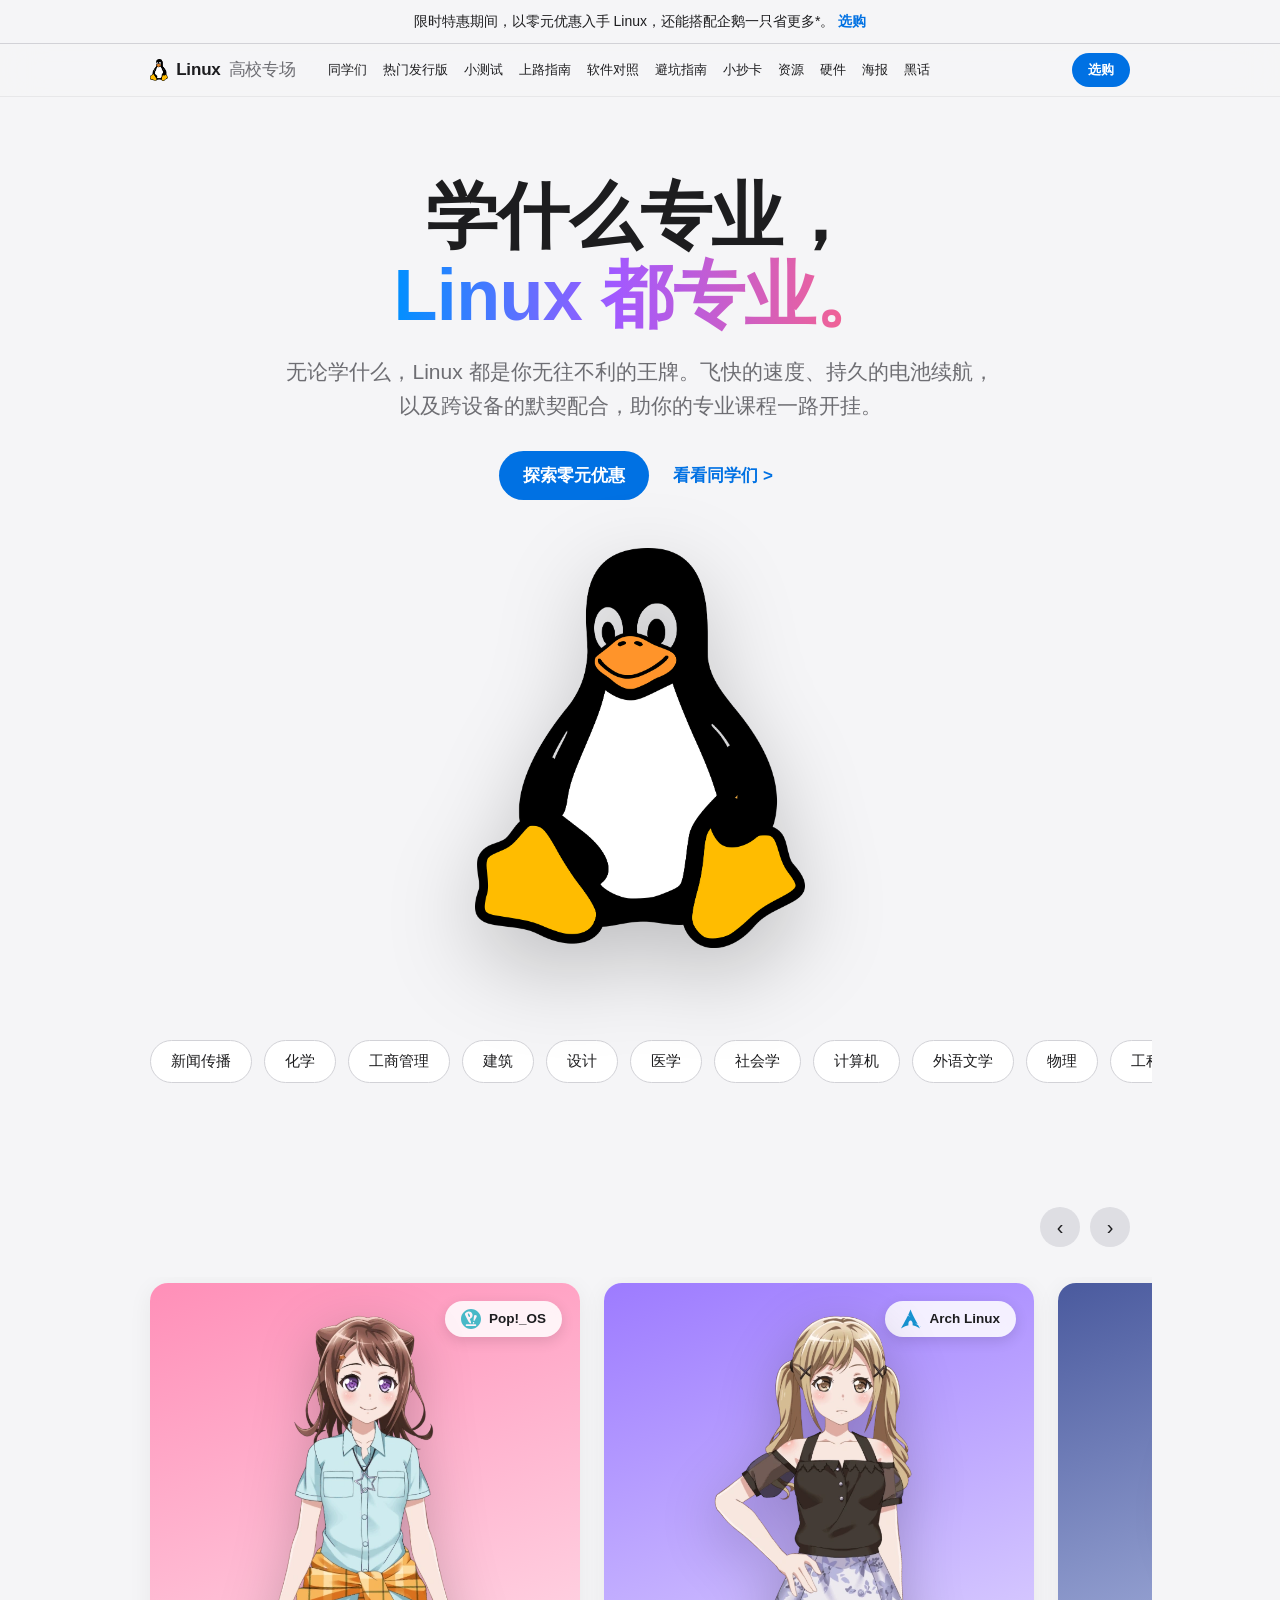
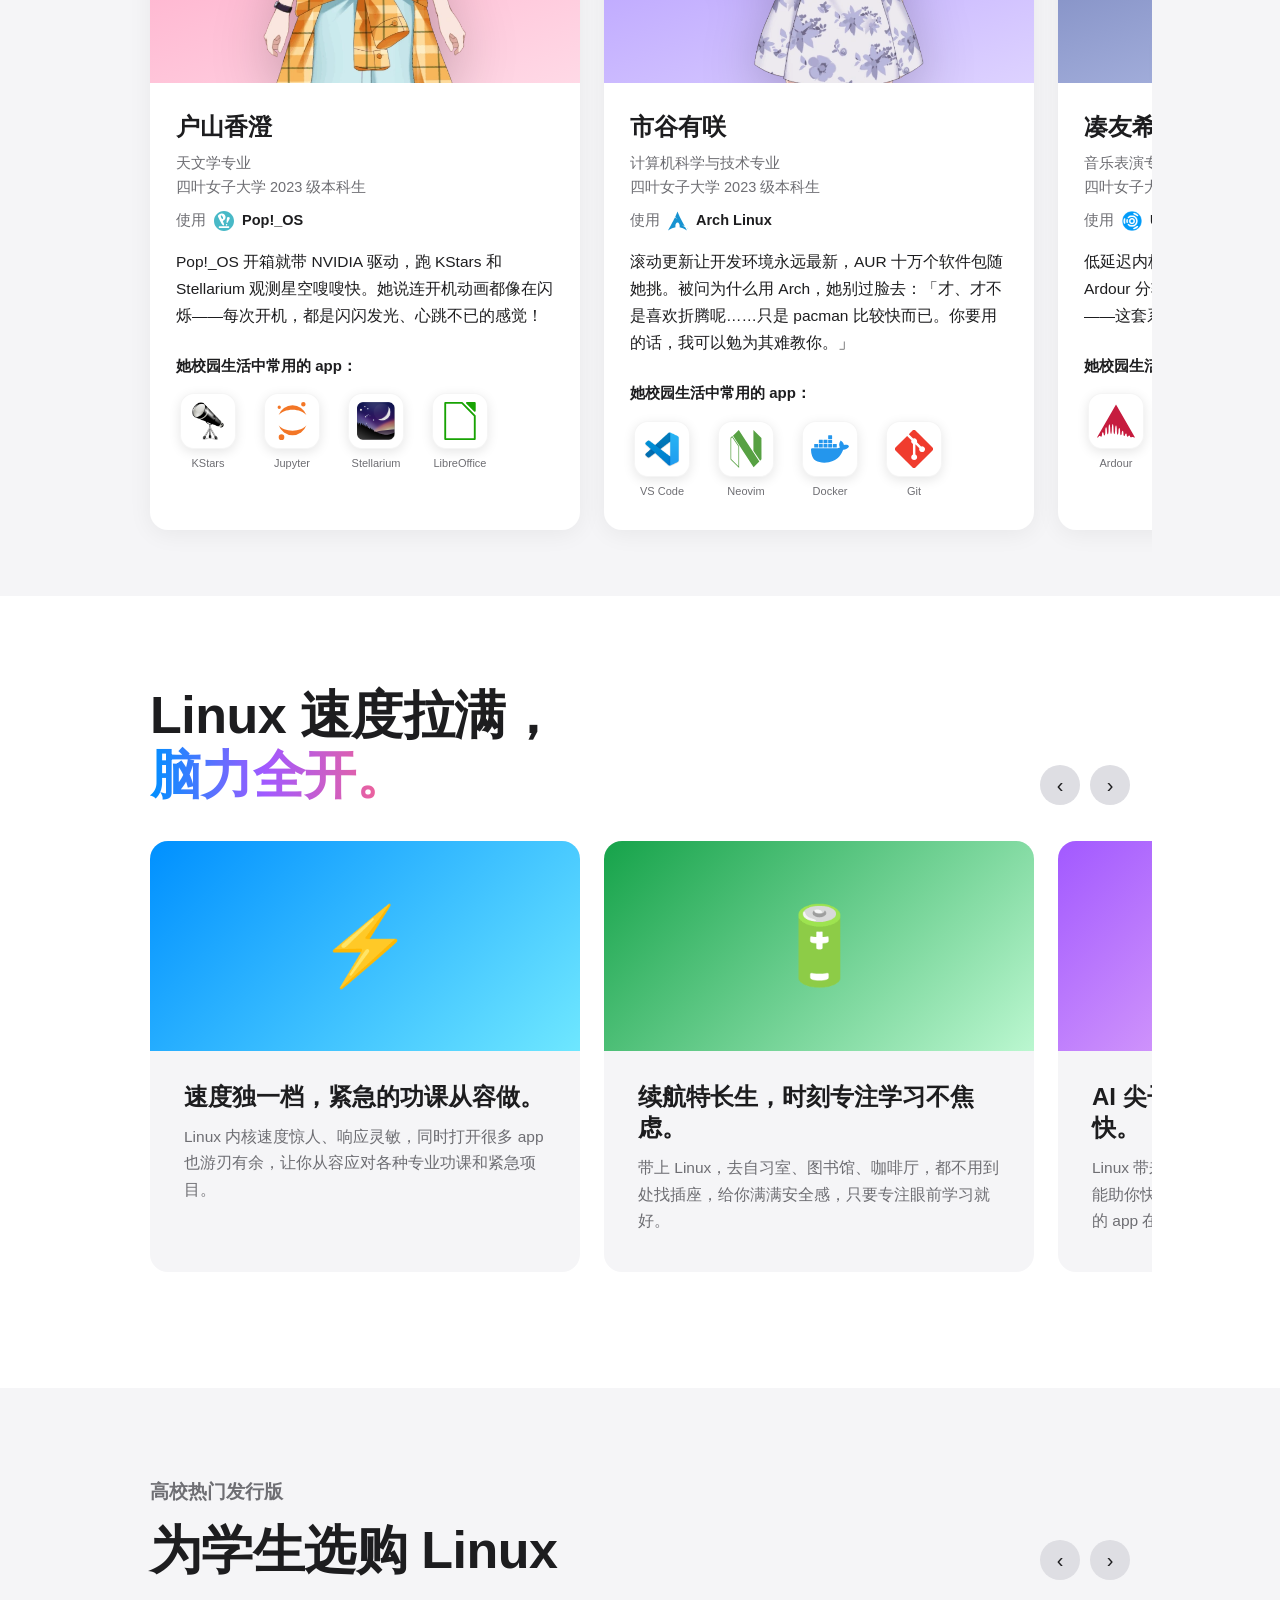
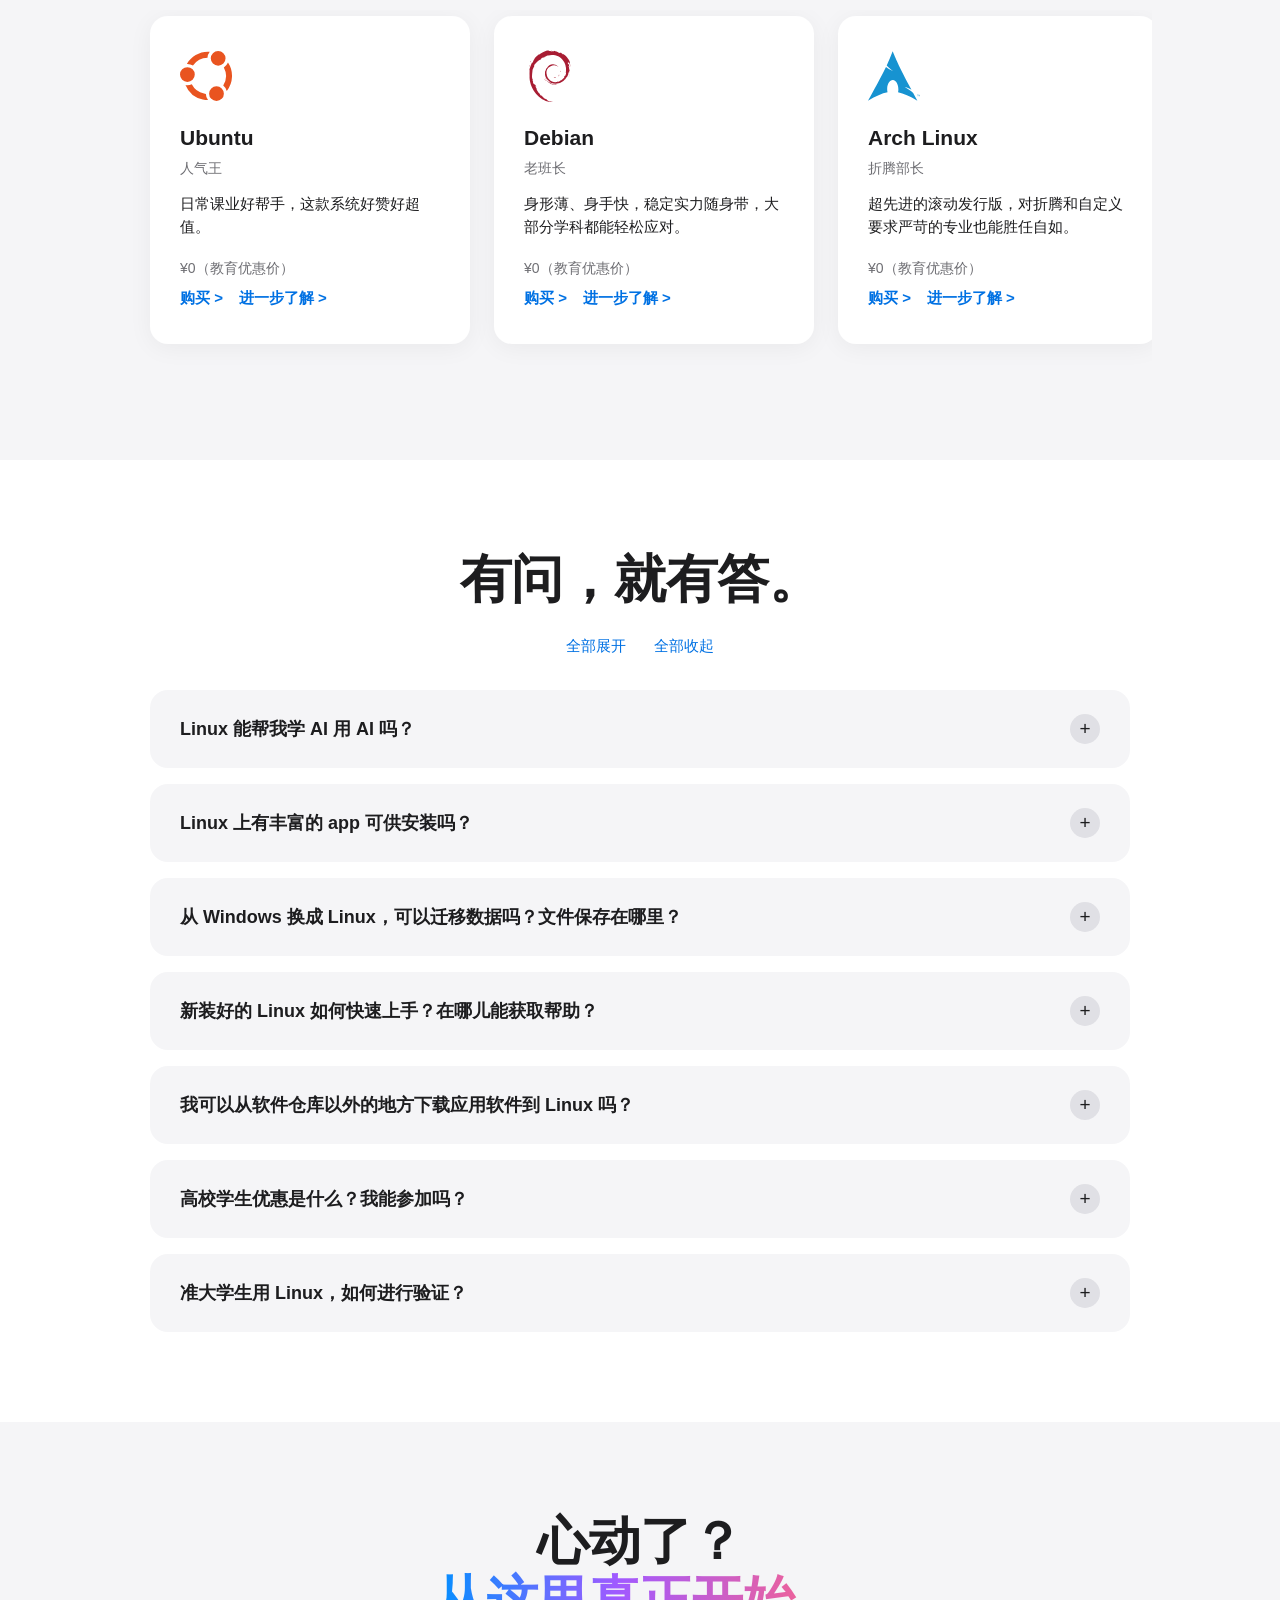
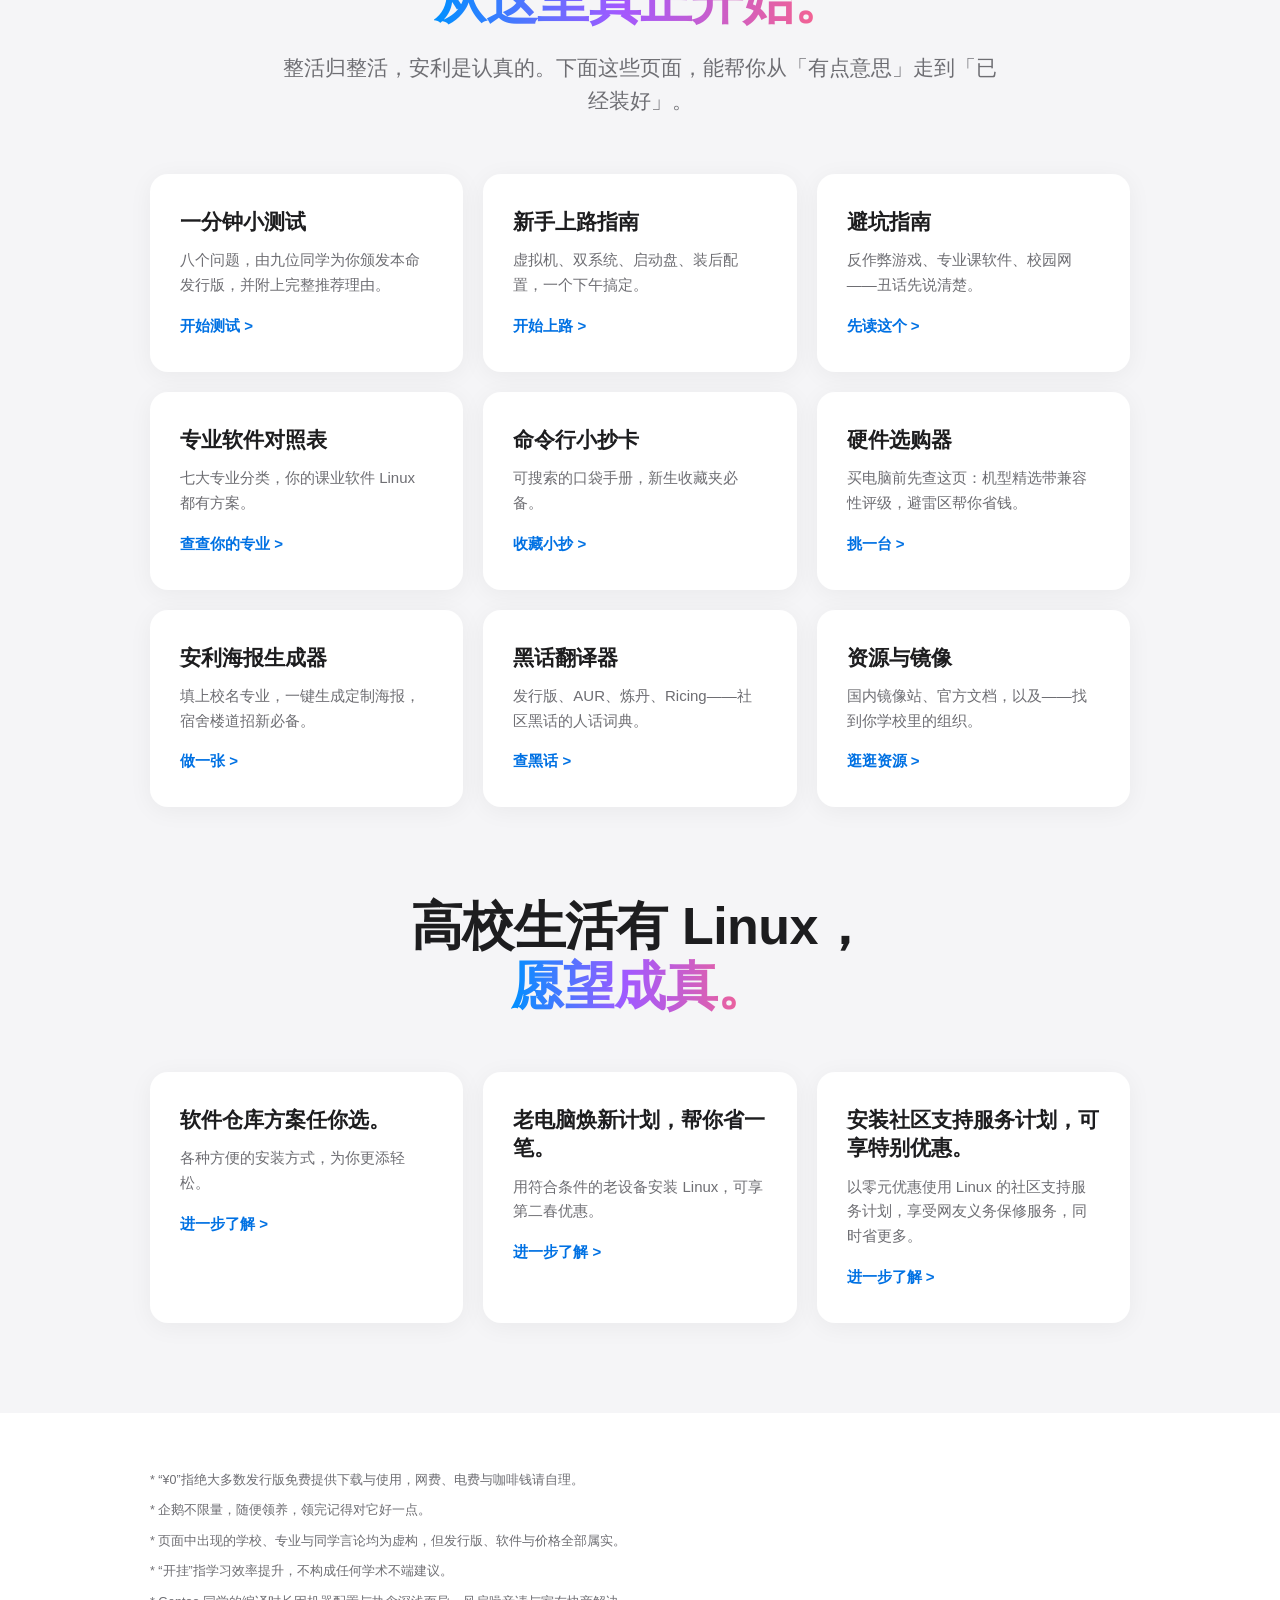
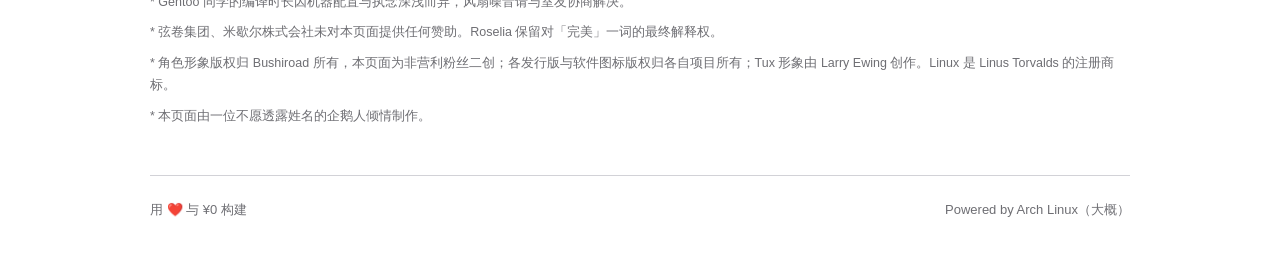
==== index.html @ f1cf04fc "首页：导航接入硬件/海报/黑话，入口区扩为九卡" ====
<!DOCTYPE html>
<html lang="zh-CN">
<head>
<meta charset="UTF-8">
<meta name="viewport" content="width=device-width, initial-scale=1.0">
<title>Linux 高校专场 - 学什么专业，Linux 都专业</title>
<meta name="description" content="向高校生安利 Linux 的整活但认真的网站：苹果官网风首页、发行版小测试、上路指南、软件对照、避坑指南与命令行小抄。">
<meta property="og:title" content="Linux 高校专场 - 学什么专业，Linux 都专业">
<meta property="og:description" content="向高校生安利 Linux：飞快的速度、白嫖的价格，以及九位同学的倾情代言。">
<meta property="og:type" content="website">
<meta property="og:url" content="https://linuxedu-space.pages.dev/">
<meta property="og:image" content="https://linuxedu-space.pages.dev/img/tux.png">
<link rel="icon" href="data:image/svg+xml,<svg xmlns='http://www.w3.org/2000/svg' viewBox='0 0 100 100'><text y='.9em' font-size='90'>🐧</text></svg>">
<style>
:root{
  --bg:#f5f5f7;
  --text:#1d1d1f;
  --text-2:#6e6e73;
  --blue:#0071e3;
  --radius:18px;
  --maxw:1024px;
  --grad:linear-gradient(90deg,#0090ff 0%,#a259ff 45%,#ff6482 100%);
}
*{margin:0;padding:0;box-sizing:border-box;}
html{scroll-behavior:smooth;}
body{
  font-family:-apple-system,BlinkMacSystemFont,"SF Pro SC","PingFang SC","Noto Sans SC","Microsoft YaHei",sans-serif;
  background:var(--bg);
  color:var(--text);
  -webkit-font-smoothing:antialiased;
  line-height:1.5;
}
a{color:var(--blue);text-decoration:none;}
a:hover{text-decoration:underline;}
img{max-width:100%;-webkit-user-drag:none;user-select:none;}
.wrap{max-width:var(--maxw);margin:0 auto;padding:0 22px;}
.eyebrow{font-size:19px;font-weight:600;color:var(--text-2);margin-bottom:14px;}
h1{font-size:clamp(40px,6.4vw,72px);font-weight:700;line-height:1.1;letter-spacing:-.01em;}
h2{font-size:clamp(30px,4.6vw,52px);font-weight:700;line-height:1.14;letter-spacing:-.01em;}
.sub{font-size:clamp(17px,2.2vw,21px);color:var(--text-2);max-width:720px;margin:20px auto 0;line-height:1.6;font-weight:500;}
.center{text-align:center;}
.btn{display:inline-block;background:var(--blue);color:#fff;border-radius:980px;padding:12px 24px;font-size:17px;font-weight:600;transition:background .2s,transform .15s;}
.btn:hover{background:#0077ed;text-decoration:none;transform:scale(1.02);}
.btn-ghost{display:inline-block;color:var(--blue);font-size:17px;font-weight:600;padding:12px 8px;}
.btn-ghost:hover{text-decoration:underline;}
.cta-row{margin-top:28px;display:flex;gap:16px;justify-content:center;align-items:center;flex-wrap:wrap;}
.rv{opacity:0;transform:translateY(26px);transition:opacity .7s ease,transform .7s ease;}
.rv.in{opacity:1;transform:none;}
.grad-text{background:var(--grad);-webkit-background-clip:text;background-clip:text;color:transparent;}
/* promo bar */
.promo{background:#f5f5f7;border-bottom:1px solid #d2d2d7;font-size:14px;padding:11px 16px;text-align:center;}
.promo a{font-weight:600;}
/* nav */
nav{position:sticky;top:0;z-index:100;background:rgba(245,245,247,.78);backdrop-filter:saturate(180%) blur(20px);-webkit-backdrop-filter:saturate(180%) blur(20px);border-bottom:1px solid rgba(0,0,0,.06);}
.nav-in{max-width:var(--maxw);margin:0 auto;padding:0 22px;height:52px;display:flex;align-items:center;gap:26px;}
.nav-logo{font-weight:700;font-size:17px;letter-spacing:-.01em;display:flex;align-items:center;gap:8px;}
.nav-logo img{height:22px;width:auto;}
.nav-links{display:flex;gap:16px;font-size:13px;margin-left:6px;}
.nav-links a{color:var(--text);}
.nav-links a:hover{color:#000;text-decoration:none;}
.nav-cta{margin-left:auto;background:var(--blue);color:#fff;font-size:13px;font-weight:600;border-radius:980px;padding:7px 16px;}
.nav-cta:hover{background:#0077ed;text-decoration:none;}
@media(max-width:760px){.nav-links{display:none;}}
/* hero */
.hero{padding:80px 0 30px;text-align:center;}
.hero-img{margin:48px auto 0;display:block;height:min(400px,58vw);width:auto;filter:drop-shadow(0 30px 44px rgba(0,0,0,.22));animation:float 5s ease-in-out infinite;}
@keyframes float{0%,100%{transform:translateY(0);}50%{transform:translateY(-14px);}}
/* majors chips: one row, draggable */
.majors{padding:56px 0 24px;}
.chips{display:flex;flex-wrap:nowrap;gap:12px;overflow-x:auto;scrollbar-width:none;-webkit-overflow-scrolling:touch;margin:0 -22px;padding:6px 22px 20px;cursor:grab;}
.chips::-webkit-scrollbar{display:none;}
.chip{flex:0 0 auto;background:#fff;border:1px solid #d2d2d7;border-radius:980px;padding:9px 20px;font-size:15px;font-weight:500;transition:all .2s;}
.chip:hover{border-color:var(--blue);color:var(--blue);}
/* horizontal carousel */
.hscroll{display:flex;gap:24px;overflow-x:auto;scroll-snap-type:x mandatory;scrollbar-width:none;-webkit-overflow-scrolling:touch;margin:30px -22px 0;padding:6px 22px 26px;scroll-padding-left:22px;cursor:grab;}
.hscroll::-webkit-scrollbar{display:none;}
.hscroll>*{flex:0 0 auto;scroll-snap-align:start;}
.dragging{cursor:grabbing !important;}
.car-head{display:flex;align-items:flex-end;justify-content:space-between;gap:20px;}
.car-head.center-head{justify-content:center;}
.car-nav{display:flex;gap:10px;}
.car-btn{width:40px;height:40px;border-radius:50%;border:none;background:#dedee3;color:#1d1d1f;font-size:20px;line-height:1;cursor:pointer;transition:background .2s;}
.car-btn:hover{background:#cfcfd6;}
@media(max-width:760px){.car-nav{display:none;}}
/* students */
.students{padding:80px 0 40px;}
.hscroll>.stu{flex:0 0 min(430px,87vw);}
.stu{background:#fff;border-radius:var(--radius);overflow:hidden;box-shadow:0 4px 24px rgba(0,0,0,.06);display:flex;flex-direction:column;}
.stu-photo{height:400px;display:flex;align-items:flex-end;justify-content:center;overflow:hidden;position:relative;}
.stu-photo img{height:92%;width:auto;object-fit:contain;filter:drop-shadow(0 16px 28px rgba(0,0,0,.22));pointer-events:none;}
.stu-photo .distro-badge{position:absolute;right:18px;top:18px;background:rgba(255,255,255,.86);backdrop-filter:blur(8px);border-radius:980px;padding:8px 16px;font-size:13.5px;font-weight:700;display:flex;align-items:center;gap:8px;box-shadow:0 4px 14px rgba(0,0,0,.12);}
.stu-photo .distro-badge img{height:20px;width:auto;filter:none;}
.stu-body{flex:1;padding:26px 26px 32px;}
.stu-name{font-size:24px;font-weight:700;}
.stu-meta{font-size:14.5px;color:var(--text-2);margin-top:6px;line-height:1.7;}
.stu-use{margin-top:10px;font-size:14.5px;color:var(--text-2);display:flex;align-items:center;gap:8px;}
.stu-use img{height:20px;width:auto;}
.stu-use b{color:var(--text);}
.stu-desc{font-size:15.5px;margin-top:16px;line-height:1.75;}
.stu-apps{margin-top:26px;}
.stu-apps .lbl{font-size:15px;font-weight:600;margin-bottom:16px;}
.app-row{display:flex;gap:20px;flex-wrap:wrap;}
.app{display:flex;flex-direction:column;align-items:center;gap:8px;width:64px;}
.app .tile{width:56px;height:56px;border-radius:14px;background:#fff;box-shadow:0 3px 12px rgba(0,0,0,.10),inset 0 0 0 1px rgba(0,0,0,.04);display:flex;align-items:center;justify-content:center;padding:9px;transition:transform .2s,box-shadow .2s;}
.app .tile:hover{transform:translateY(-3px);box-shadow:0 8px 20px rgba(0,0,0,.14);}
.app .tile img{width:100%;height:100%;object-fit:contain;pointer-events:none;}
.app span{font-size:11px;color:var(--text-2);text-align:center;line-height:1.25;}
@media(max-width:760px){.stu-photo{height:330px;}}
/* features */
.features{background:#fff;padding:90px 0;}
.hscroll>.feat{flex:0 0 min(430px,86vw);}
.feat{background:var(--bg);border-radius:var(--radius);overflow:hidden;display:flex;flex-direction:column;}
.feat .pic{height:210px;display:flex;align-items:center;justify-content:center;font-size:76px;}
.feat .txt{padding:30px 34px 38px;flex:1;}
.feat h3{font-size:24px;font-weight:700;line-height:1.3;margin-bottom:12px;}
.feat p{color:var(--text-2);font-size:15.5px;line-height:1.7;}
/* distros */
.distros{padding:90px 0;}
.hscroll>.distro{flex:0 0 min(320px,80vw);}
.distro{background:#fff;border-radius:var(--radius);padding:34px 30px;box-shadow:0 4px 24px rgba(0,0,0,.05);transition:transform .25s,box-shadow .25s;display:flex;flex-direction:column;}
.distro:hover{transform:translateY(-5px);box-shadow:0 14px 38px rgba(0,0,0,.10);}
.distro .logo{height:52px;display:flex;align-items:center;margin-bottom:20px;}
.distro .logo img{max-height:52px;max-width:150px;object-fit:contain;}
.distro h4{font-size:21px;font-weight:700;margin-bottom:4px;}
.distro h4 a{color:var(--text);}
.distro .tag{font-size:14px;color:var(--text-2);margin-bottom:14px;}
.distro p{font-size:14.5px;color:var(--text);line-height:1.65;flex:1;}
.buy{margin-top:18px;font-size:14px;color:var(--text-2);}
.buy .links{margin-top:8px;display:flex;gap:16px;font-size:15px;font-weight:600;}
/* faq */
.faq{background:#fff;padding:90px 0;}
.faq-controls{display:flex;gap:20px;justify-content:center;margin-top:24px;}
.faq-controls button{background:none;border:none;color:var(--blue);font-size:15px;cursor:pointer;font-family:inherit;padding:4px;}
.faq-controls button:hover{text-decoration:underline;}
.faq-item{background:var(--bg);border-radius:var(--radius);margin-top:16px;overflow:hidden;}
.faq-q{width:100%;display:flex;align-items:center;justify-content:space-between;gap:16px;background:none;border:none;padding:24px 30px;font-size:18px;font-weight:700;text-align:left;cursor:pointer;color:var(--text);font-family:inherit;}
.faq-q .ic{flex:0 0 auto;width:30px;height:30px;border-radius:50%;background:#e0e0e5;display:flex;align-items:center;justify-content:center;font-size:19px;font-weight:400;transition:transform .32s ease;user-select:none;}
.faq-item.open .faq-q .ic{transform:rotate(45deg);}
.faq-a{display:grid;grid-template-rows:0fr;transition:grid-template-rows .35s ease;}
.faq-item.open .faq-a{grid-template-rows:1fr;}
.faq-a>div{overflow:hidden;}
.faq-a p{padding:0 30px 26px;font-size:15.5px;color:var(--text-2);line-height:1.75;}
/* final promos */
.final{padding:90px 0;}
.promo3{display:grid;grid-template-columns:repeat(3,1fr);gap:20px;margin-top:56px;text-align:left;}
@media(max-width:760px){.promo3{grid-template-columns:1fr;}}
.pcard{background:#fff;border-radius:var(--radius);padding:34px 30px;box-shadow:0 4px 24px rgba(0,0,0,.05);}
.pcard h4{font-size:21px;font-weight:700;line-height:1.35;margin-bottom:12px;}
.pcard p{font-size:15px;color:var(--text-2);line-height:1.65;margin-bottom:16px;}
.pcard a{font-size:15px;font-weight:600;}
/* footer */
footer{background:#fff;}
.legal{padding:56px 0 40px;font-size:12.5px;color:var(--text-2);line-height:1.8;}
.legal p{margin-bottom:8px;}
.footer-bar{border-top:1px solid #d2d2d7;padding:24px 0 36px;font-size:13px;color:var(--text-2);display:flex;justify-content:space-between;flex-wrap:wrap;gap:12px;}
</style>
</head>
<body>

<div class="promo">限时特惠期间，以零元优惠入手 Linux，还能搭配企鹅一只省更多*。 <a href="#distros">选购</a></div>

<nav>
  <div class="nav-in">
    <div class="nav-logo"><img src="img/tux.png" alt="Tux">Linux <span style="font-weight:400;color:#6e6e73">高校专场</span></div>
    <div class="nav-links">
      <a href="#students">同学们</a>
      <a href="#distros">热门发行版</a>
      <a href="quiz.html">小测试</a>
      <a href="guide.html">上路指南</a>
      <a href="apps.html">软件对照</a>
      <a href="honest.html">避坑指南</a>
      <a href="cheatsheet.html">小抄卡</a>
      <a href="resources.html">资源</a>
      <a href="hardware.html">硬件</a>
      <a href="poster.html">海报</a>
      <a href="jargon.html">黑话</a>
    </div>
    <a class="nav-cta" href="#distros">选购</a>
  </div>
</nav>

<header class="hero">
  <div class="wrap">
    <h1 class="rv">学什么专业，<br><span class="grad-text">Linux 都专业。</span></h1>
    <p class="sub rv">无论学什么，Linux 都是你无往不利的王牌。飞快的速度、持久的电池续航，以及跨设备的默契配合，助你的专业课程一路开挂。</p>
    <div class="cta-row rv">
      <a class="btn" href="#distros">探索零元优惠</a>
      <a class="btn-ghost" href="#students">看看同学们 &gt;</a>
    </div>
    <img class="hero-img rv" src="img/tux.png" alt="Linux 吉祥物 Tux">
  </div>
</header>

<section class="majors" id="majors">
  <div class="wrap">
    <div class="chips rv">
      <span class="chip">新闻传播</span><span class="chip">化学</span><span class="chip">工商管理</span><span class="chip">建筑</span><span class="chip">设计</span><span class="chip">医学</span><span class="chip">社会学</span><span class="chip">计算机</span><span class="chip">外语文学</span><span class="chip">物理</span><span class="chip">工程</span>
    </div>
  </div>
</section>
<section class="students" id="students">
  <div class="wrap">
    <div class="car-head rv" style="justify-content:flex-end;">
      <div class="car-nav"><button class="car-btn" data-target="stu-scroll" data-dir="-1" aria-label="向左">‹</button><button class="car-btn" data-target="stu-scroll" data-dir="1" aria-label="向右">›</button></div>
    </div>
    <div class="hscroll" id="stu-scroll">

    <div class="stu rv">
      <div class="stu-photo" style="background:linear-gradient(160deg,#ff8fb8,#ffd9e6);">
        <span class="distro-badge"><img src="img/icons/popos.svg" alt="">Pop!_OS</span>
        <img src="img/char/kasumi.png" alt="户山香澄">
      </div>
      <div class="stu-body">
        <div class="stu-name">户山香澄</div>
        <div class="stu-meta">天文学专业<br>四叶女子大学 2023 级本科生</div>
        <div class="stu-use">使用 <img src="img/icons/popos.svg" alt=""><b>Pop!_OS</b></div>
        <p class="stu-desc">Pop!_OS 开箱就带 NVIDIA 驱动，跑 KStars 和 Stellarium 观测星空嗖嗖快。她说连开机动画都像在闪烁——每次开机，都是闪闪发光、心跳不已的感觉！</p>
        <div class="stu-apps"><div class="lbl">她校园生活中常用的 app：</div>
          <div class="app-row">
            <div class="app"><a class="tile" href="https://edu.kde.org/kstars/" target="_blank" rel="noopener"><img src="img/icons/org.kde.kstars.png" alt="KStars"></a><span>KStars</span></div>
            <div class="app"><a class="tile" href="https://jupyter.org" target="_blank" rel="noopener"><img src="img/icons/jupyter.svg" alt="Jupyter"></a><span>Jupyter</span></div>
            <div class="app"><a class="tile" href="https://stellarium.org" target="_blank" rel="noopener"><img src="img/icons/org.stellarium.Stellarium.png" alt="Stellarium"></a><span>Stellarium</span></div>
            <div class="app"><a class="tile" href="https://www.libreoffice.org" target="_blank" rel="noopener"><img src="img/icons/libreoffice.svg" alt="LibreOffice"></a><span>LibreOffice</span></div>
          </div>
        </div>
      </div>
    </div>

    <div class="stu rv">
      <div class="stu-photo" style="background:linear-gradient(160deg,#9d7bff,#ddd2ff);">
        <span class="distro-badge"><img src="img/icons/archlinux.svg" alt="">Arch Linux</span>
        <img src="img/char/arisa.png" alt="市谷有咲">
      </div>
      <div class="stu-body">
        <div class="stu-name">市谷有咲</div>
        <div class="stu-meta">计算机科学与技术专业<br>四叶女子大学 2023 级本科生</div>
        <div class="stu-use">使用 <img src="img/icons/archlinux.svg" alt=""><b>Arch Linux</b></div>
        <p class="stu-desc">滚动更新让开发环境永远最新，AUR 十万个软件包随她挑。被问为什么用 Arch，她别过脸去：「才、才不是喜欢折腾呢……只是 pacman 比较快而已。你要用的话，我可以勉为其难教你。」</p>
        <div class="stu-apps"><div class="lbl">她校园生活中常用的 app：</div>
          <div class="app-row">
            <div class="app"><a class="tile" href="https://code.visualstudio.com" target="_blank" rel="noopener"><img src="img/icons/com.visualstudio.code.png" alt="VS Code"></a><span>VS Code</span></div>
            <div class="app"><a class="tile" href="https://neovim.io" target="_blank" rel="noopener"><img src="img/icons/neovim.svg" alt="Neovim"></a><span>Neovim</span></div>
            <div class="app"><a class="tile" href="https://www.docker.com" target="_blank" rel="noopener"><img src="img/icons/docker.svg" alt="Docker"></a><span>Docker</span></div>
            <div class="app"><a class="tile" href="https://git-scm.com" target="_blank" rel="noopener"><img src="img/icons/git.svg" alt="Git"></a><span>Git</span></div>
          </div>
        </div>
      </div>
    </div>

    <div class="stu rv">
      <div class="stu-photo" style="background:linear-gradient(160deg,#4a5a9e,#b9c3ea);">
        <span class="distro-badge"><img src="img/icons/ubuntustudio.png" alt="">Ubuntu Studio</span>
        <img src="img/char/yukina.png" alt="凑友希那">
      </div>
      <div class="stu-body">
        <div class="stu-name">凑友希那</div>
        <div class="stu-meta">音乐表演专业（声乐方向）<br>四叶女子大学 2022 级本科生</div>
        <div class="stu-use">使用 <img src="img/icons/ubuntustudio.png" alt=""><b>Ubuntu Studio</b></div>
        <p class="stu-desc">低延迟内核配合 PipeWire，录音监听毫无迟滞。从 Ardour 分轨混音到最终母带导出，每一步都必须完美——这套系统，配得上 Roselia 的音乐。</p>
        <div class="stu-apps"><div class="lbl">她校园生活中常用的 app：</div>
          <div class="app-row">
            <div class="app"><a class="tile" href="https://ardour.org" target="_blank" rel="noopener"><img src="img/icons/ardour.svg" alt="Ardour"></a><span>Ardour</span></div>
            <div class="app"><a class="tile" href="https://www.audacityteam.org" target="_blank" rel="noopener"><img src="img/icons/audacity.svg" alt="Audacity"></a><span>Audacity</span></div>
            <div class="app"><a class="tile" href="https://kx.studio/Applications:Carla" target="_blank" rel="noopener"><img src="img/icons/studio.kx.carla.png" alt="Carla"></a><span>Carla</span></div>
            <div class="app"><a class="tile" href="https://musescore.org" target="_blank" rel="noopener"><img src="img/icons/musescore.png" alt="MuseScore"></a><span>MuseScore</span></div>
          </div>
        </div>
      </div>
    </div>

    <div class="stu rv">
      <div class="stu-photo" style="background:linear-gradient(160deg,#1fa3c7,#bdeaf6);">
        <span class="distro-badge"><img src="img/icons/debian.svg" alt="">Debian</span>
        <img src="img/char/sayo.png" alt="冰川纱夜">
      </div>
      <div class="stu-body">
        <div class="stu-name">冰川纱夜</div>
        <div class="stu-meta">法学专业<br>四叶女子大学 2022 级本科生</div>
        <div class="stu-use">使用 <img src="img/icons/debian.svg" alt=""><b>Debian</b></div>
        <p class="stu-desc">Stable 分支三十年如一日，一切行为都有据可查，像法条一样严谨可预期。三年不出一次意外。她说，系统和人一样——守规矩，才值得信赖。</p>
        <div class="stu-apps"><div class="lbl">她校园生活中常用的 app：</div>
          <div class="app-row">
            <div class="app"><a class="tile" href="https://www.libreoffice.org" target="_blank" rel="noopener"><img src="img/icons/libreoffice.svg" alt="LibreOffice"></a><span>LibreOffice</span></div>
            <div class="app"><a class="tile" href="https://www.zotero.org" target="_blank" rel="noopener"><img src="img/icons/zotero.svg" alt="Zotero"></a><span>Zotero</span></div>
            <div class="app"><a class="tile" href="https://apps.ankiweb.net" target="_blank" rel="noopener"><img src="img/icons/anki.svg" alt="Anki"></a><span>Anki</span></div>
            <div class="app"><a class="tile" href="https://okular.kde.org" target="_blank" rel="noopener"><img src="img/icons/org.kde.okular.png" alt="Okular"></a><span>Okular</span></div>
          </div>
        </div>
      </div>
    </div>

    <div class="stu rv">
      <div class="stu-photo" style="background:linear-gradient(160deg,#7c3aed,#e9c2ff);">
        <span class="distro-badge"><img src="img/icons/nobara.png" alt="">Nobara</span>
        <img src="img/char/ako.png" alt="宇田川亚子">
      </div>
      <div class="stu-body">
        <div class="stu-name">宇田川亚子</div>
        <div class="stu-meta">数字媒体技术专业（游戏方向）<br>四叶女子大学 2023 级本科生</div>
        <div class="stu-use">使用 <img src="img/icons/nobara.png" alt=""><b>Nobara Linux</b></div>
        <p class="stu-desc">自带 Proton-GE 与显卡驱动，3A 大作点开即玩，帧数竟比隔壁系统还高。「呼呼呼……汝可知晓，Proton 乃是连通异世界之门的禁咒！大魔姬亚子，于 Linux 之领域降临——！」</p>
        <div class="stu-apps"><div class="lbl">她校园生活中常用的 app：</div>
          <div class="app-row">
            <div class="app"><a class="tile" href="https://store.steampowered.com" target="_blank" rel="noopener"><img src="img/icons/steam.svg" alt="Steam"></a><span>Steam</span></div>
            <div class="app"><a class="tile" href="https://www.protondb.com" target="_blank" rel="noopener"><img src="img/icons/protondb.svg" alt="ProtonDB"></a><span>ProtonDB</span></div>
            <div class="app"><a class="tile" href="https://obsproject.com" target="_blank" rel="noopener"><img src="img/icons/obsstudio.svg" alt="OBS Studio"></a><span>OBS Studio</span></div>
            <div class="app"><a class="tile" href="https://www.blender.org" target="_blank" rel="noopener"><img src="img/icons/blender.svg" alt="Blender"></a><span>Blender</span></div>
          </div>
        </div>
      </div>
    </div>

    <div class="stu rv">
      <div class="stu-photo" style="background:linear-gradient(160deg,#f5b301,#ffedb0);">
        <span class="distro-badge"><img src="img/icons/nixos.svg" alt="">NixOS</span>
        <img src="img/char/kokoro.png" alt="弦卷心">
      </div>
      <div class="stu-body">
        <div class="stu-name">弦卷心</div>
        <div class="stu-meta">经济学专业<br>四叶女子大学 2022 级本科生</div>
        <div class="stu-use">使用 <img src="img/icons/nixos.svg" alt=""><b>NixOS</b></div>
        <p class="stu-desc">她把整套系统写进一份 configuration.nix，无论重建多少次，环境都一模一样地复现。「把幸福写进配置文件，每次开机笑容都如期而至——这就是最棒的经济学！」</p>
        <div class="stu-apps"><div class="lbl">她校园生活中常用的 app：</div>
          <div class="app-row">
            <div class="app"><a class="tile" href="https://www.r-project.org" target="_blank" rel="noopener"><img src="img/icons/r.svg" alt="R"></a><span>R</span></div>
            <div class="app"><a class="tile" href="https://octave.org" target="_blank" rel="noopener"><img src="img/icons/octave.svg" alt="Octave"></a><span>Octave</span></div>
            <div class="app"><a class="tile" href="https://typst.app" target="_blank" rel="noopener"><img src="img/icons/typst.svg" alt="Typst"></a><span>Typst</span></div>
            <div class="app"><a class="tile" href="https://jupyter.org" target="_blank" rel="noopener"><img src="img/icons/jupyter.svg" alt="Jupyter"></a><span>Jupyter</span></div>
          </div>
        </div>
      </div>
    </div>

    <div class="stu rv">
      <div class="stu-photo" style="background:linear-gradient(160deg,#0f766e,#a7f3d0);">
        <span class="distro-badge"><img src="img/icons/gentoo.svg" alt="">Gentoo</span>
        <img src="img/char/maya.png" alt="大和麻弥">
      </div>
      <div class="stu-body">
        <div class="stu-name">大和麻弥</div>
        <div class="stu-meta">音响工程专业<br>都立艺术大学 2023 级本科生</div>
        <div class="stu-use">使用 <img src="img/icons/gentoo.svg" alt=""><b>Gentoo</b></div>
        <p class="stu-desc">每一个编译选项都由亲手调校，像调试整套 PA 系统一样令人着迷。等待编译的深夜，风扇稳定运转的声音都格外悦耳……呵呵，器材的乐趣，懂的人自然懂。</p>
        <div class="stu-apps"><div class="lbl">她校园生活中常用的 app：</div>
          <div class="app-row">
            <div class="app"><a class="tile" href="https://ardour.org" target="_blank" rel="noopener"><img src="img/icons/ardour.svg" alt="Ardour"></a><span>Ardour</span></div>
            <div class="app"><a class="tile" href="https://gitlab.freedesktop.org/rncbc/qpwgraph" target="_blank" rel="noopener"><img src="img/icons/org.rncbc.qpwgraph.png" alt="qpwgraph"></a><span>qpwgraph</span></div>
            <div class="app"><a class="tile" href="https://github.com/wwmm/easyeffects" target="_blank" rel="noopener"><img src="img/icons/com.github.wwmm.easyeffects.png" alt="EasyEffects"></a><span>EasyEffects</span></div>
            <div class="app"><a class="tile" href="https://ffmpeg.org" target="_blank" rel="noopener"><img src="img/icons/ffmpeg.svg" alt="FFmpeg"></a><span>FFmpeg</span></div>
          </div>
        </div>
      </div>
    </div>

    <div class="stu rv">
      <div class="stu-photo" style="background:linear-gradient(160deg,#f472b6,#ffd9ea);">
        <span class="distro-badge"><img src="img/icons/linuxmint.svg" alt="">Linux Mint</span>
        <img src="img/char/aya.png" alt="丸山彩">
      </div>
      <div class="stu-body">
        <div class="stu-name">丸山彩</div>
        <div class="stu-meta">播音与主持艺术专业<br>四叶女子大学 2023 级本科生</div>
        <div class="stu-use">使用 <img src="img/icons/linuxmint.svg" alt=""><b>Linux Mint</b></div>
        <p class="stu-desc">开箱即用，亲切得像老朋友。录音练稿、剪片投稿，全流程流畅不卡。「连我都不会把它弄崩，是真的稳！」……诶？这话听起来好像哪里不对？</p>
        <div class="stu-apps"><div class="lbl">她校园生活中常用的 app：</div>
          <div class="app-row">
            <div class="app"><a class="tile" href="https://www.audacityteam.org" target="_blank" rel="noopener"><img src="img/icons/audacity.svg" alt="Audacity"></a><span>Audacity</span></div>
            <div class="app"><a class="tile" href="https://kdenlive.org" target="_blank" rel="noopener"><img src="img/icons/kdenlive.svg" alt="Kdenlive"></a><span>Kdenlive</span></div>
            <div class="app"><a class="tile" href="https://obsproject.com" target="_blank" rel="noopener"><img src="img/icons/obsstudio.svg" alt="OBS Studio"></a><span>OBS Studio</span></div>
            <div class="app"><a class="tile" href="https://www.gimp.org" target="_blank" rel="noopener"><img src="img/icons/gimp.svg" alt="GIMP"></a><span>GIMP</span></div>
          </div>
        </div>
      </div>
    </div>

    <div class="stu rv">
      <div class="stu-photo" style="background:linear-gradient(160deg,#dc2626,#ffc9c9);">
        <span class="distro-badge"><img src="img/icons/opensuse.svg" alt="">openSUSE</span>
        <img src="img/char/ran.png" alt="美竹兰">
      </div>
      <div class="stu-body">
        <div class="stu-name">美竹兰</div>
        <div class="stu-meta">园艺专业<br>都立农业大学 2023 级本科生</div>
        <div class="stu-use">使用 <img src="img/icons/opensuse.svg" alt=""><b>openSUSE</b></div>
        <p class="stu-desc">家里花道教室的官网，就是她在 Tumbleweed 上亲手搭的。YaST 一出手，配置全都有。至于为什么选它——「变色龙和绿叶，很配吧。跟平常一样就好。」</p>
        <div class="stu-apps"><div class="lbl">她校园生活中常用的 app：</div>
          <div class="app-row">
            <div class="app"><a class="tile" href="https://inkscape.org" target="_blank" rel="noopener"><img src="img/icons/inkscape.svg" alt="Inkscape"></a><span>Inkscape</span></div>
            <div class="app"><a class="tile" href="https://www.gimp.org" target="_blank" rel="noopener"><img src="img/icons/gimp.svg" alt="GIMP"></a><span>GIMP</span></div>
            <div class="app"><a class="tile" href="https://www.mozilla.org/firefox" target="_blank" rel="noopener"><img src="img/icons/firefox.svg" alt="Firefox"></a><span>Firefox</span></div>
            <div class="app"><a class="tile" href="https://gohugo.io" target="_blank" rel="noopener"><img src="img/icons/hugo.svg" alt="Hugo"></a><span>Hugo</span></div>
          </div>
        </div>
      </div>
    </div>

    </div>
  </div>
</section>
<section class="features" id="features">
  <div class="wrap">
    <div class="car-head rv">
      <h2>Linux 速度拉满，<br><span class="grad-text">脑力全开。</span></h2>
      <div class="car-nav"><button class="car-btn" data-target="feat-scroll" data-dir="-1" aria-label="向左">‹</button><button class="car-btn" data-target="feat-scroll" data-dir="1" aria-label="向右">›</button></div>
    </div>
    <div class="feat-grid hscroll" id="feat-scroll">
      <div class="feat rv">
        <div class="pic" style="background:linear-gradient(135deg,#0090ff,#6ee7ff);">⚡</div>
        <div class="txt">
          <h3>速度独一档，紧急的功课从容做。</h3>
          <p>Linux 内核速度惊人、响应灵敏，同时打开很多 app 也游刃有余，让你从容应对各种专业功课和紧急项目。</p>
        </div>
      </div>
      <div class="feat rv">
        <div class="pic" style="background:linear-gradient(135deg,#16a34a,#bbf7d0);">🔋</div>
        <div class="txt">
          <h3>续航特长生，时刻专注学习不焦虑。</h3>
          <p>带上 Linux，去自习室、图书馆、咖啡厅，都不用到处找插座，给你满满安全感，只要专注眼前学习就好。</p>
        </div>
      </div>
      <div class="feat rv">
        <div class="pic" style="background:linear-gradient(135deg,#a259ff,#ffd1f7);">🧪</div>
        <div class="txt">
          <h3>AI 尖子生，各种 AI 都跑得嗖嗖快。</h3>
          <p>Linux 带来惊人的速度和 AI 表现，高速内存和硬盘能助你快速存取文件，让设备端 AI 和搭载 AI 功能的 app 在 Linux 上运行得各种畅快。</p>
        </div>
      </div>
      <div class="feat rv">
        <div class="pic" style="background:linear-gradient(135deg,#ff6482,#ffe29a);">🤝</div>
        <div class="txt">
          <h3>Linux 与服务器合力出奇迹。</h3>
          <p>借助 SSH 远程连接和实时日志，在 Linux 上就能看到服务器的内容并进行操控；有了 scp 一键传输，在笔记本上写好的代码，无需额外操作，就能直接送到服务器上运行。</p>
        </div>
      </div>
      <div class="feat rv">
        <div class="pic" style="background:linear-gradient(135deg,#0ea5e9,#c4b5fd);">📱</div>
        <div class="txt">
          <h3>Linux + 手机，屏屏联手显身手。</h3>
          <p>借助 KDE Connect，你可以将手机用作 Linux 的扩展搭档，一边做作业，一边看通知。有了剪贴板同步，无论是复制还是粘贴，都能跨这两个设备无缝操作。</p>
        </div>
      </div>
      <div class="feat rv">
        <div class="pic" style="background:linear-gradient(135deg,#f59e0b,#fef08a);">🧰</div>
        <div class="txt">
          <h3>常用 App 照常用，课内课外都好用。</h3>
          <p>众多强大的系统内置 app 能满足各种所需。你常用的各款 app 在 Linux 上也都跑得顺畅。软件仓库中还有更多宝藏等你发掘，任你发挥。</p>
        </div>
      </div>
      <div class="feat rv">
        <div class="pic" style="background:linear-gradient(135deg,#475569,#cbd5e1);">🛡️</div>
        <div class="txt">
          <h3>从课堂到职场，经久耐用靠得住。</h3>
          <p>Linux 采用坚固的自由软件许可证打造，设计经久耐用，应对高校生活的种种考验不在话下，毕业后长期使用也照样可靠。</p>
        </div>
      </div>
    </div>
  </div>
</section>

<section class="distros" id="distros">
  <div class="wrap">
    <div class="car-head rv">
      <div>
        <p class="eyebrow">高校热门发行版</p>
        <h2>为学生选购 Linux</h2>
      </div>
      <div class="car-nav"><button class="car-btn" data-target="distro-scroll" data-dir="-1" aria-label="向左">‹</button><button class="car-btn" data-target="distro-scroll" data-dir="1" aria-label="向右">›</button></div>
    </div>
    <div class="distro-grid hscroll" id="distro-scroll">
      <div class="distro rv"><a class="logo" href="https://ubuntu.com" target="_blank" rel="noopener"><img src="img/icons/ubuntu.svg" alt="Ubuntu"></a><h4><a href="https://ubuntu.com" target="_blank" rel="noopener">Ubuntu</a></h4><div class="tag">人气王</div><p>日常课业好帮手，这款系统好赞好超值。</p><div class="buy">¥0（教育优惠价）<div class="links"><a href="https://ubuntu.com/download" target="_blank" rel="noopener">购买 &gt;</a><a href="https://ubuntu.com" target="_blank" rel="noopener">进一步了解 &gt;</a></div></div></div>
      <div class="distro rv"><a class="logo" href="https://www.debian.org" target="_blank" rel="noopener"><img src="img/icons/debian.svg" alt="Debian"></a><h4><a href="https://www.debian.org" target="_blank" rel="noopener">Debian</a></h4><div class="tag">老班长</div><p>身形薄、身手快，稳定实力随身带，大部分学科都能轻松应对。</p><div class="buy">¥0（教育优惠价）<div class="links"><a href="https://www.debian.org/distrib" target="_blank" rel="noopener">购买 &gt;</a><a href="https://www.debian.org" target="_blank" rel="noopener">进一步了解 &gt;</a></div></div></div>
      <div class="distro rv"><a class="logo" href="https://archlinux.org" target="_blank" rel="noopener"><img src="img/icons/archlinux.svg" alt="Arch Linux"></a><h4><a href="https://archlinux.org" target="_blank" rel="noopener">Arch Linux</a></h4><div class="tag">折腾部长</div><p>超先进的滚动发行版，对折腾和自定义要求严苛的专业也能胜任自如。</p><div class="buy">¥0（教育优惠价）<div class="links"><a href="https://archlinux.org/download" target="_blank" rel="noopener">购买 &gt;</a><a href="https://archlinux.org" target="_blank" rel="noopener">进一步了解 &gt;</a></div></div></div>
      <div class="distro rv"><a class="logo" href="https://fedoraproject.org" target="_blank" rel="noopener"><img src="img/icons/fedora.svg" alt="Fedora"></a><h4><a href="https://fedoraproject.org" target="_blank" rel="noopener">Fedora</a></h4><div class="tag">技术委员</div><p>新技术的课代表，前沿特性第一时间尝鲜，无论文理，科科都拿手。</p><div class="buy">¥0（教育优惠价）<div class="links"><a href="https://fedoraproject.org/workstation/download" target="_blank" rel="noopener">购买 &gt;</a><a href="https://fedoraproject.org" target="_blank" rel="noopener">进一步了解 &gt;</a></div></div></div>
      <div class="distro rv"><a class="logo" href="https://linuxmint.com" target="_blank" rel="noopener"><img src="img/icons/linuxmint.svg" alt="Linux Mint"></a><h4><a href="https://linuxmint.com" target="_blank" rel="noopener">Linux Mint</a></h4><div class="tag">生活委员</div><p>开箱即用的老朋友，从别的系统搬过来，几乎不用适应期。</p><div class="buy">¥0（教育优惠价）<div class="links"><a href="https://linuxmint.com/download.php" target="_blank" rel="noopener">购买 &gt;</a><a href="https://linuxmint.com" target="_blank" rel="noopener">进一步了解 &gt;</a></div></div></div>
      <div class="distro rv"><a class="logo" href="https://www.opensuse.org" target="_blank" rel="noopener"><img src="img/icons/opensuse.svg" alt="openSUSE"></a><h4><a href="https://www.opensuse.org" target="_blank" rel="noopener">openSUSE</a></h4><div class="tag">风纪委员</div><p>德式严谨的优等生，YaST 一出手，配置全都有。</p><div class="buy">¥0（教育优惠价）<div class="links"><a href="https://get.opensuse.org" target="_blank" rel="noopener">购买 &gt;</a><a href="https://www.opensuse.org" target="_blank" rel="noopener">进一步了解 &gt;</a></div></div></div>
      <div class="distro rv"><a class="logo" href="https://nixos.org" target="_blank" rel="noopener"><img src="img/icons/nixos.svg" alt="NixOS"></a><h4><a href="https://nixos.org" target="_blank" rel="noopener">NixOS</a></h4><div class="tag">纪律委员</div><p>把系统写进配置文件，无论重装多少次，环境都一模一样。</p><div class="buy">¥0（教育优惠价）<div class="links"><a href="https://nixos.org/download" target="_blank" rel="noopener">购买 &gt;</a><a href="https://nixos.org" target="_blank" rel="noopener">进一步了解 &gt;</a></div></div></div>
      <div class="distro rv"><a class="logo" href="https://www.gentoo.org" target="_blank" rel="noopener"><img src="img/icons/gentoo.svg" alt="Gentoo"></a><h4><a href="https://www.gentoo.org" target="_blank" rel="noopener">Gentoo</a></h4><div class="tag">编译仙人</div><p>从源码开始编译，每个字节都刻着你的名字。</p><div class="buy">¥0（教育优惠价）<div class="links"><a href="https://www.gentoo.org/downloads" target="_blank" rel="noopener">购买 &gt;</a><a href="https://www.gentoo.org" target="_blank" rel="noopener">进一步了解 &gt;</a></div></div></div>
      <div class="distro rv"><a class="logo" href="https://www.deepin.org" target="_blank" rel="noopener"><img src="img/icons/deepin.svg" alt="deepin"></a><h4><a href="https://www.deepin.org" target="_blank" rel="noopener">deepin</a></h4><div class="tag">国产之光</div><p>国产颜值担当，中文体验拉满，精致得不像实力派。</p><div class="buy">¥0（教育优惠价）<div class="links"><a href="https://www.deepin.org/zh/download/" target="_blank" rel="noopener">购买 &gt;</a><a href="https://www.deepin.org" target="_blank" rel="noopener">进一步了解 &gt;</a></div></div></div>
      <div class="distro rv"><a class="logo" href="https://pop.system76.com" target="_blank" rel="noopener"><img src="img/icons/popos.svg" alt="Pop!_OS"></a><h4><a href="https://pop.system76.com" target="_blank" rel="noopener">Pop!_OS</a></h4><div class="tag">理工暖男</div><p>显卡驱动开箱就有，AI 炼丹好帮手。</p><div class="buy">¥0（教育优惠价）<div class="links"><a href="https://pop.system76.com" target="_blank" rel="noopener">购买 &gt;</a><a href="https://pop.system76.com" target="_blank" rel="noopener">进一步了解 &gt;</a></div></div></div>
      <div class="distro rv"><a class="logo" href="https://ubuntustudio.org" target="_blank" rel="noopener"><img src="img/icons/ubuntustudio.png" alt="Ubuntu Studio"></a><h4><a href="https://ubuntustudio.org" target="_blank" rel="noopener">Ubuntu Studio</a></h4><div class="tag">文艺部长</div><p>开机即是一间录音棚，音视频创作全家桶。</p><div class="buy">¥0（教育优惠价）<div class="links"><a href="https://ubuntustudio.org/download/" target="_blank" rel="noopener">购买 &gt;</a><a href="https://ubuntustudio.org" target="_blank" rel="noopener">进一步了解 &gt;</a></div></div></div>
      <div class="distro rv"><a class="logo" href="https://nobaraproject.org" target="_blank" rel="noopener"><img src="img/icons/nobara.png" alt="Nobara"></a><h4><a href="https://nobaraproject.org" target="_blank" rel="noopener">Nobara</a></h4><div class="tag">电竞社长</div><p>为游戏而生，Proton-GE 全预装，开机即开战。</p><div class="buy">¥0（教育优惠价）<div class="links"><a href="https://nobaraproject.org/download-nobara/" target="_blank" rel="noopener">购买 &gt;</a><a href="https://nobaraproject.org" target="_blank" rel="noopener">进一步了解 &gt;</a></div></div></div>
    </div>
  </div>
</section>

<section class="faq" id="faq">
  <div class="wrap">
    <div class="center"><h2 class="rv">有问，就有答。</h2>
      <div class="faq-controls rv">
        <button id="faq-expand">全部展开</button>
        <button id="faq-collapse">全部收起</button>
      </div>
    </div>
    <div style="margin-top:30px;">
    <div class="faq-item rv">
      <button class="faq-q">Linux 能帮我学 AI 用 AI 吗？<span class="ic">+</span></button>
      <div class="faq-a"><div><p>Linux 是学生随时随地学习、构建、测试和运行 AI 的理想平台。它开箱即支持各类 AI 环境，让你轻松安装并学习最新的 AI 工具与框架，许多框架通常会率先登陆 Linux。得益于原生 CUDA 支持，Linux 将中央处理器与图形处理器深度整合，可高效地在设备端运行 AI 模型。它不仅带来出色的性能与能效表现，还能帮你节省 API 词元成本。随时响应你的灵感乍现，帮你从容探索热门开源模型与 AI 智能体工作流。</p></div></div>
    </div>
    <div class="faq-item rv">
      <button class="faq-q">Linux 上有丰富的 app 可供安装吗？<span class="ic">+</span></button>
      <div class="faq-a"><div><p>在 Linux 上，你熟悉常用的各款 app 照样顺手，如 WPS、钉钉、飞书、腾讯会议，用起来也是又快又顺。至于常用的专业类 app 比如 Blender、Krita 等，Linux 更是轻松运行。加上系统自带的文件管理器、终端等一系列精心设计的 app，免费又好用，一开箱就能帮你搞定日常任务。除此之外，还有数十万款精彩 app 在软件仓库中等你来下载。</p></div></div>
    </div>
    <div class="faq-item rv">
      <button class="faq-q">从 Windows 换成 Linux，可以迁移数据吗？文件保存在哪里？<span class="ic">+</span></button>
      <div class="faq-a"><div><p>你可以随时将文档、照片和各类文稿从 Windows 分区直接拷贝到 Linux 上的对应位置——Linux 开箱就能读写 NTFS。当你迁移完成并登录用户账户后，你可以在主目录找到你之前 PC 上的信息。</p></div></div>
    </div>
    <div class="faq-item rv">
      <button class="faq-q">新装好的 Linux 如何快速上手？在哪儿能获取帮助？<span class="ic">+</span></button>
      <div class="faq-a"><div><p>Linux 简单易用，对新手用户也很友好，欢迎在此查阅你所用发行版的官方 Wiki。如需更多帮助，开源社区提供全方位的服务支持：论坛和聊天群为你解答疑问，并提供折腾新设备的一对一辅导；线上的 Arch Wiki、Ubuntu 论坛则提供专业技术指导。</p></div></div>
    </div>
    <div class="faq-item rv">
      <button class="faq-q">我可以从软件仓库以外的地方下载应用软件到 Linux 吗？<span class="ic">+</span></button>
      <div class="faq-a"><div><p>可以。除了发行版软件仓库以外，你还可以直接从开发者那里下载 app。通过 Flatpak、AppImage，或者一个 .deb 安装包，你就可以继续安装从软件仓库以外地方下载的 app。</p></div></div>
    </div>
    <div class="faq-item rv">
      <button class="faq-q">高校学生优惠是什么？我能参加吗？<span class="ic">+</span></button>
      <div class="faq-a"><div><p>凡是能开机的人，都可以参加高校学生优惠。Linux 学生优惠不同于一般教育优惠，是自 1991 年至今在全球范围推出的长期优惠活动，你可以前往任意镜像站参加活动。欢迎你来此进一步了解细节。</p></div></div>
    </div>
    <div class="faq-item rv">
      <button class="faq-q">准大学生用 Linux，如何进行验证？<span class="ic">+</span></button>
      <div class="faq-a"><div><p>有资格使用 Linux 的人，包括全地球境内的幼儿园、小学、中学、高等教育的教职员工，和在全球高校就读或已被录取的学生及其父母，以及除上述以外的所有人。在开始使用时，我们不会请你验证任何资格。</p></div></div>
    </div>
    </div>
  </div>
</section>

<section class="final" style="padding-bottom:0;">
  <div class="wrap">
    <div class="center">
      <h2 class="rv">心动了？<br><span class="grad-text">从这里真正开始。</span></h2>
      <p class="sub rv">整活归整活，安利是认真的。下面这些页面，能帮你从「有点意思」走到「已经装好」。</p>
    </div>
    <div class="promo3">
      <div class="pcard rv"><h4>一分钟小测试</h4><p>八个问题，由九位同学为你颁发本命发行版，并附上完整推荐理由。</p><a href="quiz.html">开始测试 &gt;</a></div>
      <div class="pcard rv"><h4>新手上路指南</h4><p>虚拟机、双系统、启动盘、装后配置，一个下午搞定。</p><a href="guide.html">开始上路 &gt;</a></div>
      <div class="pcard rv"><h4>避坑指南</h4><p>反作弊游戏、专业课软件、校园网——丑话先说清楚。</p><a href="honest.html">先读这个 &gt;</a></div>
      <div class="pcard rv"><h4>专业软件对照表</h4><p>七大专业分类，你的课业软件 Linux 都有方案。</p><a href="apps.html">查查你的专业 &gt;</a></div>
      <div class="pcard rv"><h4>命令行小抄卡</h4><p>可搜索的口袋手册，新生收藏夹必备。</p><a href="cheatsheet.html">收藏小抄 &gt;</a></div>
      <div class="pcard rv"><h4>硬件选购器</h4><p>买电脑前先查这页：机型精选带兼容性评级，避雷区帮你省钱。</p><a href="hardware.html">挑一台 &gt;</a></div>
      <div class="pcard rv"><h4>安利海报生成器</h4><p>填上校名专业，一键生成定制海报，宿舍楼道招新必备。</p><a href="poster.html">做一张 &gt;</a></div>
      <div class="pcard rv"><h4>黑话翻译器</h4><p>发行版、AUR、炼丹、Ricing——社区黑话的人话词典。</p><a href="jargon.html">查黑话 &gt;</a></div>
      <div class="pcard rv"><h4>资源与镜像</h4><p>国内镜像站、官方文档，以及——找到你学校里的组织。</p><a href="resources.html">逛逛资源 &gt;</a></div>
    </div>
  </div>
</section>

<section class="final">
  <div class="wrap">
    <div class="center">
      <h2 class="rv">高校生活有 Linux，<br><span class="grad-text">愿望成真。</span></h2>
    </div>
    <div class="promo3">
      <div class="pcard rv"><h4>软件仓库方案任你选。</h4><p>各种方便的安装方式，为你更添轻松。</p><a href="#distros">进一步了解 &gt;</a></div>
      <div class="pcard rv"><h4>老电脑焕新计划，帮你省一笔。</h4><p>用符合条件的老设备安装 Linux，可享第二春优惠。</p><a href="#faq">进一步了解 &gt;</a></div>
      <div class="pcard rv"><h4>安装社区支持服务计划，可享特别优惠。</h4><p>以零元优惠使用 Linux 的社区支持服务计划，享受网友义务保修服务，同时省更多。</p><a href="#faq">进一步了解 &gt;</a></div>
    </div>
  </div>
</section>

<footer>
  <div class="wrap">
    <div class="legal rv">
      <p>* “¥0”指绝大多数发行版免费提供下载与使用，网费、电费与咖啡钱请自理。</p>
      <p>* 企鹅不限量，随便领养，领完记得对它好一点。</p>
      <p>* 页面中出现的学校、专业与同学言论均为虚构，但发行版、软件与价格全部属实。</p>
      <p>* “开挂”指学习效率提升，不构成任何学术不端建议。</p>
      <p>* Gentoo 同学的编译时长因机器配置与执念深浅而异，风扇噪音请与室友协商解决。</p>
      <p>* 弦卷集团、米歇尔株式会社未对本页面提供任何赞助。Roselia 保留对「完美」一词的最终解释权。</p>
      <p>* 角色形象版权归 Bushiroad 所有，本页面为非营利粉丝二创；各发行版与软件图标版权归各自项目所有；Tux 形象由 Larry Ewing 创作。Linux 是 Linus Torvalds 的注册商标。</p>
      <p>* 本页面由一位不愿透露姓名的企鹅人倾情制作。</p>
    </div>
    <div class="footer-bar">
      <span>用 ❤️ 与 ¥0 构建</span>
      <span>Powered by Arch Linux（大概）</span>
    </div>
  </div>
</footer>

<script>
// scroll reveal
const io = new IntersectionObserver(es => {
  es.forEach(e => { if (e.isIntersecting) { e.target.classList.add('in'); io.unobserve(e.target); } });
}, { threshold: 0.1 });
document.querySelectorAll('.rv').forEach(el => io.observe(el));

// drag-to-scroll (mouse) for carousels and chips
document.querySelectorAll('.hscroll, .chips').forEach(el => {
  let down = false, startX = 0, startL = 0, moved = 0;
  el.addEventListener('pointerdown', e => {
    if (e.pointerType !== 'mouse') return;
    down = true; moved = 0; startX = e.clientX; startL = el.scrollLeft;
    el.classList.add('dragging');
  });
  el.addEventListener('pointermove', e => {
    if (!down) return;
    const dx = e.clientX - startX;
    moved = Math.max(moved, Math.abs(dx));
    el.scrollLeft = startL - dx;
  });
  const up = () => { down = false; el.classList.remove('dragging'); };
  ['pointerup', 'pointercancel', 'pointerleave'].forEach(ev => el.addEventListener(ev, up));
  // suppress click after a real drag so links don't fire
  el.addEventListener('click', e => {
    if (moved > 6) { e.preventDefault(); e.stopPropagation(); moved = 0; }
  }, true);
});

// carousel arrows
document.querySelectorAll('.car-btn').forEach(b => {
  b.addEventListener('click', () => {
    const t = document.getElementById(b.dataset.target);
    if (!t) return;
    const card = t.querySelector(':scope > *');
    const w = card ? card.getBoundingClientRect().width + 24 : 340;
    t.scrollBy({ left: (+b.dataset.dir) * w, behavior: 'smooth' });
  });
});

// faq accordion
document.querySelectorAll('.faq-q').forEach(q => {
  q.addEventListener('click', () => q.closest('.faq-item').classList.toggle('open'));
});
document.getElementById('faq-expand').addEventListener('click', () =>
  document.querySelectorAll('.faq-item').forEach(i => i.classList.add('open')));
document.getElementById('faq-collapse').addEventListener('click', () =>
  document.querySelectorAll('.faq-item').forEach(i => i.classList.remove('open')));
</script>
</body>
</html>
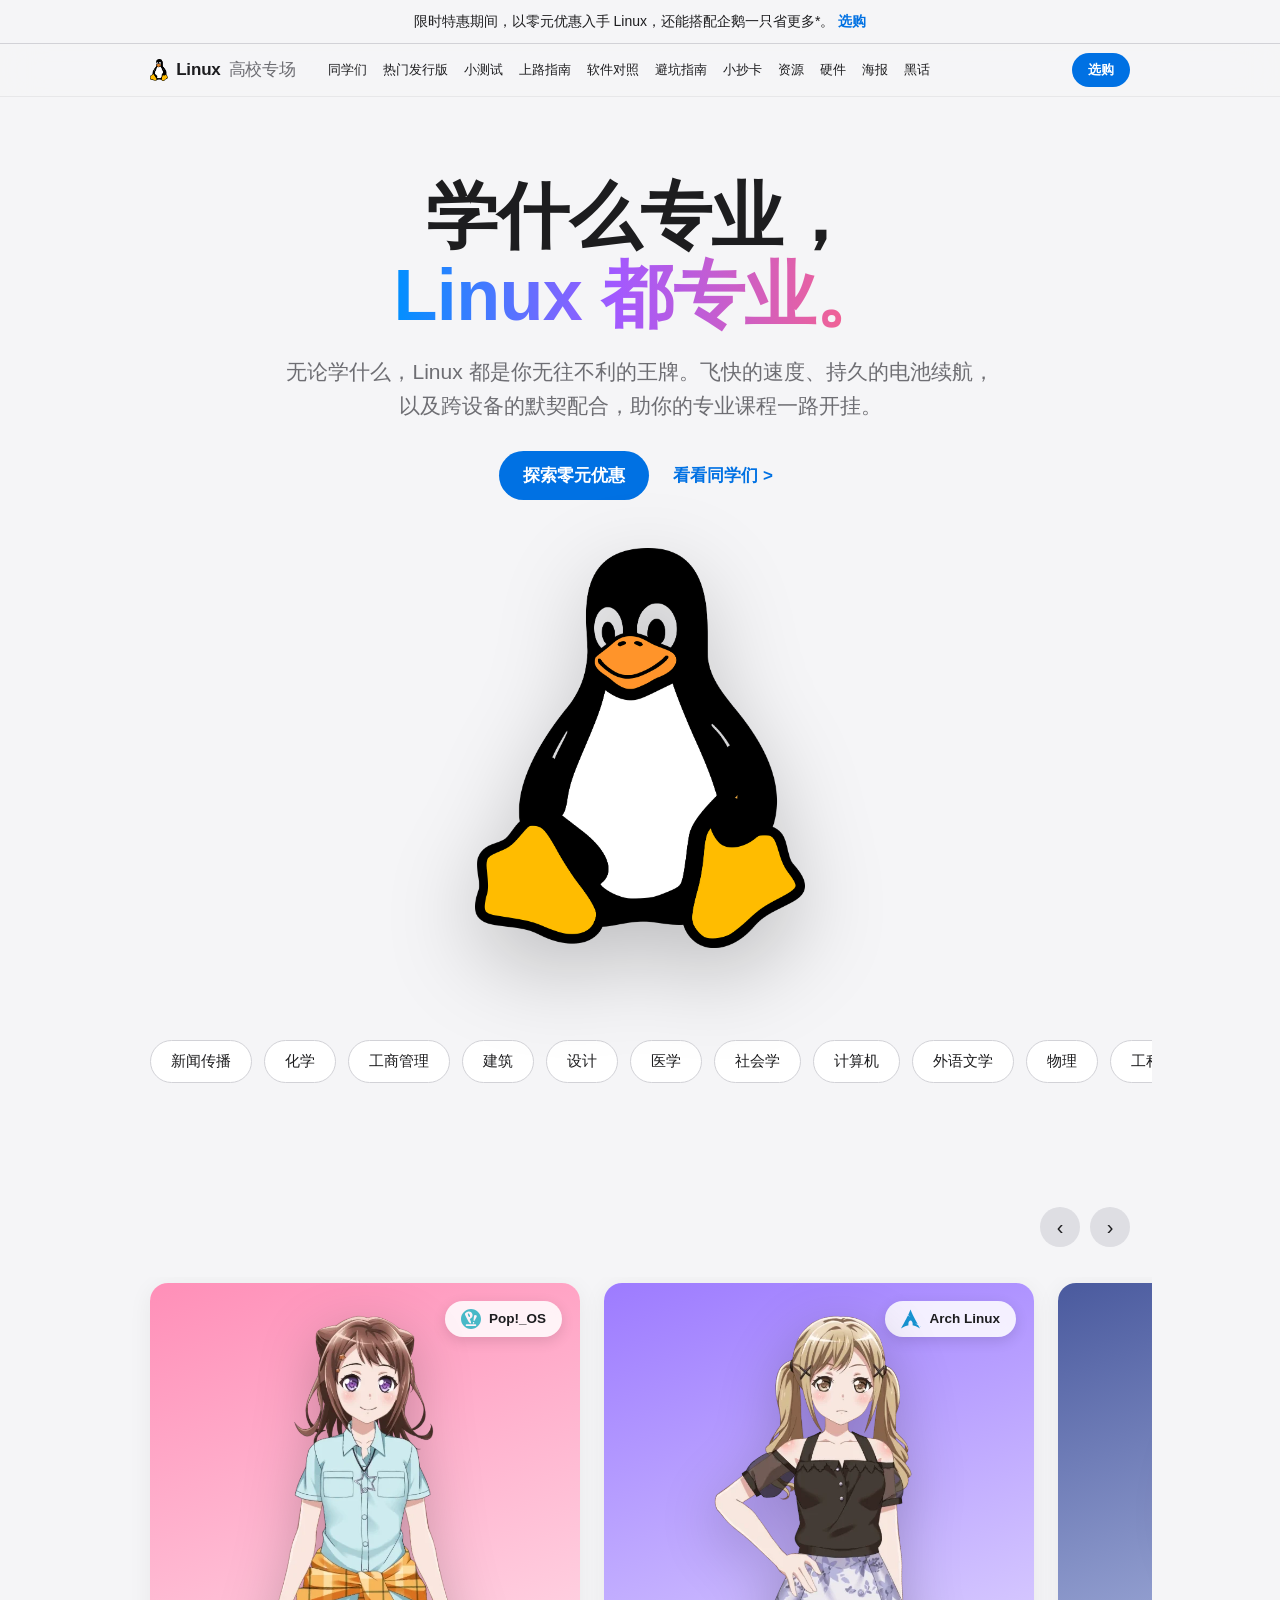
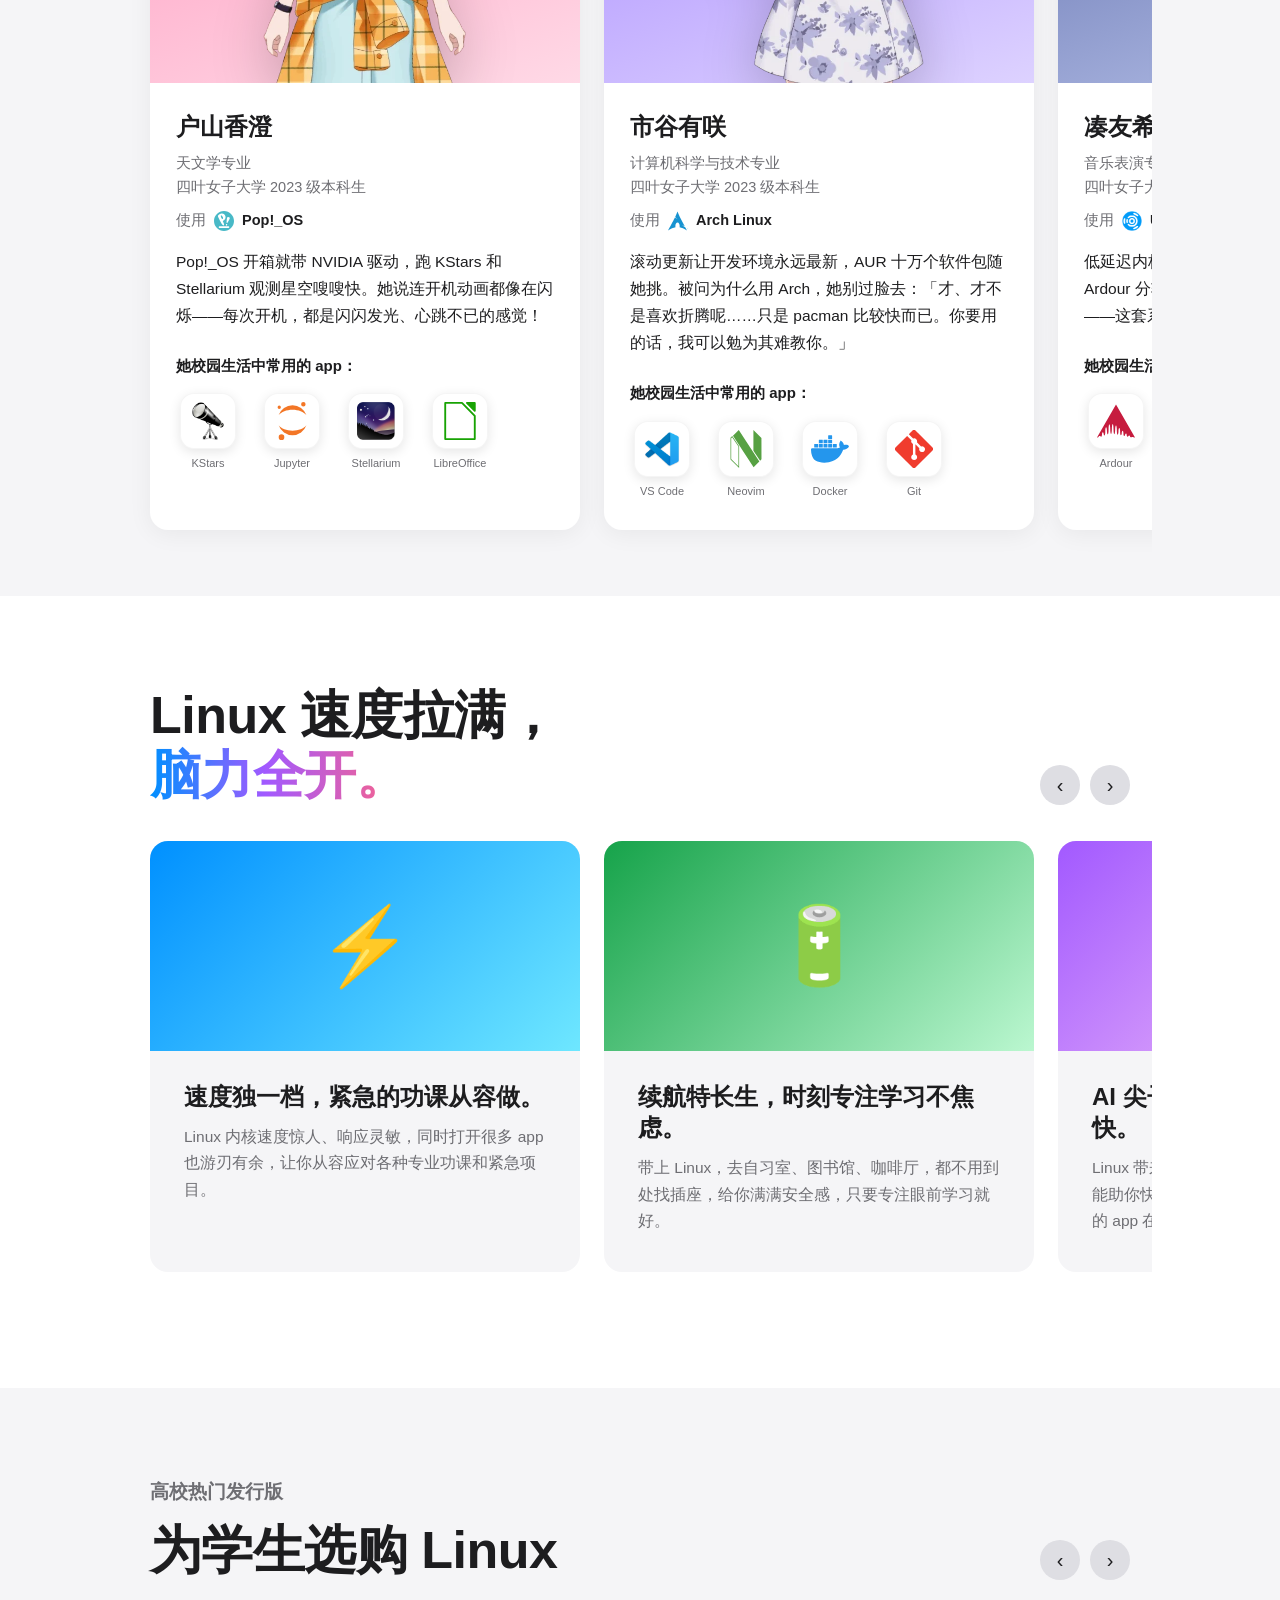
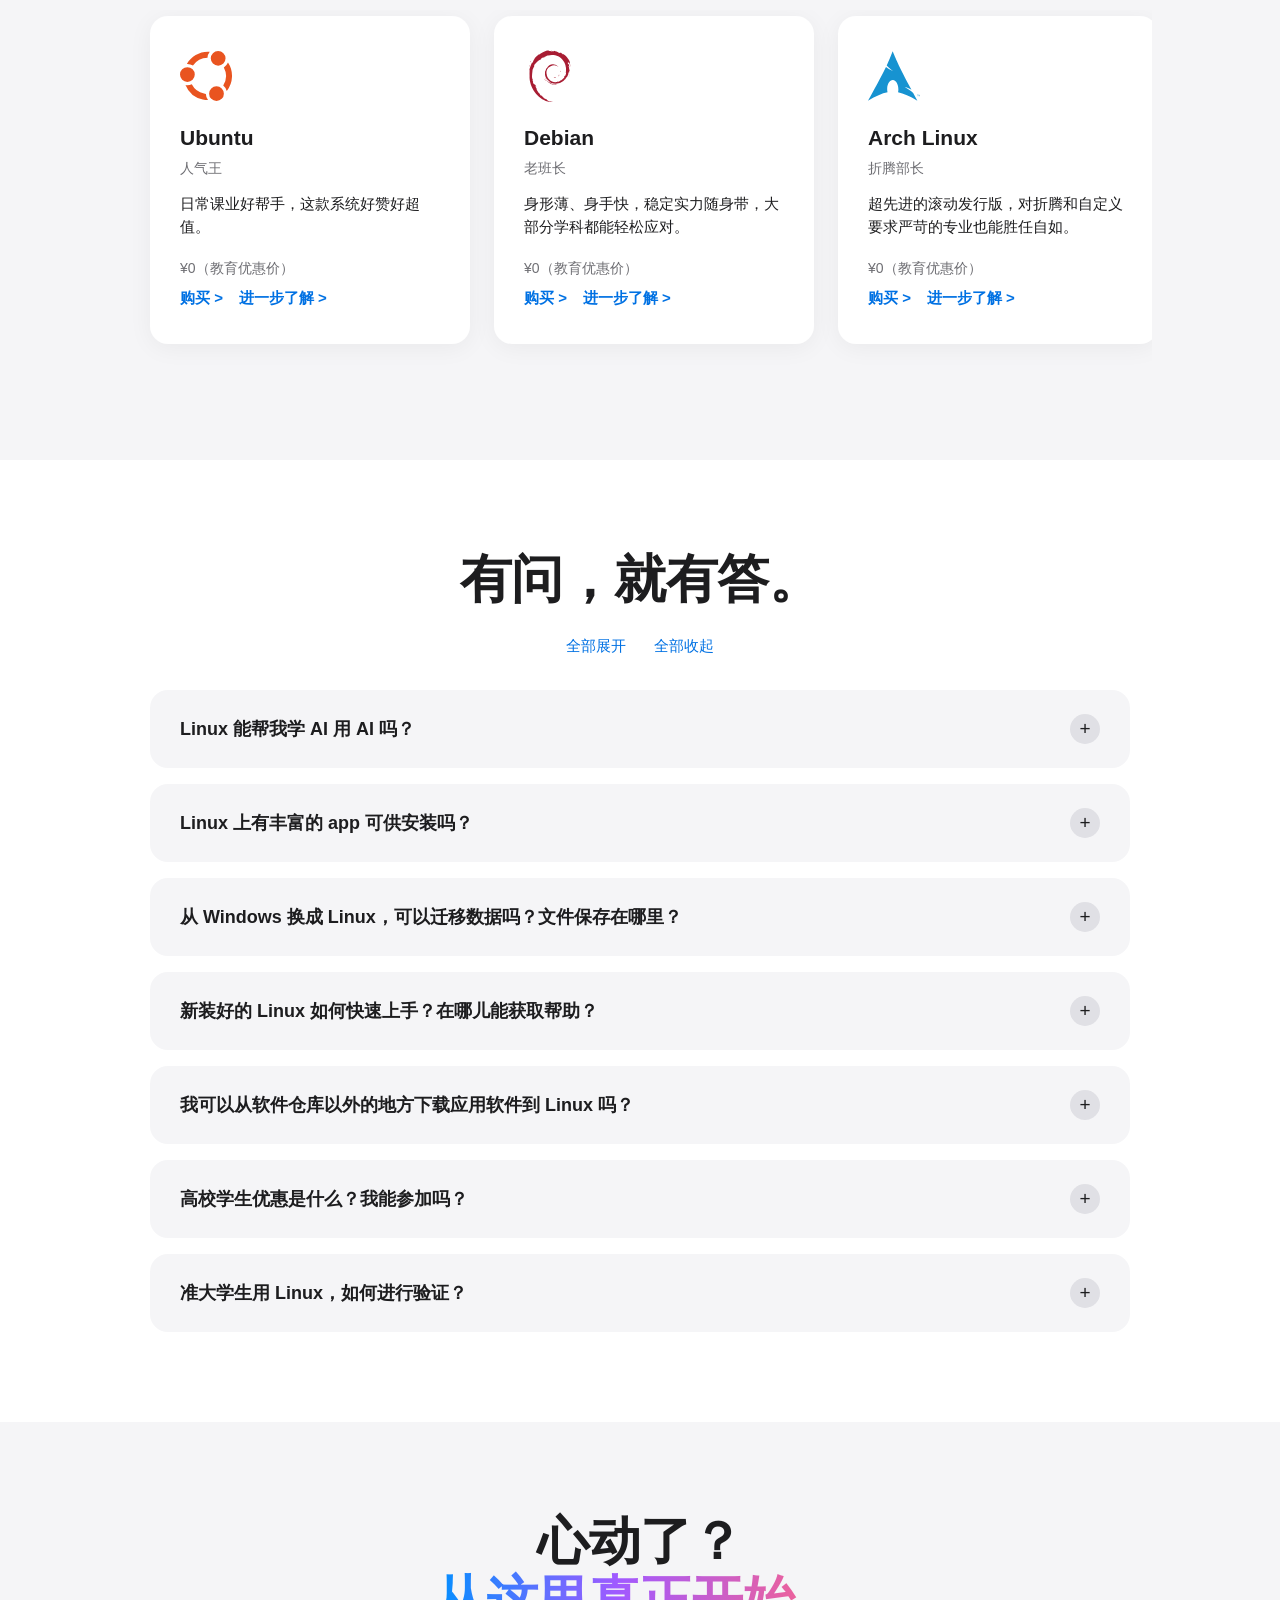
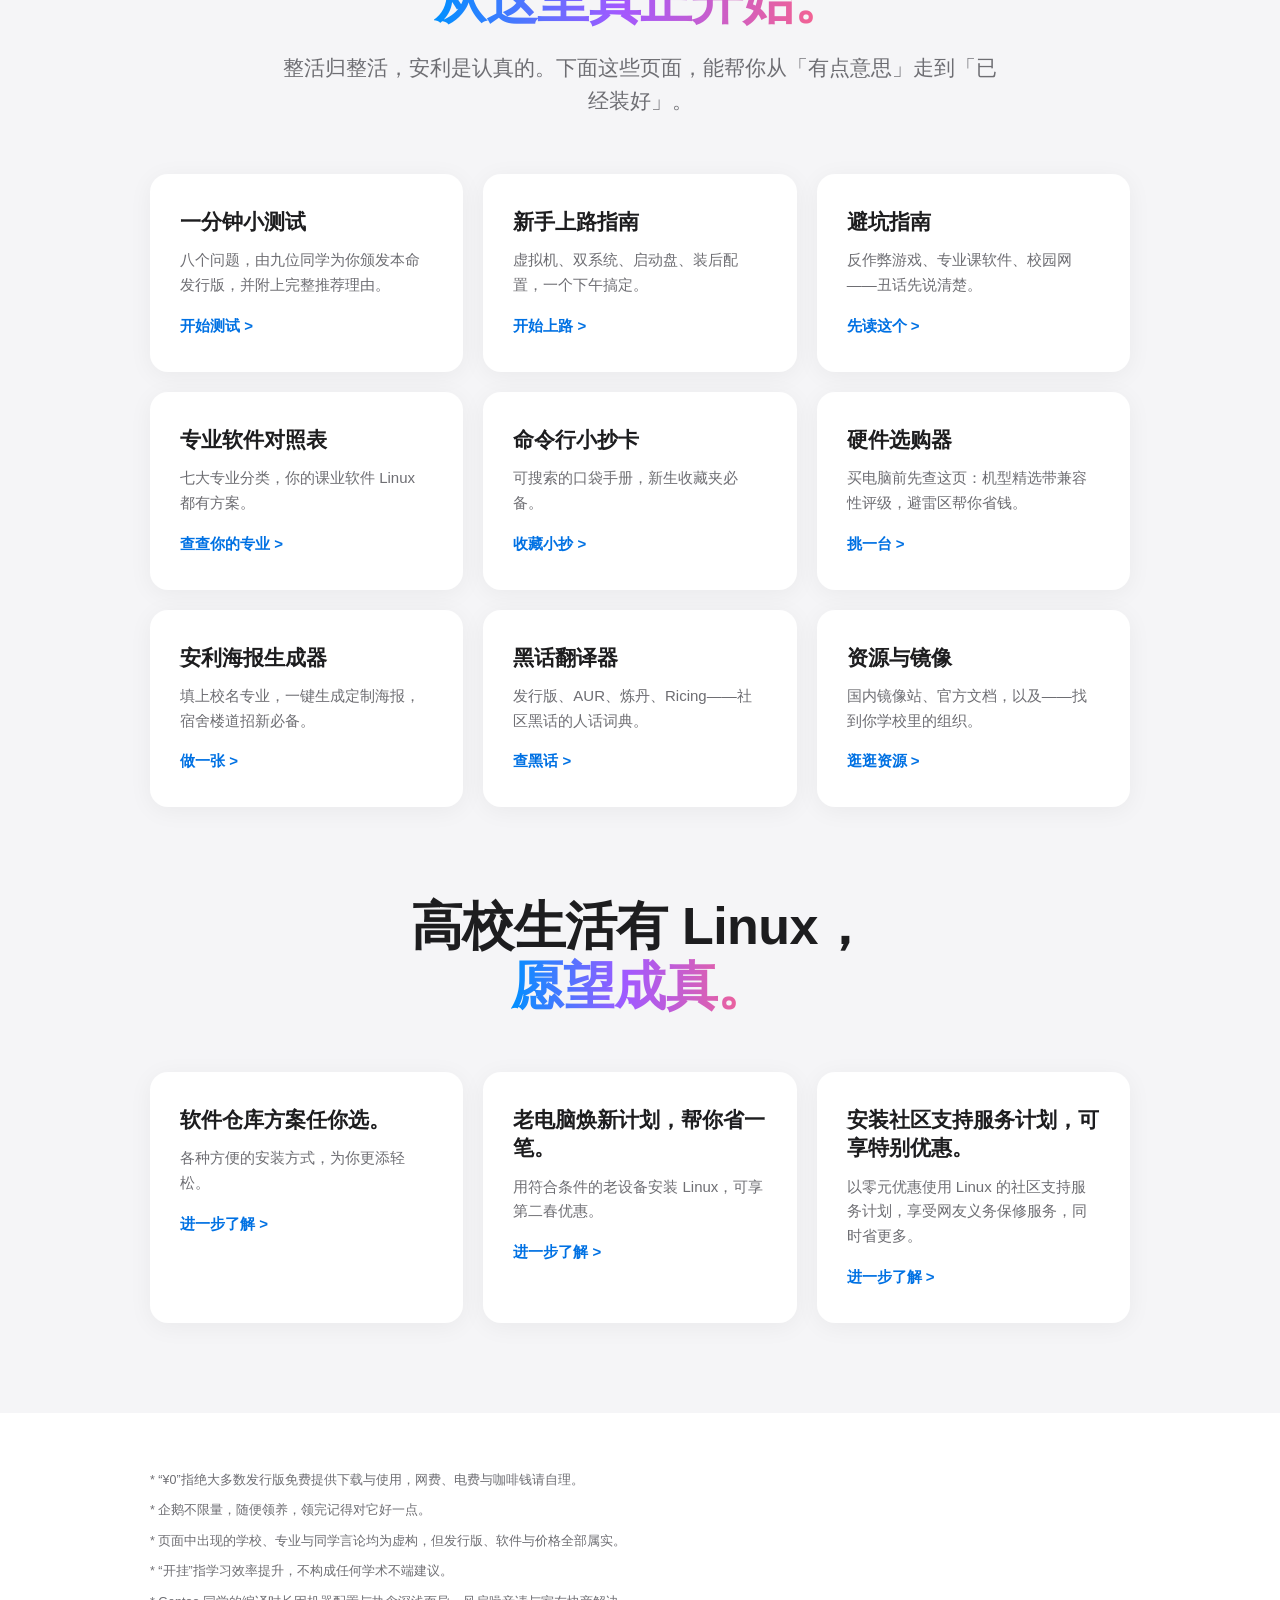
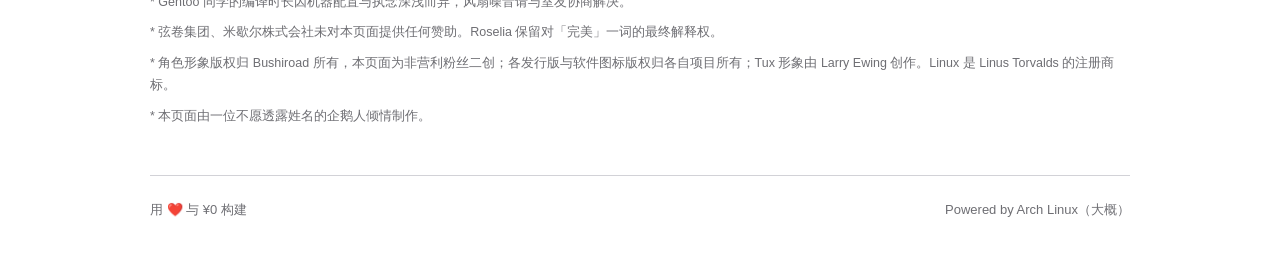
==== commit f9869456: "技术改造：站内链接去.html后缀；新增sitemap/robots/404；角色立绘转WebP并懒加载；动画降级；小抄卡打印样式" ====
--- a/index.html
+++ b/index.html
@@ -8,8 +8,8 @@
 <meta property="og:title" content="Linux 高校专场 - 学什么专业，Linux 都专业">
 <meta property="og:description" content="向高校生安利 Linux：飞快的速度、白嫖的价格，以及九位同学的倾情代言。">
 <meta property="og:type" content="website">
-<meta property="og:url" content="https://linuxedu-space.pages.dev/">
-<meta property="og:image" content="https://linuxedu-space.pages.dev/img/tux.png">
+<meta property="og:url" content="https://linuxedu.space/">
+<meta property="og:image" content="https://linuxedu.space/img/tux.png">
 <link rel="icon" href="data:image/svg+xml,<svg xmlns='http://www.w3.org/2000/svg' viewBox='0 0 100 100'><text y='.9em' font-size='90'>🐧</text></svg>">
 <style>
 :root{
@@ -165,15 +165,15 @@
     <div class="nav-links">
       <a href="#students">同学们</a>
       <a href="#distros">热门发行版</a>
-      <a href="quiz.html">小测试</a>
-      <a href="guide.html">上路指南</a>
-      <a href="apps.html">软件对照</a>
-      <a href="honest.html">避坑指南</a>
-      <a href="cheatsheet.html">小抄卡</a>
-      <a href="resources.html">资源</a>
-      <a href="hardware.html">硬件</a>
-      <a href="poster.html">海报</a>
-      <a href="jargon.html">黑话</a>
+      <a href="quiz">小测试</a>
+      <a href="guide">上路指南</a>
+      <a href="apps">软件对照</a>
+      <a href="honest">避坑指南</a>
+      <a href="cheatsheet">小抄卡</a>
+      <a href="resources">资源</a>
+      <a href="hardware">硬件</a>
+      <a href="poster">海报</a>
+      <a href="jargon">黑话</a>
     </div>
     <a class="nav-cta" href="#distros">选购</a>
   </div>
@@ -208,7 +208,7 @@
     <div class="stu rv">
       <div class="stu-photo" style="background:linear-gradient(160deg,#ff8fb8,#ffd9e6);">
         <span class="distro-badge"><img src="img/icons/popos.svg" alt="">Pop!_OS</span>
-        <img src="img/char/kasumi.png" alt="户山香澄">
+        <img loading="lazy" decoding="async" src="img/char/kasumi.webp" alt="户山香澄">
       </div>
       <div class="stu-body">
         <div class="stu-name">户山香澄</div>
@@ -229,7 +229,7 @@
     <div class="stu rv">
       <div class="stu-photo" style="background:linear-gradient(160deg,#9d7bff,#ddd2ff);">
         <span class="distro-badge"><img src="img/icons/archlinux.svg" alt="">Arch Linux</span>
-        <img src="img/char/arisa.png" alt="市谷有咲">
+        <img loading="lazy" decoding="async" src="img/char/arisa.webp" alt="市谷有咲">
       </div>
       <div class="stu-body">
         <div class="stu-name">市谷有咲</div>
@@ -250,7 +250,7 @@
     <div class="stu rv">
       <div class="stu-photo" style="background:linear-gradient(160deg,#4a5a9e,#b9c3ea);">
         <span class="distro-badge"><img src="img/icons/ubuntustudio.png" alt="">Ubuntu Studio</span>
-        <img src="img/char/yukina.png" alt="凑友希那">
+        <img loading="lazy" decoding="async" src="img/char/yukina.webp" alt="凑友希那">
       </div>
       <div class="stu-body">
         <div class="stu-name">凑友希那</div>
@@ -271,7 +271,7 @@
     <div class="stu rv">
       <div class="stu-photo" style="background:linear-gradient(160deg,#1fa3c7,#bdeaf6);">
         <span class="distro-badge"><img src="img/icons/debian.svg" alt="">Debian</span>
-        <img src="img/char/sayo.png" alt="冰川纱夜">
+        <img loading="lazy" decoding="async" src="img/char/sayo.webp" alt="冰川纱夜">
       </div>
       <div class="stu-body">
         <div class="stu-name">冰川纱夜</div>
@@ -291,14 +291,14 @@
 
     <div class="stu rv">
       <div class="stu-photo" style="background:linear-gradient(160deg,#7c3aed,#e9c2ff);">
-        <span class="distro-badge"><img src="img/icons/nobara.png" alt="">Nobara</span>
-        <img src="img/char/ako.png" alt="宇田川亚子">
+        <span class="distro-badge"><img src="img/icons/bazzite.svg" alt="">Bazzite</span>
+        <img loading="lazy" decoding="async" src="img/char/ako.webp" alt="宇田川亚子">
       </div>
       <div class="stu-body">
         <div class="stu-name">宇田川亚子</div>
         <div class="stu-meta">数字媒体技术专业（游戏方向）<br>四叶女子大学 2023 级本科生</div>
-        <div class="stu-use">使用 <img src="img/icons/nobara.png" alt=""><b>Nobara Linux</b></div>
-        <p class="stu-desc">自带 Proton-GE 与显卡驱动，3A 大作点开即玩，帧数竟比隔壁系统还高。「呼呼呼……汝可知晓，Proton 乃是连通异世界之门的禁咒！大魔姬亚子，于 Linux 之领域降临——！」</p>
+        <div class="stu-use">使用 <img src="img/icons/bazzite.svg" alt=""><b>Bazzite</b></div>
+        <p class="stu-desc">类 SteamOS 的不可变游戏系统，Steam 与 Proton 预装，3A 大作点开即玩，折腾坏了一键回滚。「呼呼呼……汝可知晓，Proton 乃是连通异世界之门的禁咒！大魔姬亚子，于 Linux 之领域降临——！」</p>
         <div class="stu-apps"><div class="lbl">她校园生活中常用的 app：</div>
           <div class="app-row">
             <div class="app"><a class="tile" href="https://store.steampowered.com" target="_blank" rel="noopener"><img src="img/icons/steam.svg" alt="Steam"></a><span>Steam</span></div>
@@ -313,7 +313,7 @@
     <div class="stu rv">
       <div class="stu-photo" style="background:linear-gradient(160deg,#f5b301,#ffedb0);">
         <span class="distro-badge"><img src="img/icons/nixos.svg" alt="">NixOS</span>
-        <img src="img/char/kokoro.png" alt="弦卷心">
+        <img loading="lazy" decoding="async" src="img/char/kokoro.webp" alt="弦卷心">
       </div>
       <div class="stu-body">
         <div class="stu-name">弦卷心</div>
@@ -334,7 +334,7 @@
     <div class="stu rv">
       <div class="stu-photo" style="background:linear-gradient(160deg,#0f766e,#a7f3d0);">
         <span class="distro-badge"><img src="img/icons/gentoo.svg" alt="">Gentoo</span>
-        <img src="img/char/maya.png" alt="大和麻弥">
+        <img loading="lazy" decoding="async" src="img/char/maya.webp" alt="大和麻弥">
       </div>
       <div class="stu-body">
         <div class="stu-name">大和麻弥</div>
@@ -355,7 +355,7 @@
     <div class="stu rv">
       <div class="stu-photo" style="background:linear-gradient(160deg,#f472b6,#ffd9ea);">
         <span class="distro-badge"><img src="img/icons/linuxmint.svg" alt="">Linux Mint</span>
-        <img src="img/char/aya.png" alt="丸山彩">
+        <img loading="lazy" decoding="async" src="img/char/aya.webp" alt="丸山彩">
       </div>
       <div class="stu-body">
         <div class="stu-name">丸山彩</div>
@@ -376,7 +376,7 @@
     <div class="stu rv">
       <div class="stu-photo" style="background:linear-gradient(160deg,#dc2626,#ffc9c9);">
         <span class="distro-badge"><img src="img/icons/opensuse.svg" alt="">openSUSE</span>
-        <img src="img/char/ran.png" alt="美竹兰">
+        <img loading="lazy" decoding="async" src="img/char/ran.webp" alt="美竹兰">
       </div>
       <div class="stu-body">
         <div class="stu-name">美竹兰</div>
@@ -478,7 +478,7 @@
       <div class="distro rv"><a class="logo" href="https://www.deepin.org" target="_blank" rel="noopener"><img src="img/icons/deepin.svg" alt="deepin"></a><h4><a href="https://www.deepin.org" target="_blank" rel="noopener">deepin</a></h4><div class="tag">国产之光</div><p>国产颜值担当，中文体验拉满，精致得不像实力派。</p><div class="buy">¥0（教育优惠价）<div class="links"><a href="https://www.deepin.org/zh/download/" target="_blank" rel="noopener">购买 &gt;</a><a href="https://www.deepin.org" target="_blank" rel="noopener">进一步了解 &gt;</a></div></div></div>
       <div class="distro rv"><a class="logo" href="https://pop.system76.com" target="_blank" rel="noopener"><img src="img/icons/popos.svg" alt="Pop!_OS"></a><h4><a href="https://pop.system76.com" target="_blank" rel="noopener">Pop!_OS</a></h4><div class="tag">理工暖男</div><p>显卡驱动开箱就有，AI 炼丹好帮手。</p><div class="buy">¥0（教育优惠价）<div class="links"><a href="https://pop.system76.com" target="_blank" rel="noopener">购买 &gt;</a><a href="https://pop.system76.com" target="_blank" rel="noopener">进一步了解 &gt;</a></div></div></div>
       <div class="distro rv"><a class="logo" href="https://ubuntustudio.org" target="_blank" rel="noopener"><img src="img/icons/ubuntustudio.png" alt="Ubuntu Studio"></a><h4><a href="https://ubuntustudio.org" target="_blank" rel="noopener">Ubuntu Studio</a></h4><div class="tag">文艺部长</div><p>开机即是一间录音棚，音视频创作全家桶。</p><div class="buy">¥0（教育优惠价）<div class="links"><a href="https://ubuntustudio.org/download/" target="_blank" rel="noopener">购买 &gt;</a><a href="https://ubuntustudio.org" target="_blank" rel="noopener">进一步了解 &gt;</a></div></div></div>
-      <div class="distro rv"><a class="logo" href="https://nobaraproject.org" target="_blank" rel="noopener"><img src="img/icons/nobara.png" alt="Nobara"></a><h4><a href="https://nobaraproject.org" target="_blank" rel="noopener">Nobara</a></h4><div class="tag">电竞社长</div><p>为游戏而生，Proton-GE 全预装，开机即开战。</p><div class="buy">¥0（教育优惠价）<div class="links"><a href="https://nobaraproject.org/download-nobara/" target="_blank" rel="noopener">购买 &gt;</a><a href="https://nobaraproject.org" target="_blank" rel="noopener">进一步了解 &gt;</a></div></div></div>
+      <div class="distro rv"><a class="logo" href="https://bazzite.gg" target="_blank" rel="noopener"><img src="img/icons/bazzite.svg" alt="Bazzite"></a><h4><a href="https://bazzite.gg" target="_blank" rel="noopener">Bazzite</a></h4><div class="tag">电竞社长</div><p>为游戏而生的不可变系统，类 SteamOS 体验，掌机也能刷。</p><div class="buy">¥0（教育优惠价）<div class="links"><a href="https://bazzite.gg" target="_blank" rel="noopener">购买 &gt;</a><a href="https://bazzite.gg" target="_blank" rel="noopener">进一步了解 &gt;</a></div></div></div>
     </div>
   </div>
 </section>
@@ -531,15 +531,15 @@
       <p class="sub rv">整活归整活，安利是认真的。下面这些页面，能帮你从「有点意思」走到「已经装好」。</p>
     </div>
     <div class="promo3">
-      <div class="pcard rv"><h4>一分钟小测试</h4><p>八个问题，由九位同学为你颁发本命发行版，并附上完整推荐理由。</p><a href="quiz.html">开始测试 &gt;</a></div>
-      <div class="pcard rv"><h4>新手上路指南</h4><p>虚拟机、双系统、启动盘、装后配置，一个下午搞定。</p><a href="guide.html">开始上路 &gt;</a></div>
-      <div class="pcard rv"><h4>避坑指南</h4><p>反作弊游戏、专业课软件、校园网——丑话先说清楚。</p><a href="honest.html">先读这个 &gt;</a></div>
-      <div class="pcard rv"><h4>专业软件对照表</h4><p>七大专业分类，你的课业软件 Linux 都有方案。</p><a href="apps.html">查查你的专业 &gt;</a></div>
-      <div class="pcard rv"><h4>命令行小抄卡</h4><p>可搜索的口袋手册，新生收藏夹必备。</p><a href="cheatsheet.html">收藏小抄 &gt;</a></div>
-      <div class="pcard rv"><h4>硬件选购器</h4><p>买电脑前先查这页：机型精选带兼容性评级，避雷区帮你省钱。</p><a href="hardware.html">挑一台 &gt;</a></div>
-      <div class="pcard rv"><h4>安利海报生成器</h4><p>填上校名专业，一键生成定制海报，宿舍楼道招新必备。</p><a href="poster.html">做一张 &gt;</a></div>
-      <div class="pcard rv"><h4>黑话翻译器</h4><p>发行版、AUR、炼丹、Ricing——社区黑话的人话词典。</p><a href="jargon.html">查黑话 &gt;</a></div>
-      <div class="pcard rv"><h4>资源与镜像</h4><p>国内镜像站、官方文档，以及——找到你学校里的组织。</p><a href="resources.html">逛逛资源 &gt;</a></div>
+      <div class="pcard rv"><h4>一分钟小测试</h4><p>八个问题，由九位同学为你颁发本命发行版，并附上完整推荐理由。</p><a href="quiz">开始测试 &gt;</a></div>
+      <div class="pcard rv"><h4>新手上路指南</h4><p>虚拟机、双系统、启动盘、装后配置，一个下午搞定。</p><a href="guide">开始上路 &gt;</a></div>
+      <div class="pcard rv"><h4>避坑指南</h4><p>反作弊游戏、专业课软件、校园网——丑话先说清楚。</p><a href="honest">先读这个 &gt;</a></div>
+      <div class="pcard rv"><h4>专业软件对照表</h4><p>七大专业分类，你的课业软件 Linux 都有方案。</p><a href="apps">查查你的专业 &gt;</a></div>
+      <div class="pcard rv"><h4>命令行小抄卡</h4><p>可搜索的口袋手册，新生收藏夹必备。</p><a href="cheatsheet">收藏小抄 &gt;</a></div>
+      <div class="pcard rv"><h4>硬件选购器</h4><p>买电脑前先查这页：机型精选带兼容性评级，避雷区帮你省钱。</p><a href="hardware">挑一台 &gt;</a></div>
+      <div class="pcard rv"><h4>安利海报生成器</h4><p>填上校名专业，一键生成定制海报，宿舍楼道招新必备。</p><a href="poster">做一张 &gt;</a></div>
+      <div class="pcard rv"><h4>黑话翻译器</h4><p>发行版、AUR、炼丹、Ricing——社区黑话的人话词典。</p><a href="jargon">查黑话 &gt;</a></div>
+      <div class="pcard rv"><h4>资源与镜像</h4><p>国内镜像站、官方文档，以及——找到你学校里的组织。</p><a href="resources">逛逛资源 &gt;</a></div>
     </div>
   </div>
 </section>
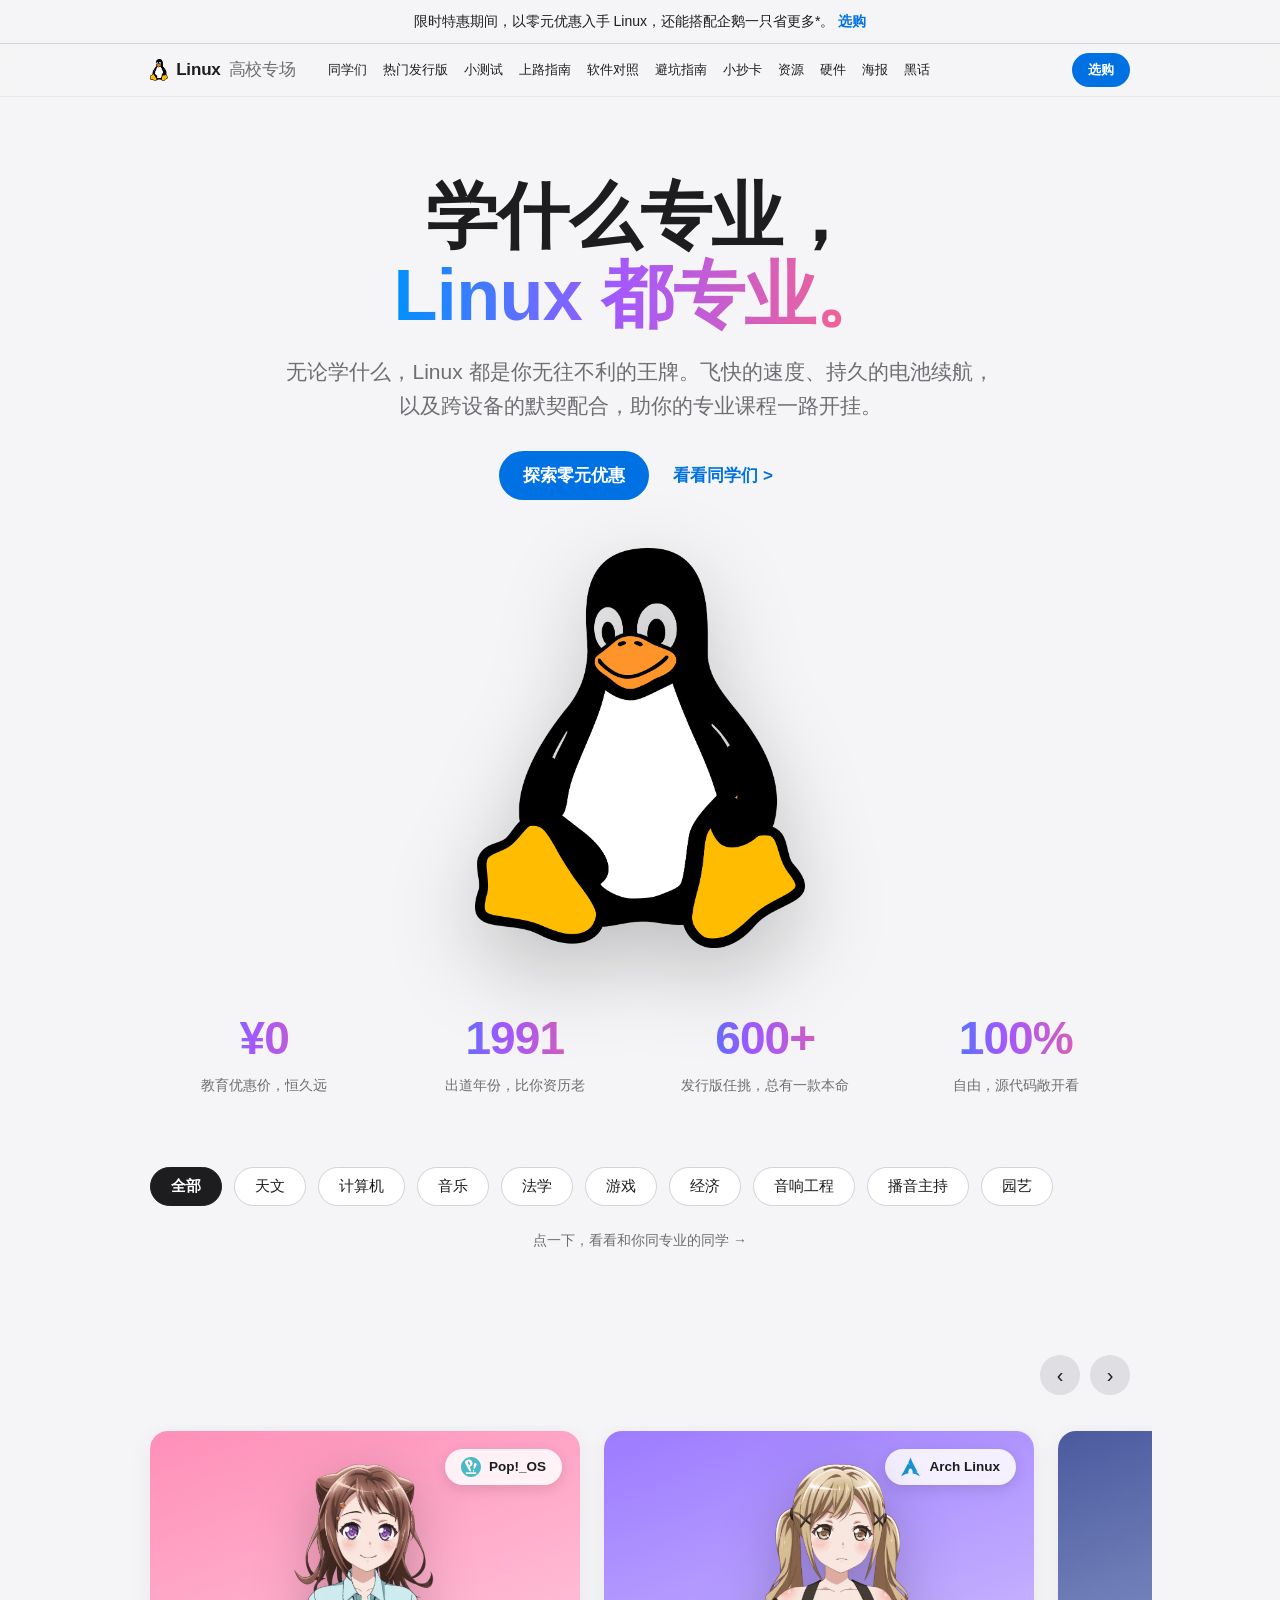
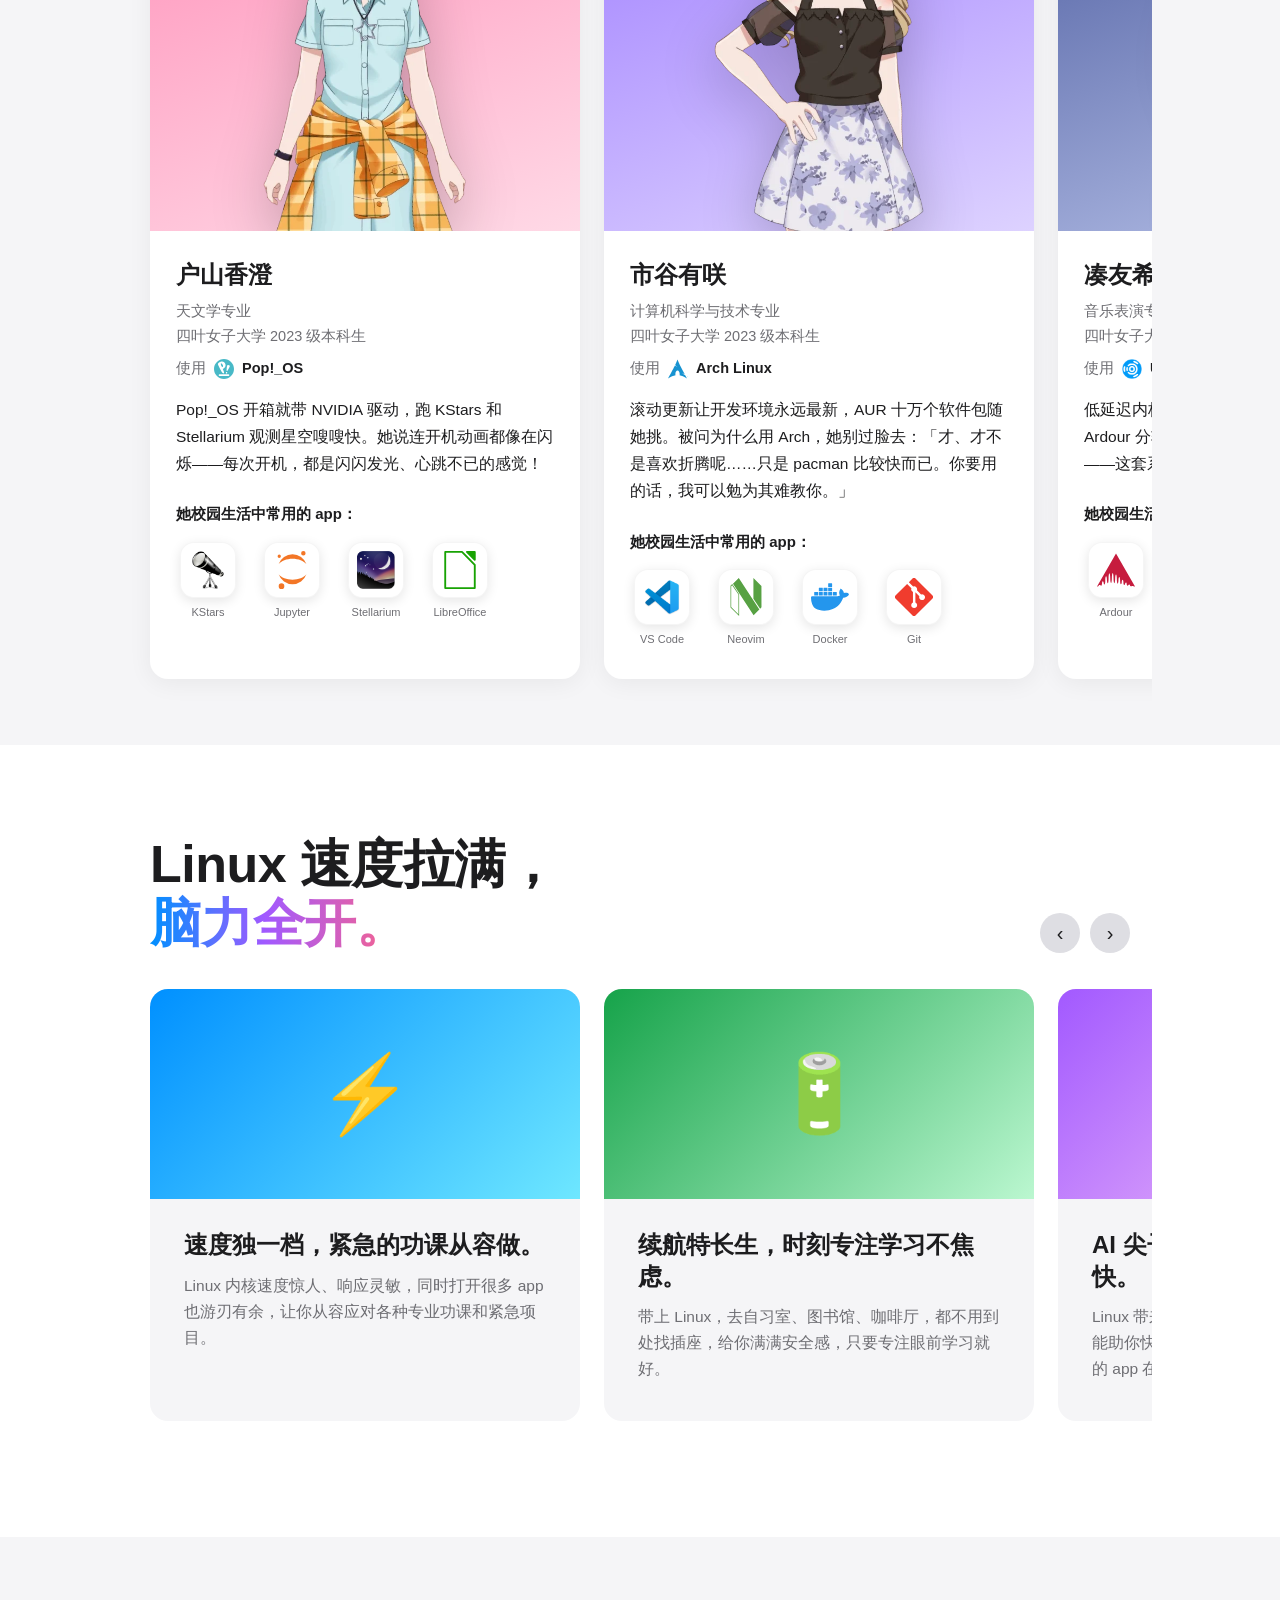
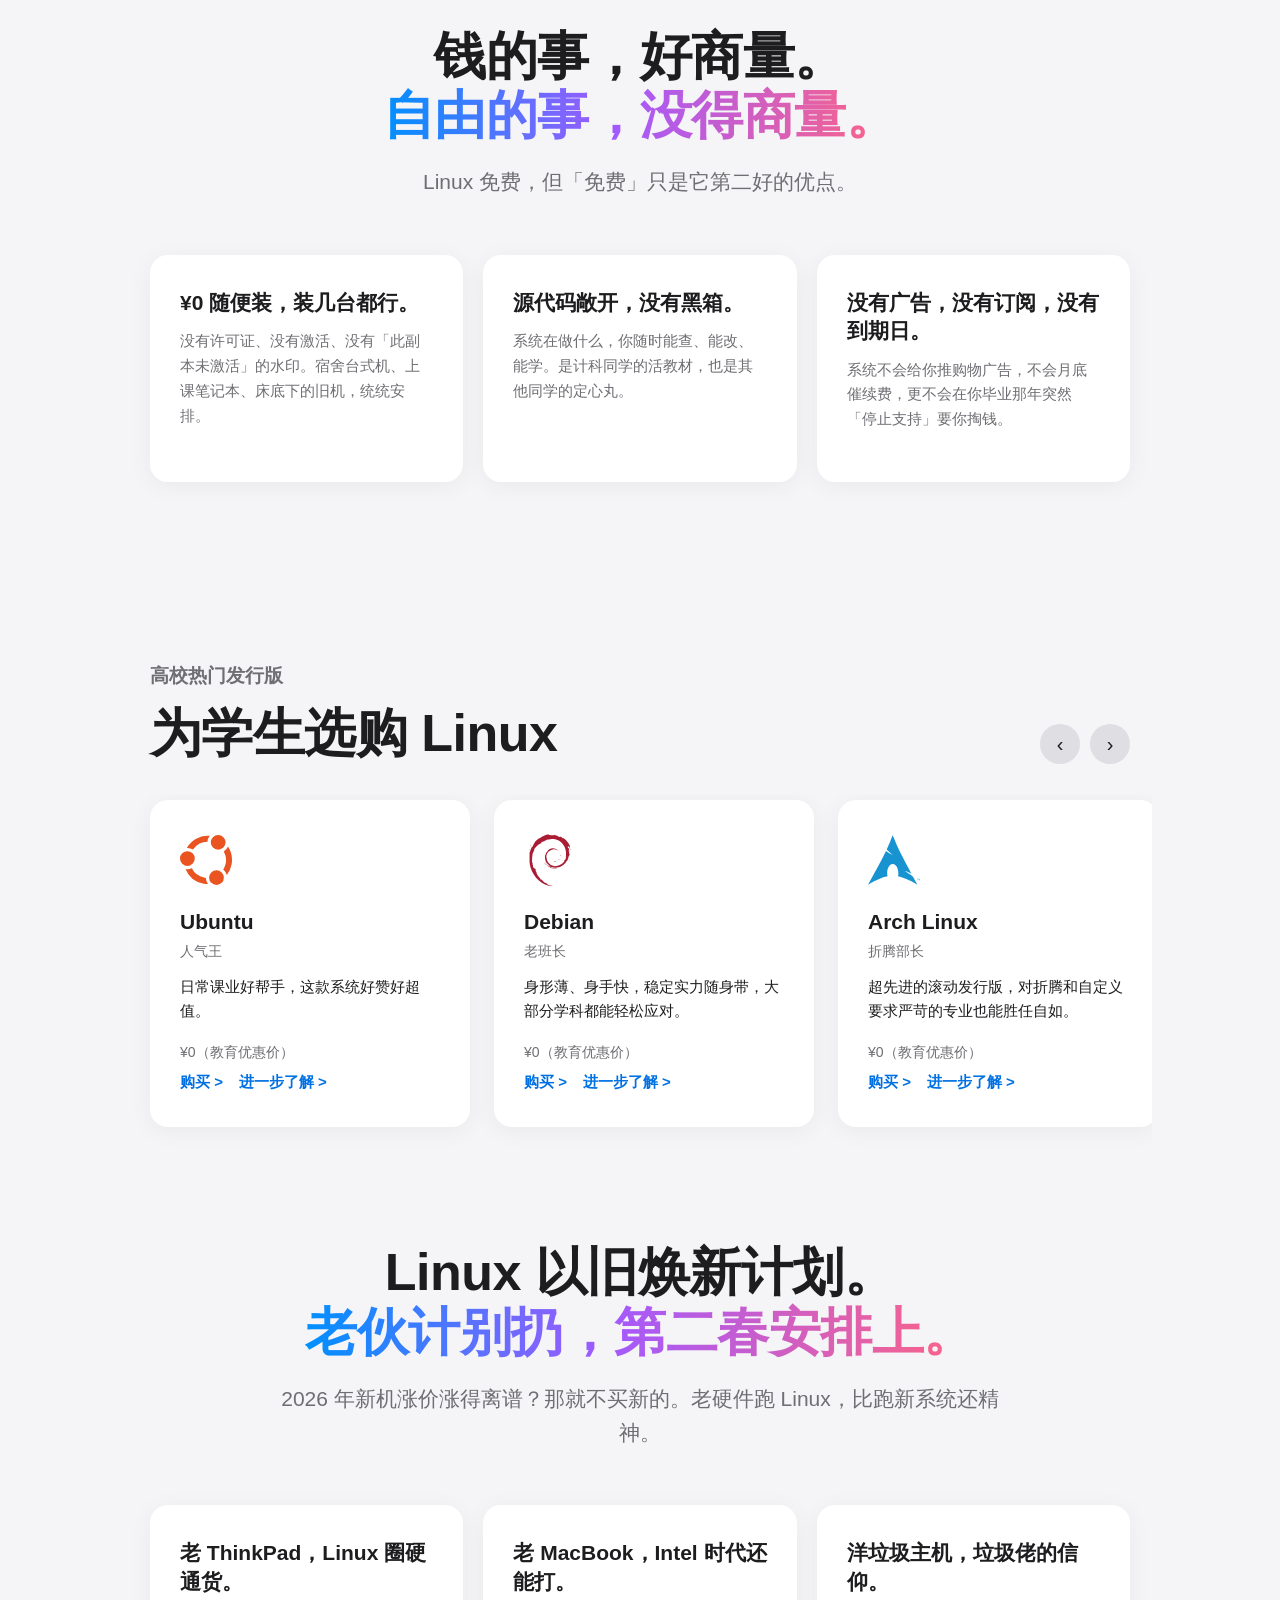
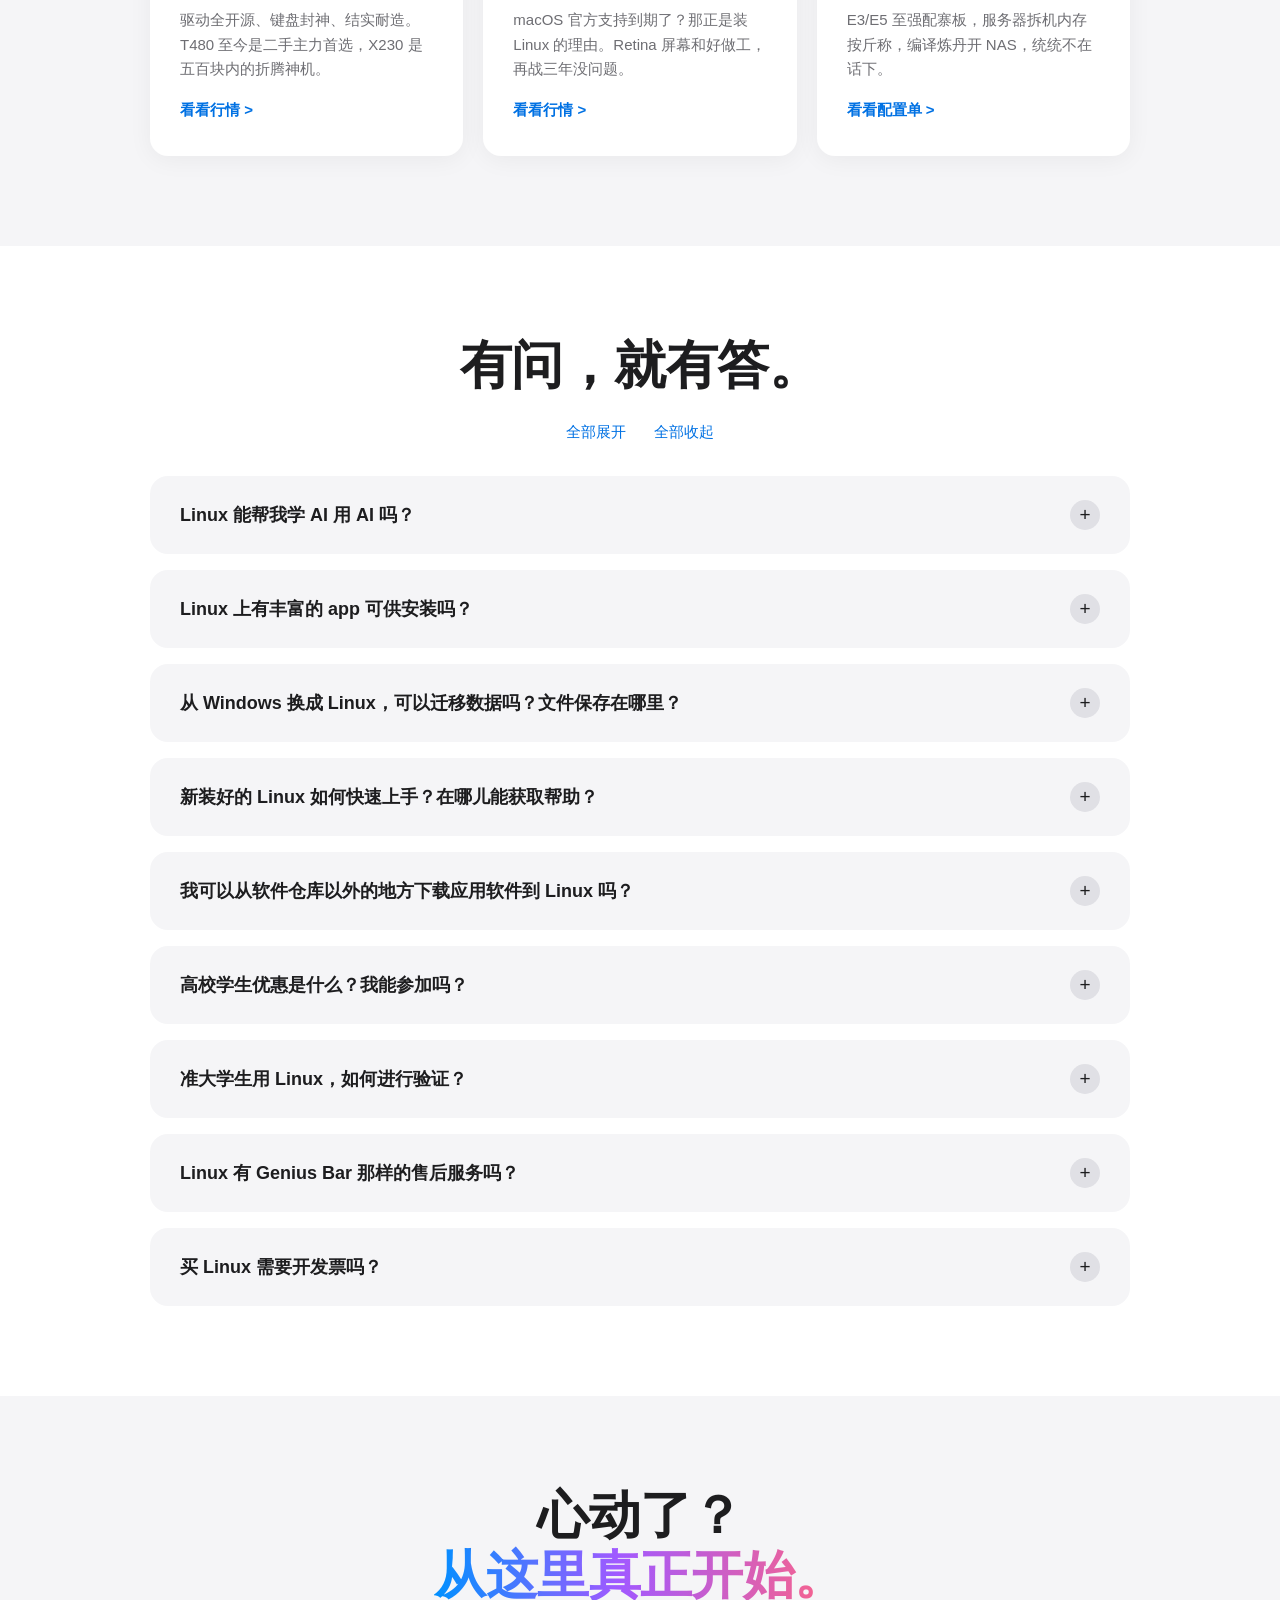
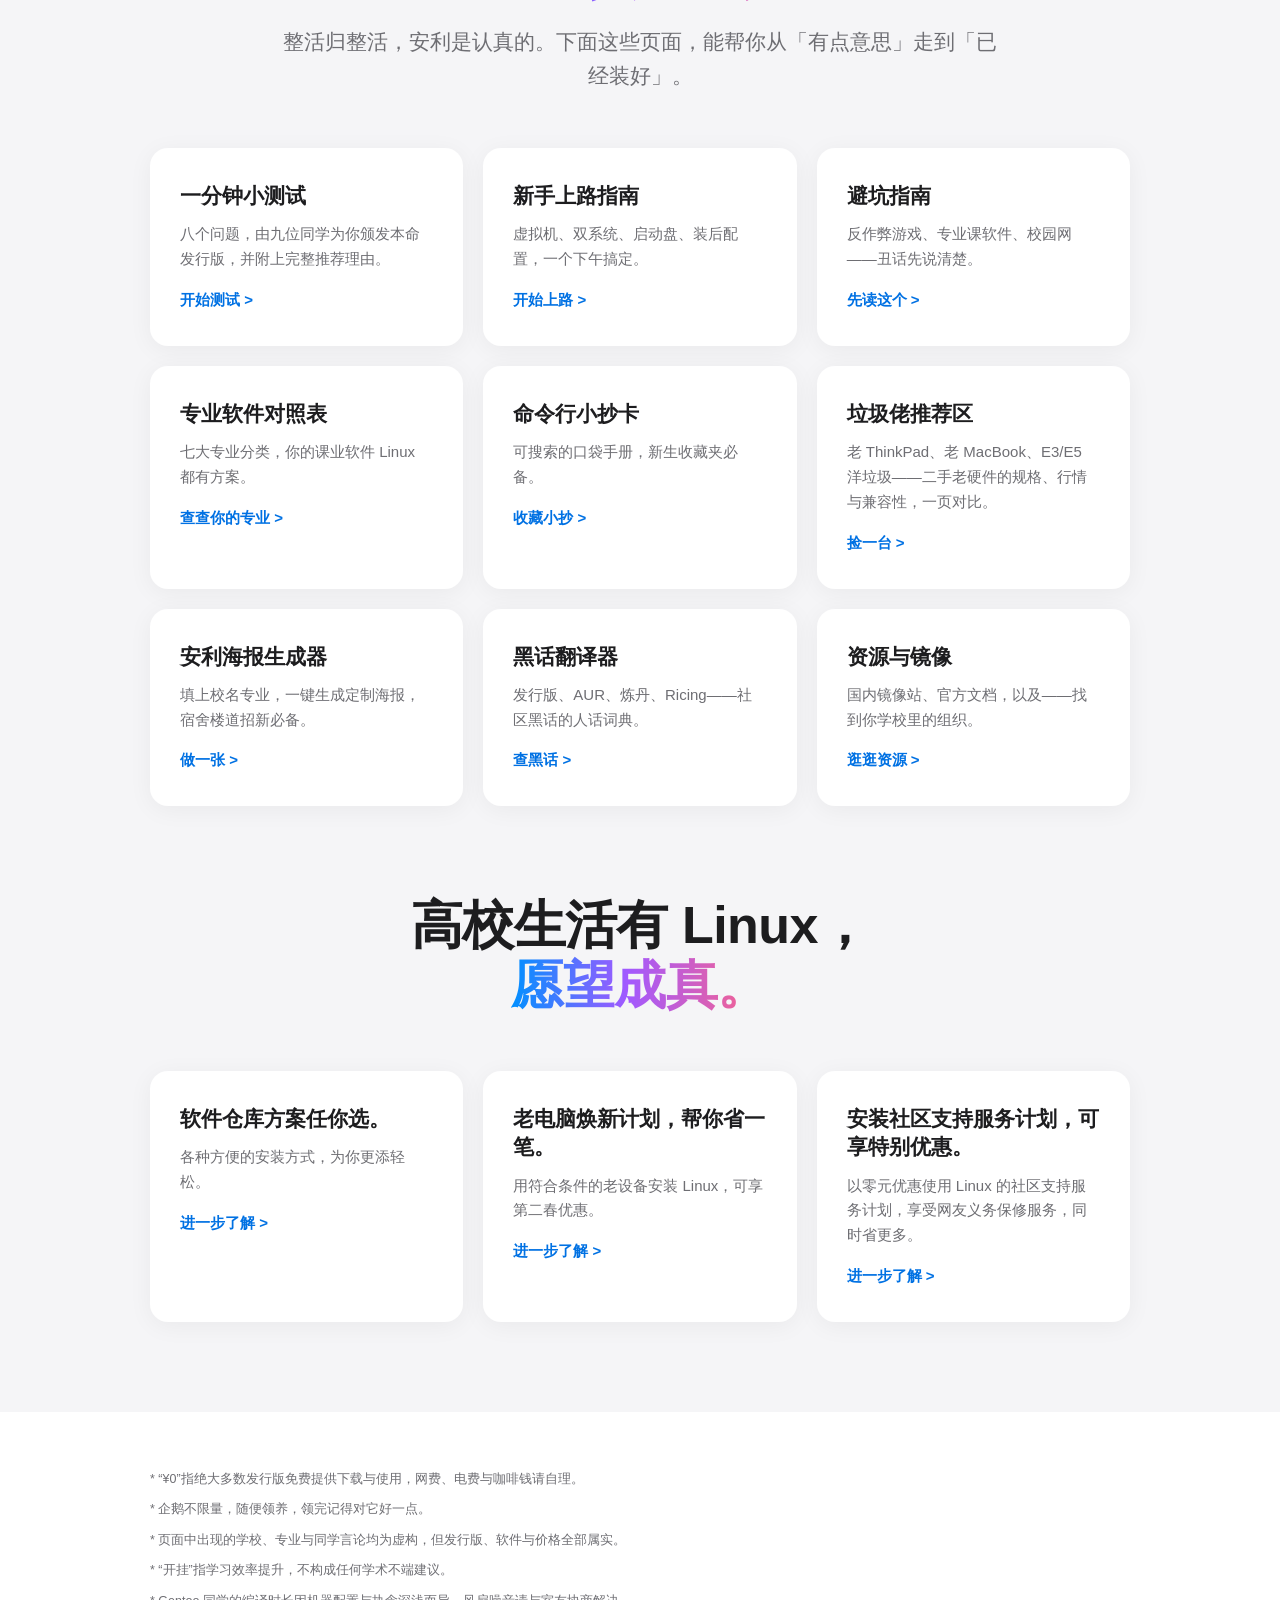
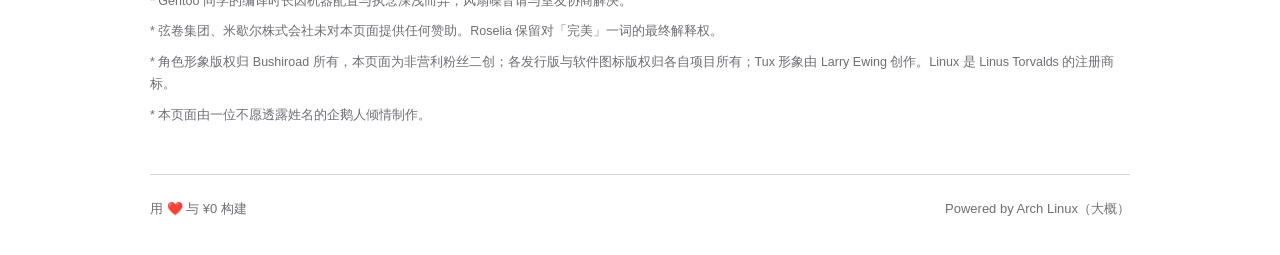
==== commit ae6717b8: "首页扩写：专业胶囊可筛选同学；新增数据带/自由软件/以旧焕新板块与两条苹果风FAQ" ====
--- a/index.html
+++ b/index.html
@@ -71,6 +71,15 @@
 .chips::-webkit-scrollbar{display:none;}
 .chip{flex:0 0 auto;background:#fff;border:1px solid #d2d2d7;border-radius:980px;padding:9px 20px;font-size:15px;font-weight:500;transition:all .2s;}
 .chip:hover{border-color:var(--blue);color:var(--blue);}
+button.chip{font-family:inherit;cursor:pointer;color:var(--text);}
+.chip.on{background:var(--text);border-color:var(--text);color:#fff;font-weight:600;}
+.chip-note{text-align:center;color:var(--text-2);font-size:14px;margin-top:4px;}
+.stu-hide{display:none !important;}
+/* stats band */
+.stats{display:grid;grid-template-columns:repeat(4,1fr);gap:22px;text-align:center;padding:26px 0 8px;}
+@media(max-width:760px){.stats{grid-template-columns:repeat(2,1fr);}}
+.stat b{display:block;font-size:clamp(30px,4.4vw,46px);font-weight:700;letter-spacing:-.02em;}
+.stat span{font-size:14px;color:var(--text-2);}
 /* horizontal carousel */
 .hscroll{display:flex;gap:24px;overflow-x:auto;scroll-snap-type:x mandatory;scrollbar-width:none;-webkit-overflow-scrolling:touch;margin:30px -22px 0;padding:6px 22px 26px;scroll-padding-left:22px;cursor:grab;}
 .hscroll::-webkit-scrollbar{display:none;}
@@ -191,11 +200,23 @@
   </div>
 </header>
 
+<section class="sec-stats">
+  <div class="wrap">
+    <div class="stats rv">
+      <div class="stat"><b class="grad-text">¥0</b><span>教育优惠价，恒久远</span></div>
+      <div class="stat"><b class="grad-text">1991</b><span>出道年份，比你资历老</span></div>
+      <div class="stat"><b class="grad-text">600+</b><span>发行版任挑，总有一款本命</span></div>
+      <div class="stat"><b class="grad-text">100%</b><span>自由，源代码敞开看</span></div>
+    </div>
+  </div>
+</section>
+
 <section class="majors" id="majors">
   <div class="wrap">
-    <div class="chips rv">
-      <span class="chip">新闻传播</span><span class="chip">化学</span><span class="chip">工商管理</span><span class="chip">建筑</span><span class="chip">设计</span><span class="chip">医学</span><span class="chip">社会学</span><span class="chip">计算机</span><span class="chip">外语文学</span><span class="chip">物理</span><span class="chip">工程</span>
-    </div>
+    <div class="chips rv" id="major-chips">
+      <button class="chip on" data-m="all">全部</button><button class="chip" data-m="astro">天文</button><button class="chip" data-m="cs">计算机</button><button class="chip" data-m="music">音乐</button><button class="chip" data-m="law">法学</button><button class="chip" data-m="game">游戏</button><button class="chip" data-m="econ">经济</button><button class="chip" data-m="audio">音响工程</button><button class="chip" data-m="media">播音主持</button><button class="chip" data-m="horti">园艺</button>
+    </div>
+    <p class="chip-note rv">点一下，看看和你同专业的同学 →</p>
   </div>
 </section>
 <section class="students" id="students">
@@ -205,7 +226,7 @@
     </div>
     <div class="hscroll" id="stu-scroll">
 
-    <div class="stu rv">
+    <div class="stu rv" data-major="astro">
       <div class="stu-photo" style="background:linear-gradient(160deg,#ff8fb8,#ffd9e6);">
         <span class="distro-badge"><img src="img/icons/popos.svg" alt="">Pop!_OS</span>
         <img loading="lazy" decoding="async" src="img/char/kasumi.webp" alt="户山香澄">
@@ -226,7 +247,7 @@
       </div>
     </div>
 
-    <div class="stu rv">
+    <div class="stu rv" data-major="cs">
       <div class="stu-photo" style="background:linear-gradient(160deg,#9d7bff,#ddd2ff);">
         <span class="distro-badge"><img src="img/icons/archlinux.svg" alt="">Arch Linux</span>
         <img loading="lazy" decoding="async" src="img/char/arisa.webp" alt="市谷有咲">
@@ -247,7 +268,7 @@
       </div>
     </div>
 
-    <div class="stu rv">
+    <div class="stu rv" data-major="music">
       <div class="stu-photo" style="background:linear-gradient(160deg,#4a5a9e,#b9c3ea);">
         <span class="distro-badge"><img src="img/icons/ubuntustudio.png" alt="">Ubuntu Studio</span>
         <img loading="lazy" decoding="async" src="img/char/yukina.webp" alt="凑友希那">
@@ -268,7 +289,7 @@
       </div>
     </div>
 
-    <div class="stu rv">
+    <div class="stu rv" data-major="law">
       <div class="stu-photo" style="background:linear-gradient(160deg,#1fa3c7,#bdeaf6);">
         <span class="distro-badge"><img src="img/icons/debian.svg" alt="">Debian</span>
         <img loading="lazy" decoding="async" src="img/char/sayo.webp" alt="冰川纱夜">
@@ -289,7 +310,7 @@
       </div>
     </div>
 
-    <div class="stu rv">
+    <div class="stu rv" data-major="game">
       <div class="stu-photo" style="background:linear-gradient(160deg,#7c3aed,#e9c2ff);">
         <span class="distro-badge"><img src="img/icons/bazzite.svg" alt="">Bazzite</span>
         <img loading="lazy" decoding="async" src="img/char/ako.webp" alt="宇田川亚子">
@@ -310,7 +331,7 @@
       </div>
     </div>
 
-    <div class="stu rv">
+    <div class="stu rv" data-major="econ">
       <div class="stu-photo" style="background:linear-gradient(160deg,#f5b301,#ffedb0);">
         <span class="distro-badge"><img src="img/icons/nixos.svg" alt="">NixOS</span>
         <img loading="lazy" decoding="async" src="img/char/kokoro.webp" alt="弦卷心">
@@ -331,7 +352,7 @@
       </div>
     </div>
 
-    <div class="stu rv">
+    <div class="stu rv" data-major="audio">
       <div class="stu-photo" style="background:linear-gradient(160deg,#0f766e,#a7f3d0);">
         <span class="distro-badge"><img src="img/icons/gentoo.svg" alt="">Gentoo</span>
         <img loading="lazy" decoding="async" src="img/char/maya.webp" alt="大和麻弥">
@@ -352,7 +373,7 @@
       </div>
     </div>
 
-    <div class="stu rv">
+    <div class="stu rv" data-major="media">
       <div class="stu-photo" style="background:linear-gradient(160deg,#f472b6,#ffd9ea);">
         <span class="distro-badge"><img src="img/icons/linuxmint.svg" alt="">Linux Mint</span>
         <img loading="lazy" decoding="async" src="img/char/aya.webp" alt="丸山彩">
@@ -373,7 +394,7 @@
       </div>
     </div>
 
-    <div class="stu rv">
+    <div class="stu rv" data-major="horti">
       <div class="stu-photo" style="background:linear-gradient(160deg,#dc2626,#ffc9c9);">
         <span class="distro-badge"><img src="img/icons/opensuse.svg" alt="">openSUSE</span>
         <img loading="lazy" decoding="async" src="img/char/ran.webp" alt="美竹兰">
@@ -453,6 +474,20 @@
           <p>Linux 采用坚固的自由软件许可证打造，设计经久耐用，应对高校生活的种种考验不在话下，毕业后长期使用也照样可靠。</p>
         </div>
       </div>
+    </div>
+  </div>
+</section>
+
+<section class="final" style="padding:90px 0;">
+  <div class="wrap">
+    <div class="center">
+      <h2 class="rv">钱的事，好商量。<br><span class="grad-text">自由的事，没得商量。</span></h2>
+      <p class="sub rv">Linux 免费，但「免费」只是它第二好的优点。</p>
+    </div>
+    <div class="promo3">
+      <div class="pcard rv"><h4>¥0 随便装，装几台都行。</h4><p>没有许可证、没有激活、没有「此副本未激活」的水印。宿舍台式机、上课笔记本、床底下的旧机，统统安排。</p></div>
+      <div class="pcard rv"><h4>源代码敞开，没有黑箱。</h4><p>系统在做什么，你随时能查、能改、能学。是计科同学的活教材，也是其他同学的定心丸。</p></div>
+      <div class="pcard rv"><h4>没有广告，没有订阅，没有到期日。</h4><p>系统不会给你推购物广告，不会月底催续费，更不会在你毕业那年突然「停止支持」要你掏钱。</p></div>
     </div>
   </div>
 </section>
@@ -483,6 +518,20 @@
   </div>
 </section>
 
+<section class="final" style="padding-top:0;">
+  <div class="wrap">
+    <div class="center">
+      <h2 class="rv">Linux 以旧焕新计划。<br><span class="grad-text">老伙计别扔，第二春安排上。</span></h2>
+      <p class="sub rv">2026 年新机涨价涨得离谱？那就不买新的。老硬件跑 Linux，比跑新系统还精神。</p>
+    </div>
+    <div class="promo3">
+      <div class="pcard rv"><h4>老 ThinkPad，Linux 圈硬通货。</h4><p>驱动全开源、键盘封神、结实耐造。T480 至今是二手主力首选，X230 是五百块内的折腾神机。</p><a href="hardware">看看行情 &gt;</a></div>
+      <div class="pcard rv"><h4>老 MacBook，Intel 时代还能打。</h4><p>macOS 官方支持到期了？那正是装 Linux 的理由。Retina 屏幕和好做工，再战三年没问题。</p><a href="hardware">看看行情 &gt;</a></div>
+      <div class="pcard rv"><h4>洋垃圾主机，垃圾佬的信仰。</h4><p>E3/E5 至强配寨板，服务器拆机内存按斤称，编译炼丹开 NAS，统统不在话下。</p><a href="hardware">看看配置单 &gt;</a></div>
+    </div>
+  </div>
+</section>
+
 <section class="faq" id="faq">
   <div class="wrap">
     <div class="center"><h2 class="rv">有问，就有答。</h2>
@@ -519,6 +568,14 @@
     <div class="faq-item rv">
       <button class="faq-q">准大学生用 Linux，如何进行验证？<span class="ic">+</span></button>
       <div class="faq-a"><div><p>有资格使用 Linux 的人，包括全地球境内的幼儿园、小学、中学、高等教育的教职员工，和在全球高校就读或已被录取的学生及其父母，以及除上述以外的所有人。在开始使用时，我们不会请你验证任何资格。</p></div></div>
+    </div>
+    <div class="faq-item rv">
+      <button class="faq-q">Linux 有 Genius Bar 那样的售后服务吗？<span class="ic">+</span></button>
+      <div class="faq-a"><div><p>有，而且不限品牌、无需预约、全球连锁。它叫社区：Arch Wiki 是镇店之宝，论坛和群聊里的天才们 24 小时轮班坐诊，响应速度看缘分，收费恒为零。就诊前建议先读《提问的智慧》——天才们吃软不吃硬，病历（报错日志）记得带全。</p></div></div>
+    </div>
+    <div class="faq-item rv">
+      <button class="faq-q">买 Linux 需要开发票吗？<span class="ic">+</span></button>
+      <div class="faq-a"><div><p>不需要，也开不出来——没有什么可供报销的。不过如果你想为喜欢的发行版捐一杯咖啡钱，大部分项目都接受赞助。这是市面上唯一一种「付费版 Linux」，赠品是好心情。</p></div></div>
     </div>
     </div>
   </div>
@@ -536,7 +593,7 @@
       <div class="pcard rv"><h4>避坑指南</h4><p>反作弊游戏、专业课软件、校园网——丑话先说清楚。</p><a href="honest">先读这个 &gt;</a></div>
       <div class="pcard rv"><h4>专业软件对照表</h4><p>七大专业分类，你的课业软件 Linux 都有方案。</p><a href="apps">查查你的专业 &gt;</a></div>
       <div class="pcard rv"><h4>命令行小抄卡</h4><p>可搜索的口袋手册，新生收藏夹必备。</p><a href="cheatsheet">收藏小抄 &gt;</a></div>
-      <div class="pcard rv"><h4>硬件选购器</h4><p>买电脑前先查这页：机型精选带兼容性评级，避雷区帮你省钱。</p><a href="hardware">挑一台 &gt;</a></div>
+      <div class="pcard rv"><h4>垃圾佬推荐区</h4><p>老 ThinkPad、老 MacBook、E3/E5 洋垃圾——二手老硬件的规格、行情与兼容性，一页对比。</p><a href="hardware">捡一台 &gt;</a></div>
       <div class="pcard rv"><h4>安利海报生成器</h4><p>填上校名专业，一键生成定制海报，宿舍楼道招新必备。</p><a href="poster">做一张 &gt;</a></div>
       <div class="pcard rv"><h4>黑话翻译器</h4><p>发行版、AUR、炼丹、Ricing——社区黑话的人话词典。</p><a href="jargon">查黑话 &gt;</a></div>
       <div class="pcard rv"><h4>资源与镜像</h4><p>国内镜像站、官方文档，以及——找到你学校里的组织。</p><a href="resources">逛逛资源 &gt;</a></div>
@@ -551,7 +608,7 @@
     </div>
     <div class="promo3">
       <div class="pcard rv"><h4>软件仓库方案任你选。</h4><p>各种方便的安装方式，为你更添轻松。</p><a href="#distros">进一步了解 &gt;</a></div>
-      <div class="pcard rv"><h4>老电脑焕新计划，帮你省一笔。</h4><p>用符合条件的老设备安装 Linux，可享第二春优惠。</p><a href="#faq">进一步了解 &gt;</a></div>
+      <div class="pcard rv"><h4>老电脑焕新计划，帮你省一笔。</h4><p>用符合条件的老设备安装 Linux，可享第二春优惠。</p><a href="hardware">进一步了解 &gt;</a></div>
       <div class="pcard rv"><h4>安装社区支持服务计划，可享特别优惠。</h4><p>以零元优惠使用 Linux 的社区支持服务计划，享受网友义务保修服务，同时省更多。</p><a href="#faq">进一步了解 &gt;</a></div>
     </div>
   </div>
@@ -616,6 +673,19 @@
   });
 });
 
+// major chips filter
+const mchips = document.querySelectorAll('#major-chips .chip');
+mchips.forEach(c => c.addEventListener('click', () => {
+  mchips.forEach(x => x.classList.remove('on'));
+  c.classList.add('on');
+  const m = c.dataset.m;
+  document.querySelectorAll('#stu-scroll .stu').forEach(s => {
+    s.classList.toggle('stu-hide', m !== 'all' && s.dataset.major !== m);
+  });
+  const sc = document.getElementById('stu-scroll');
+  if (sc) sc.scrollTo({ left: 0, behavior: 'smooth' });
+}));
+
 // faq accordion
 document.querySelectorAll('.faq-q').forEach(q => {
   q.addEventListener('click', () => q.closest('.faq-item').classList.toggle('open'));
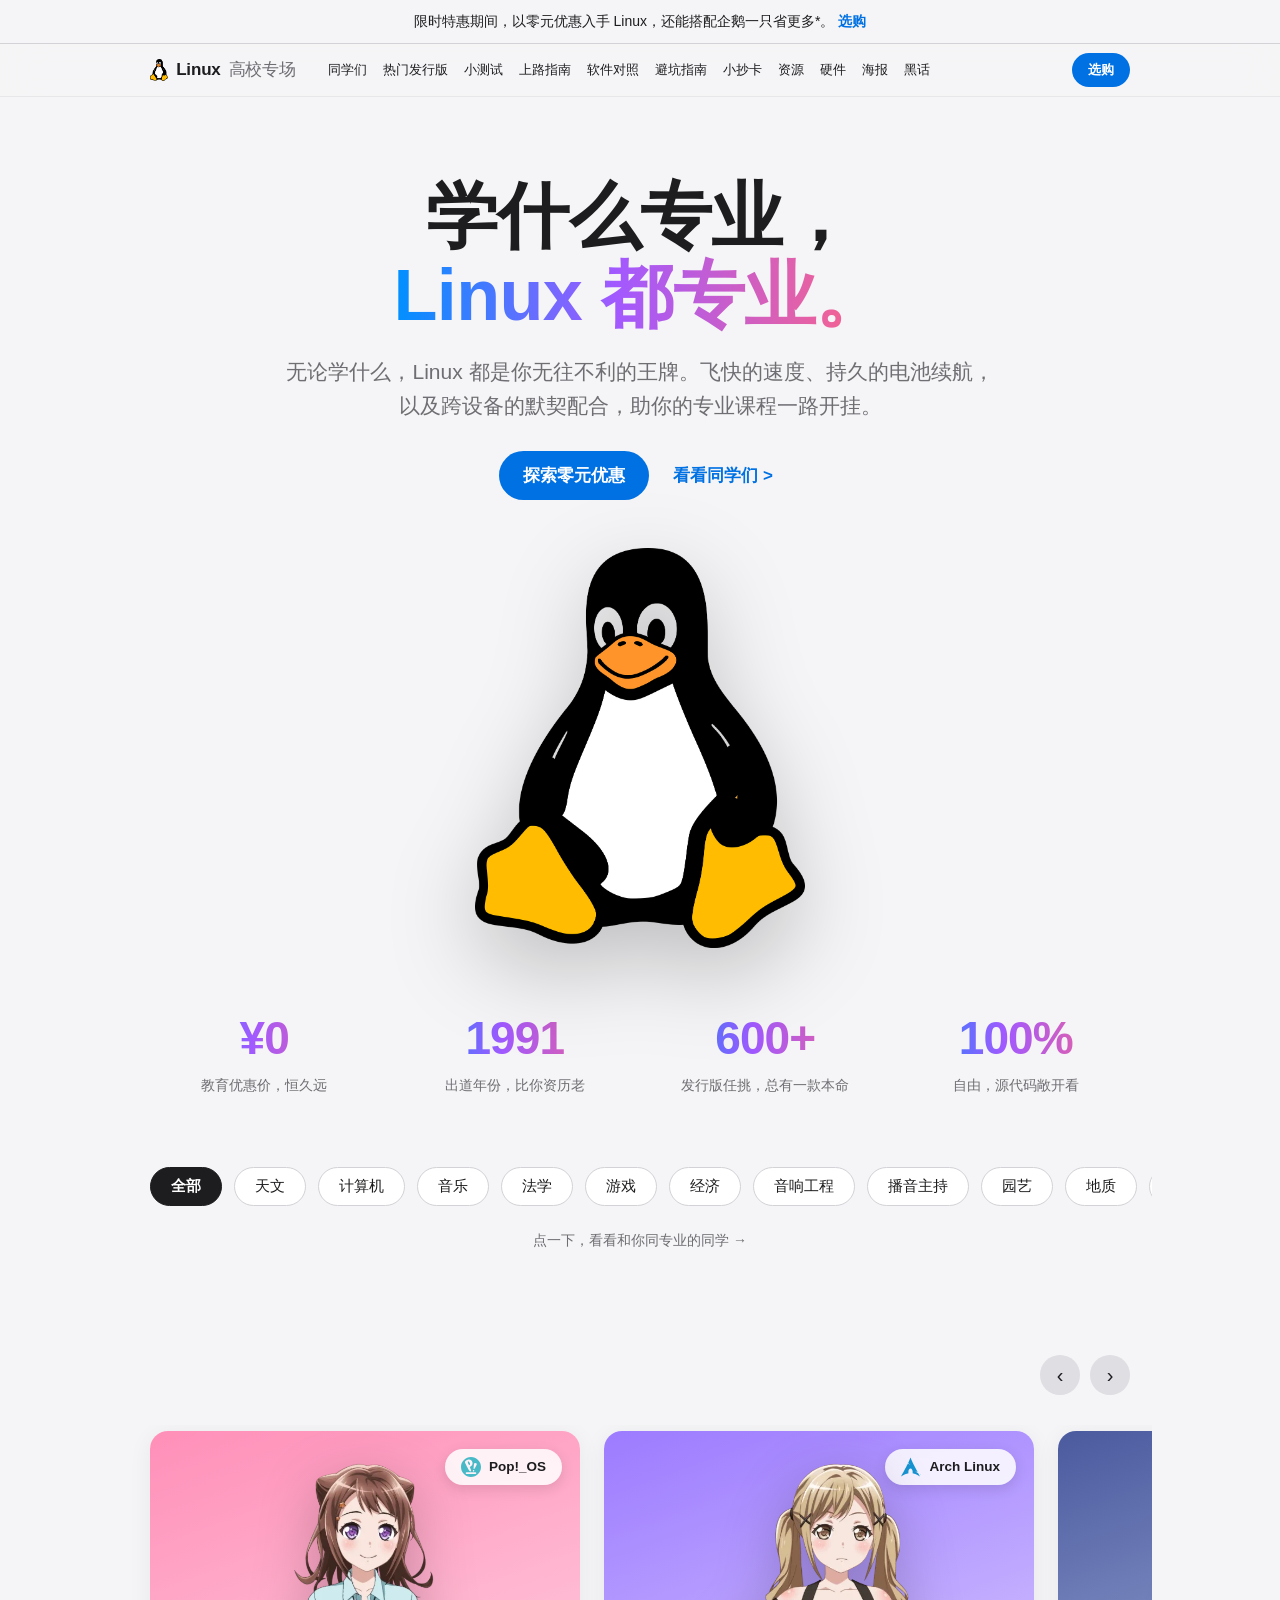
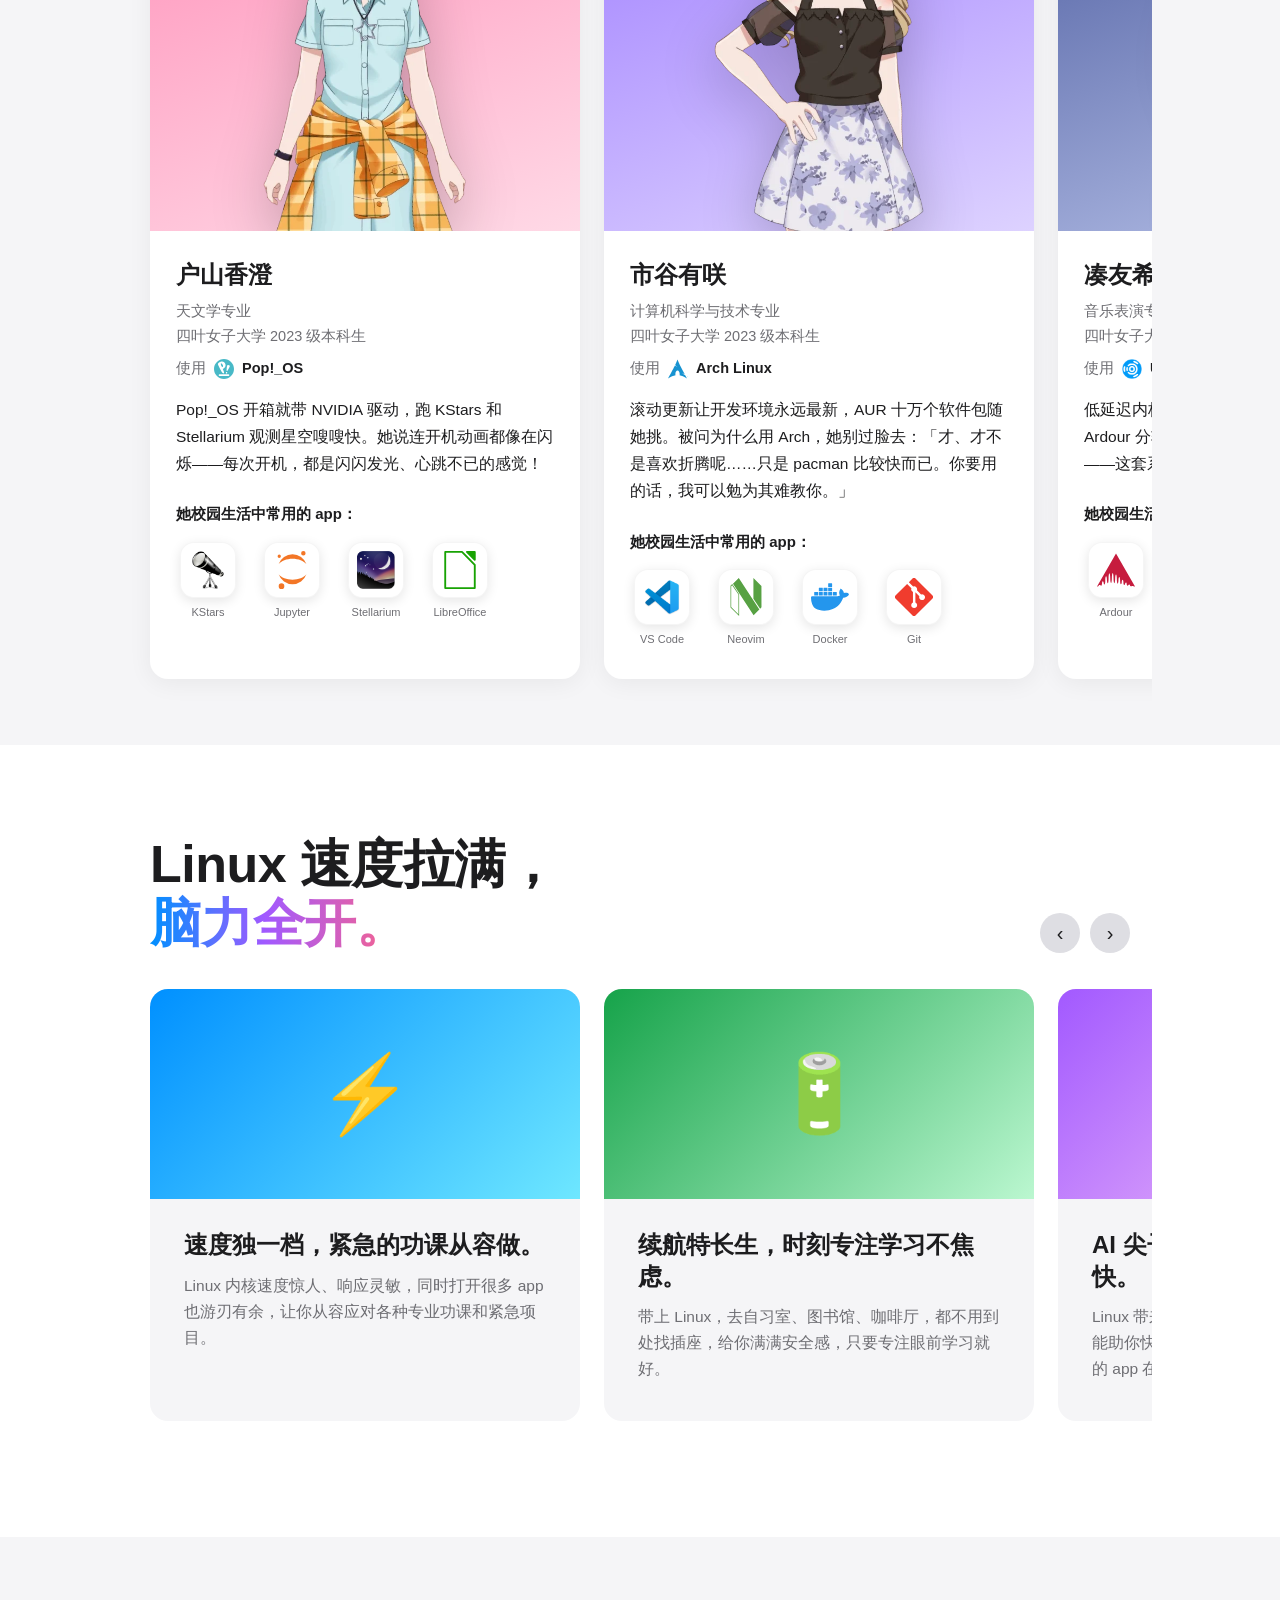
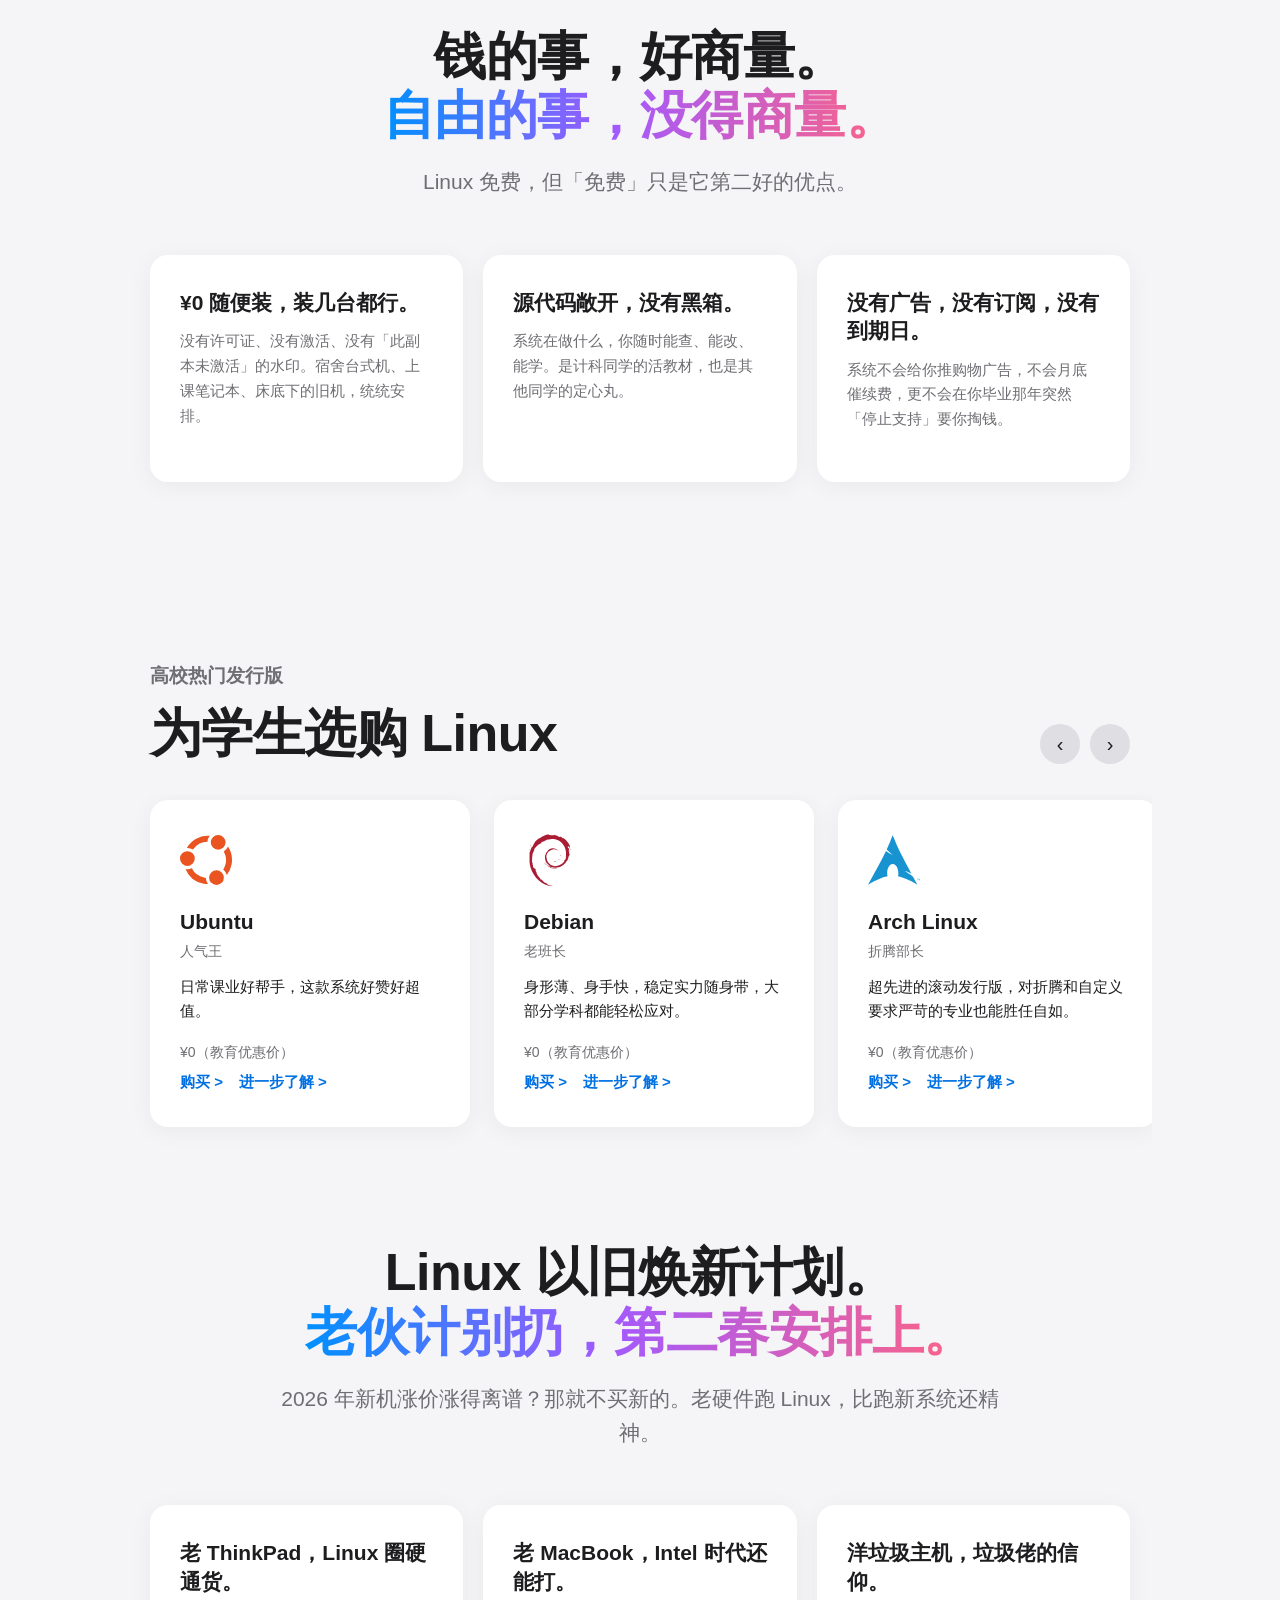
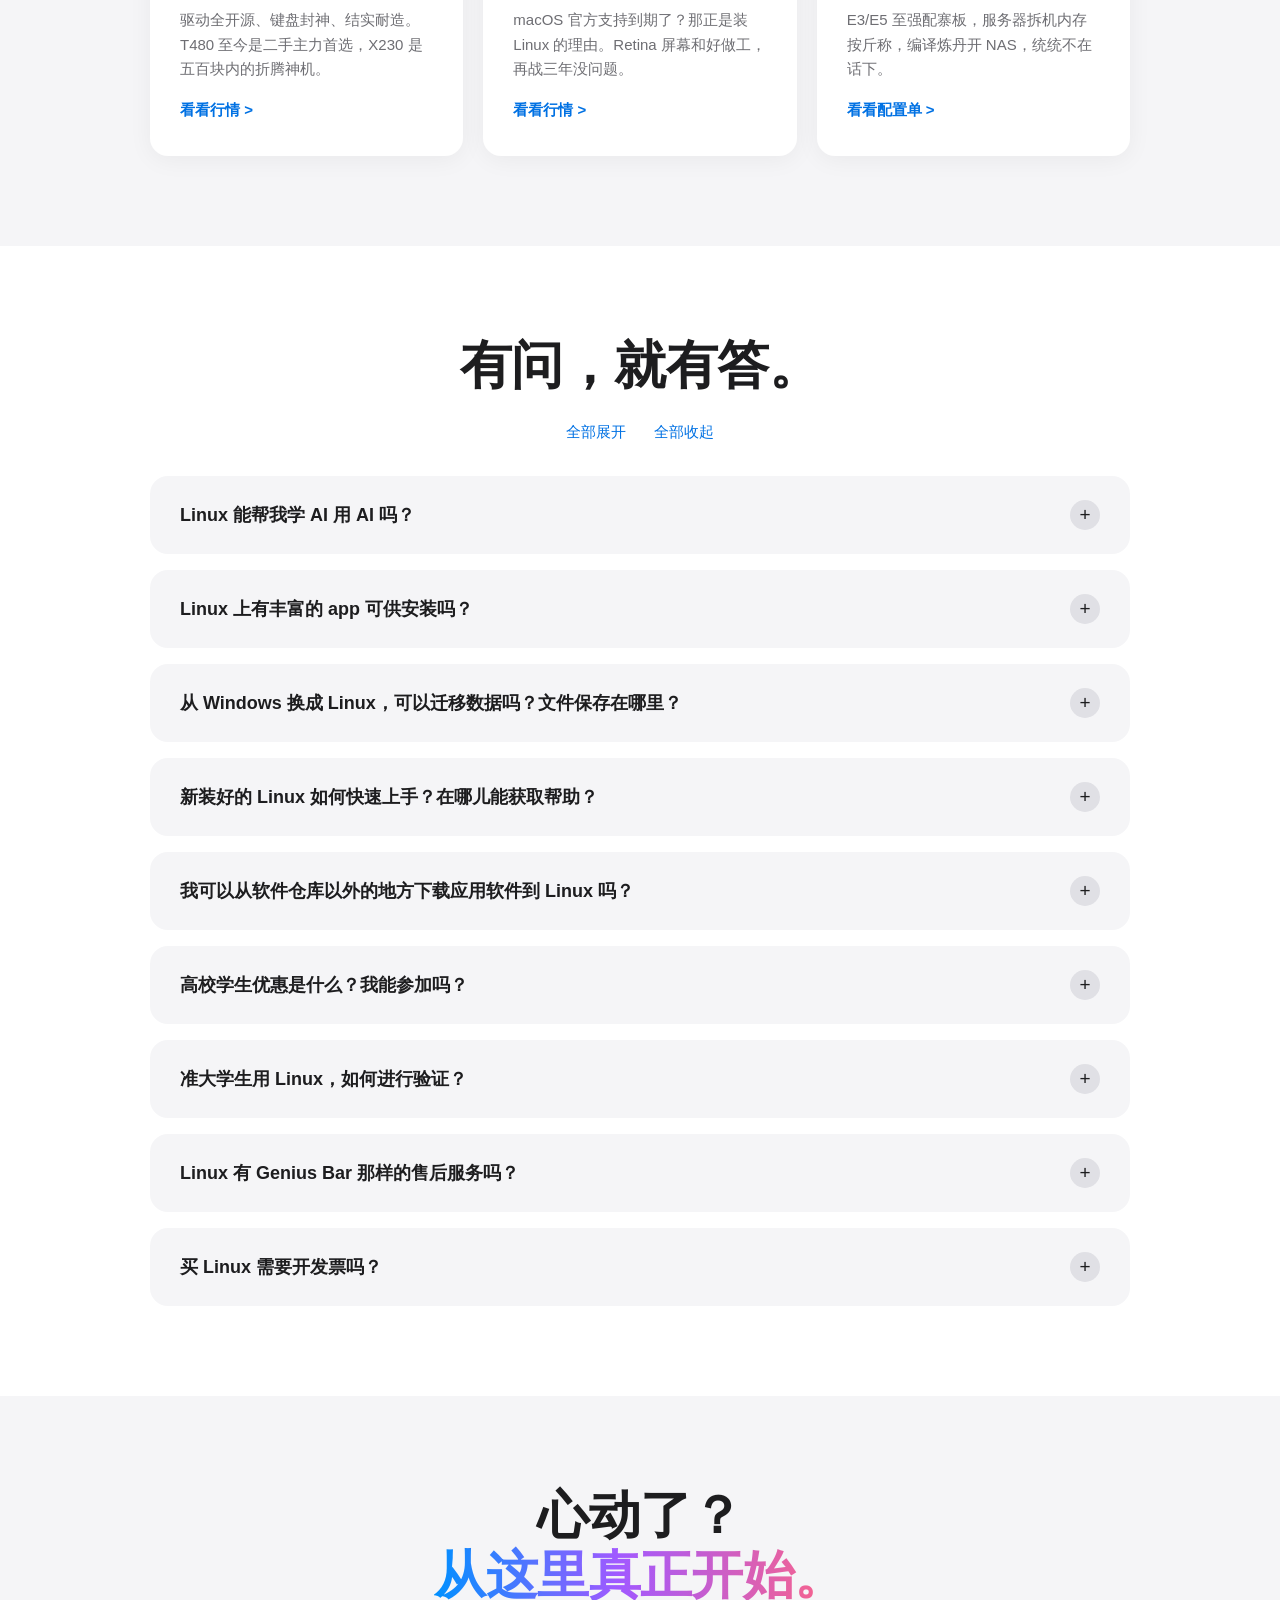
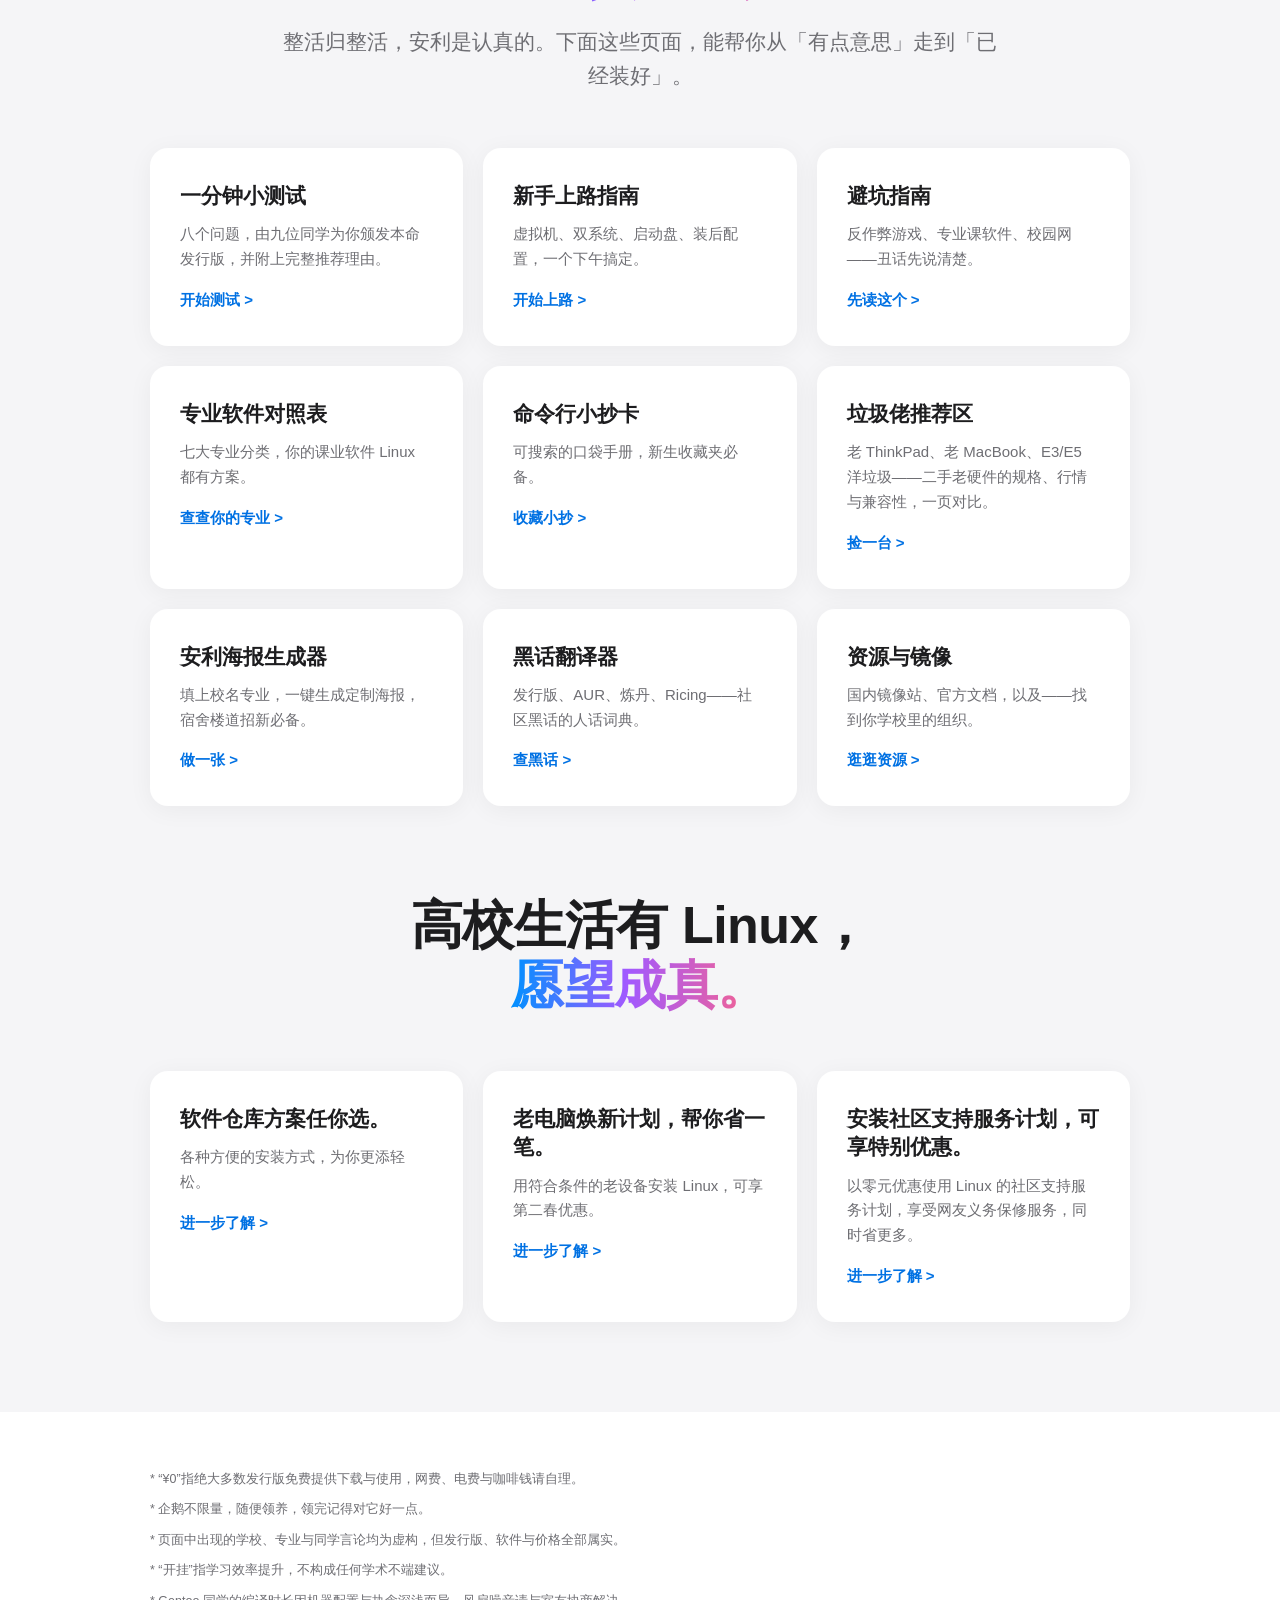
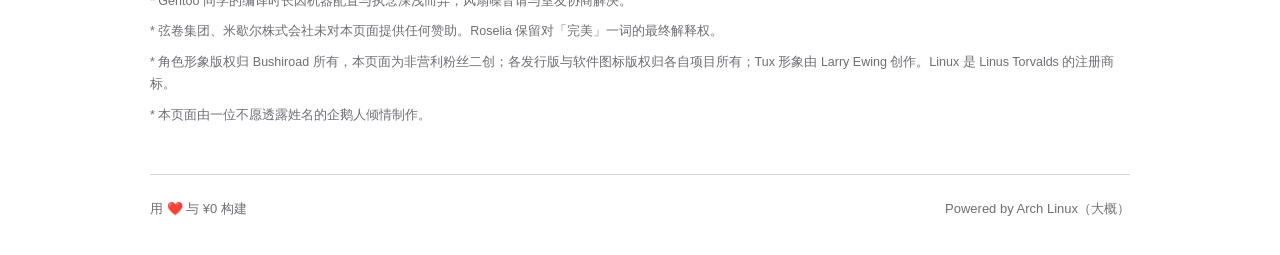
==== commit d42bf736: "新增MyGO两位代言人：高松燈×Ubuntu、千早愛音×Fedora（首页同学卡/小测试候选/海报大使）" ====
--- a/index.html
+++ b/index.html
@@ -214,7 +214,7 @@
 <section class="majors" id="majors">
   <div class="wrap">
     <div class="chips rv" id="major-chips">
-      <button class="chip on" data-m="all">全部</button><button class="chip" data-m="astro">天文</button><button class="chip" data-m="cs">计算机</button><button class="chip" data-m="music">音乐</button><button class="chip" data-m="law">法学</button><button class="chip" data-m="game">游戏</button><button class="chip" data-m="econ">经济</button><button class="chip" data-m="audio">音响工程</button><button class="chip" data-m="media">播音主持</button><button class="chip" data-m="horti">园艺</button>
+      <button class="chip on" data-m="all">全部</button><button class="chip" data-m="astro">天文</button><button class="chip" data-m="cs">计算机</button><button class="chip" data-m="music">音乐</button><button class="chip" data-m="law">法学</button><button class="chip" data-m="game">游戏</button><button class="chip" data-m="econ">经济</button><button class="chip" data-m="audio">音响工程</button><button class="chip" data-m="media">播音主持</button><button class="chip" data-m="horti">园艺</button><button class="chip" data-m="geo">地质</button><button class="chip" data-m="jour">新闻传播</button>
     </div>
     <p class="chip-note rv">点一下，看看和你同专业的同学 →</p>
   </div>
@@ -410,6 +410,48 @@
             <div class="app"><a class="tile" href="https://www.gimp.org" target="_blank" rel="noopener"><img src="img/icons/gimp.svg" alt="GIMP"></a><span>GIMP</span></div>
             <div class="app"><a class="tile" href="https://www.mozilla.org/firefox" target="_blank" rel="noopener"><img src="img/icons/firefox.svg" alt="Firefox"></a><span>Firefox</span></div>
             <div class="app"><a class="tile" href="https://gohugo.io" target="_blank" rel="noopener"><img src="img/icons/hugo.svg" alt="Hugo"></a><span>Hugo</span></div>
+          </div>
+        </div>
+      </div>
+    </div>
+
+    <div class="stu rv" data-major="geo">
+      <div class="stu-photo" style="background:linear-gradient(160deg,#5b7ba6,#cfe0f4);">
+        <span class="distro-badge"><img src="img/icons/ubuntu.svg" alt="">Ubuntu</span>
+        <img loading="lazy" decoding="async" src="img/char/tomori.webp" alt="高松燈">
+      </div>
+      <div class="stu-body">
+        <div class="stu-name">高松燈</div>
+        <div class="stu-meta">地质学专业<br>羽丘女子大学 2025 级本科生</div>
+        <div class="stu-use">使用 <img src="img/icons/ubuntu.svg" alt=""><b>Ubuntu</b></div>
+        <p class="stu-desc">人气王不是白叫的：教程最多、社区最大，迷路了也永远有人接住你。她在歌词本里写——「就算迷失方向，也想和你一起前进。」迷子们的乐队叫 MyGO，迷子们的归宿叫 Ubuntu。</p>
+        <div class="stu-apps"><div class="lbl">她校园生活中常用的 app：</div>
+          <div class="app-row">
+            <div class="app"><a class="tile" href="https://www.mozilla.org/firefox" target="_blank" rel="noopener"><img src="img/icons/firefox.svg" alt="Firefox"></a><span>Firefox</span></div>
+            <div class="app"><a class="tile" href="https://www.libreoffice.org" target="_blank" rel="noopener"><img src="img/icons/libreoffice.svg" alt="LibreOffice"></a><span>LibreOffice</span></div>
+            <div class="app"><a class="tile" href="https://www.zotero.org" target="_blank" rel="noopener"><img src="img/icons/zotero.svg" alt="Zotero"></a><span>Zotero</span></div>
+            <div class="app"><a class="tile" href="https://jupyter.org" target="_blank" rel="noopener"><img src="img/icons/jupyter.svg" alt="Jupyter"></a><span>Jupyter</span></div>
+          </div>
+        </div>
+      </div>
+    </div>
+
+    <div class="stu rv" data-major="jour">
+      <div class="stu-photo" style="background:linear-gradient(160deg,#fb7185,#ffe0e6);">
+        <span class="distro-badge"><img src="img/icons/fedora.svg" alt="">Fedora</span>
+        <img loading="lazy" decoding="async" src="img/char/anon.webp" alt="千早愛音">
+      </div>
+      <div class="stu-body">
+        <div class="stu-name">千早愛音</div>
+        <div class="stu-meta">新闻传播专业<br>羽丘女子大学 2025 级本科生</div>
+        <div class="stu-use">使用 <img src="img/icons/fedora.svg" alt=""><b>Fedora</b></div>
+        <p class="stu-desc">什么新追什么的弄潮儿：Wayland、PipeWire、最新内核，她永远全系第一个上车。桌面主题每周一换，还是朋友圈里的 Linux 种草机。「诶嘿嘿，这个版本，是我先跑起来的哦！」</p>
+        <div class="stu-apps"><div class="lbl">她校园生活中常用的 app：</div>
+          <div class="app-row">
+            <div class="app"><a class="tile" href="https://typst.app" target="_blank" rel="noopener"><img src="img/icons/typst.svg" alt="Typst"></a><span>Typst</span></div>
+            <div class="app"><a class="tile" href="https://www.mozilla.org/firefox" target="_blank" rel="noopener"><img src="img/icons/firefox.svg" alt="Firefox"></a><span>Firefox</span></div>
+            <div class="app"><a class="tile" href="https://inkscape.org" target="_blank" rel="noopener"><img src="img/icons/inkscape.svg" alt="Inkscape"></a><span>Inkscape</span></div>
+            <div class="app"><a class="tile" href="https://kdenlive.org" target="_blank" rel="noopener"><img src="img/icons/kdenlive.svg" alt="Kdenlive"></a><span>Kdenlive</span></div>
           </div>
         </div>
       </div>
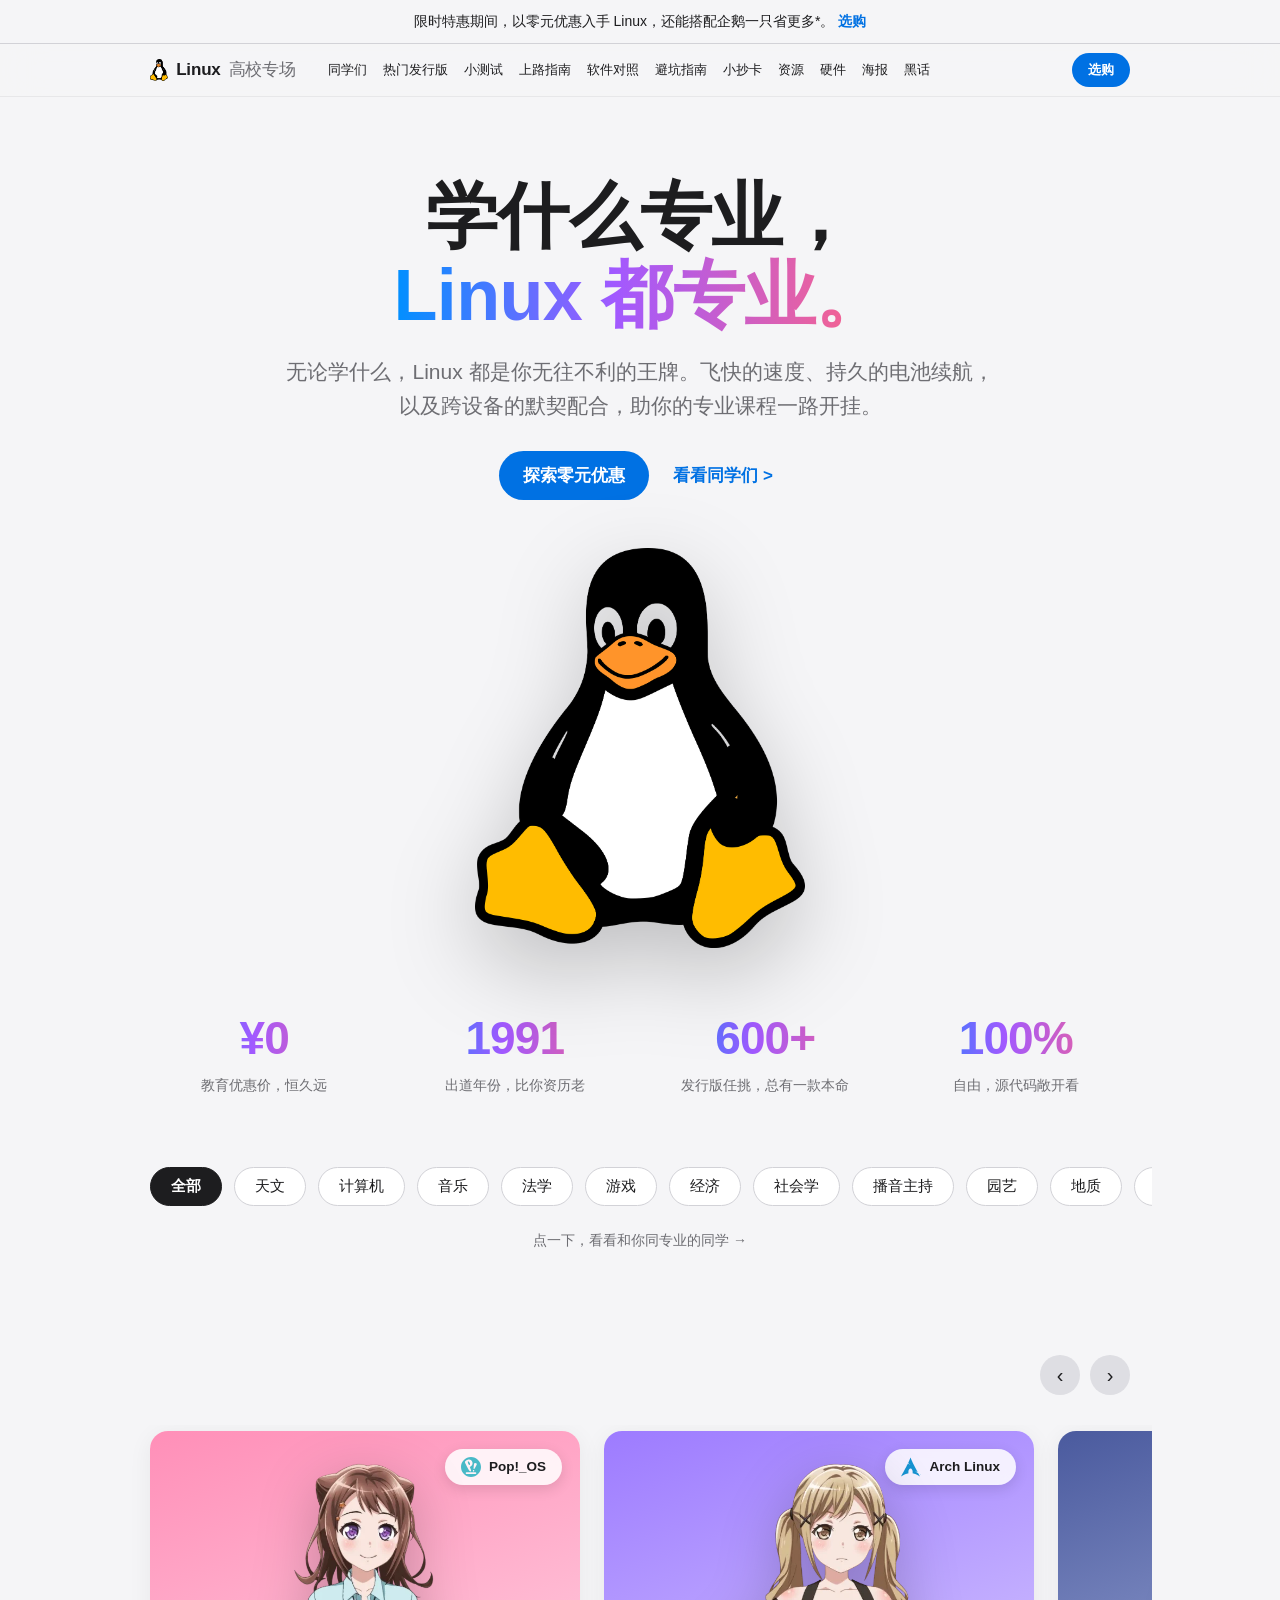
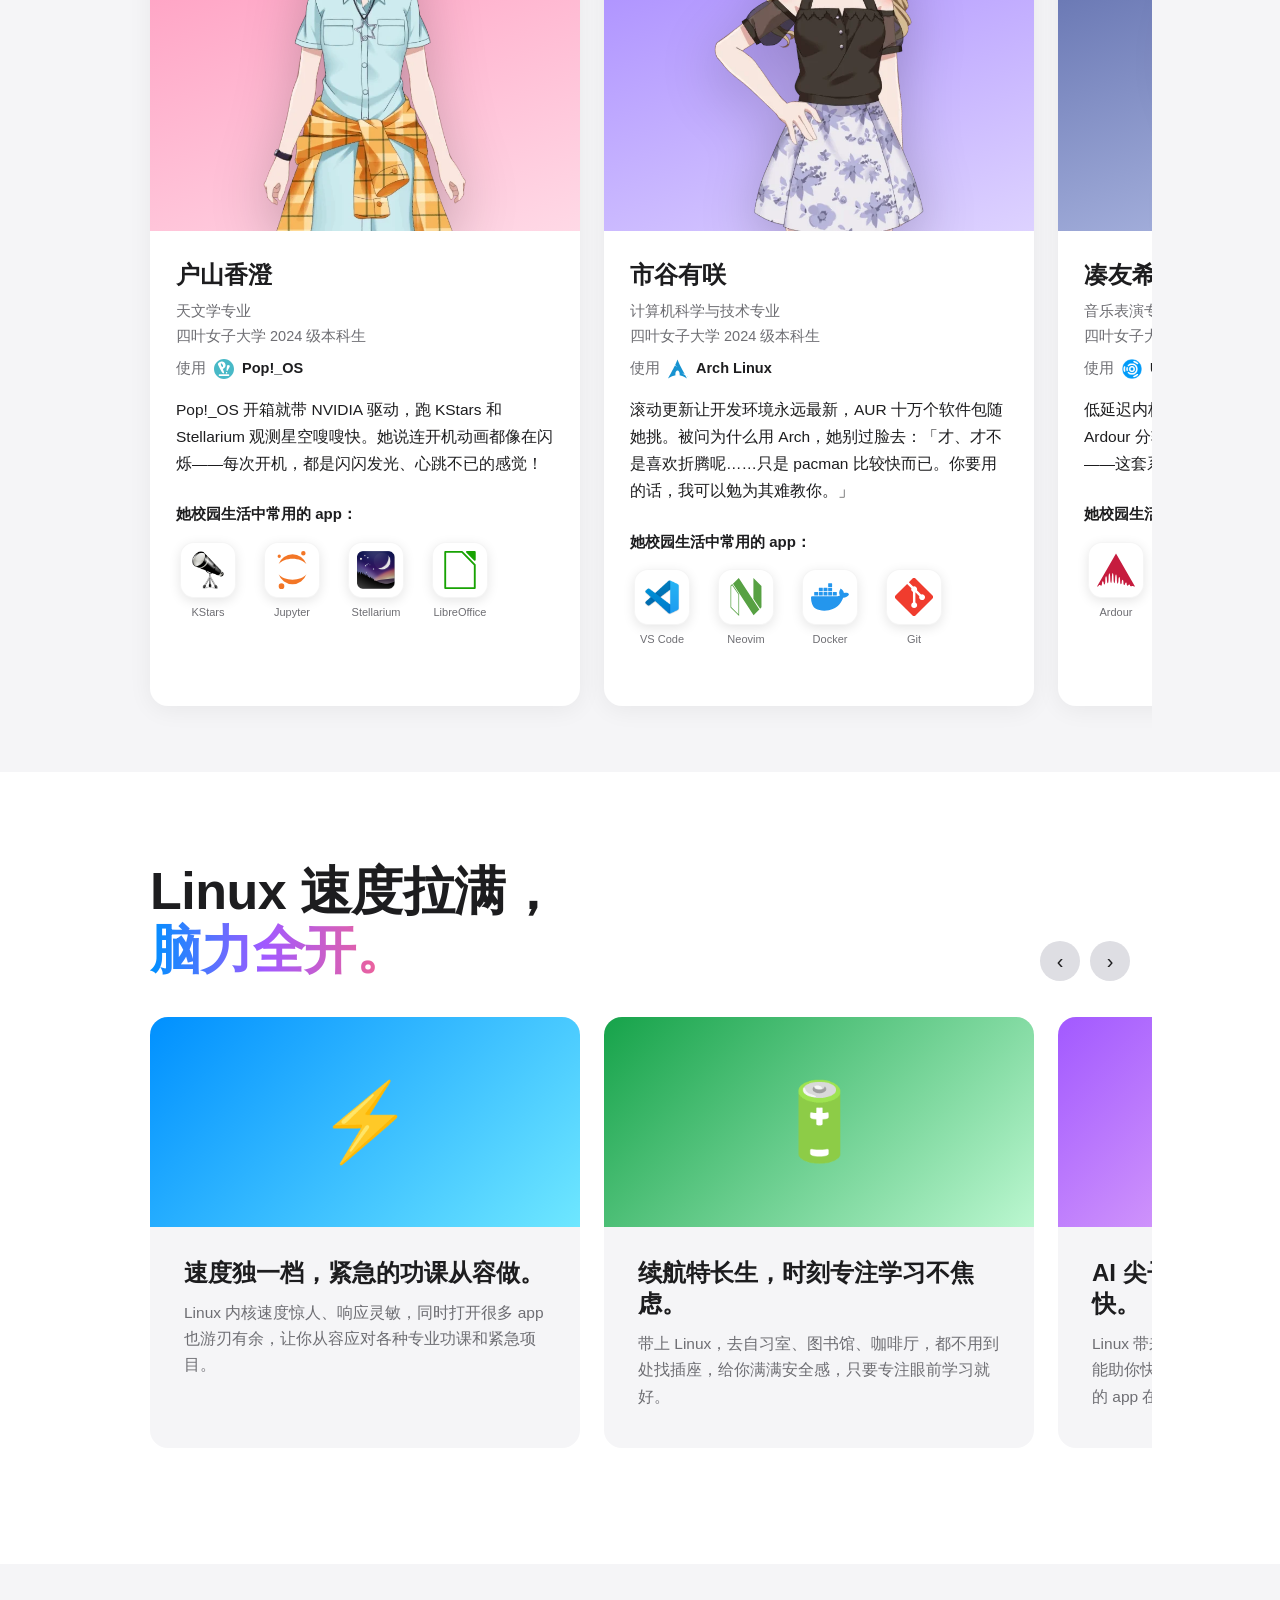
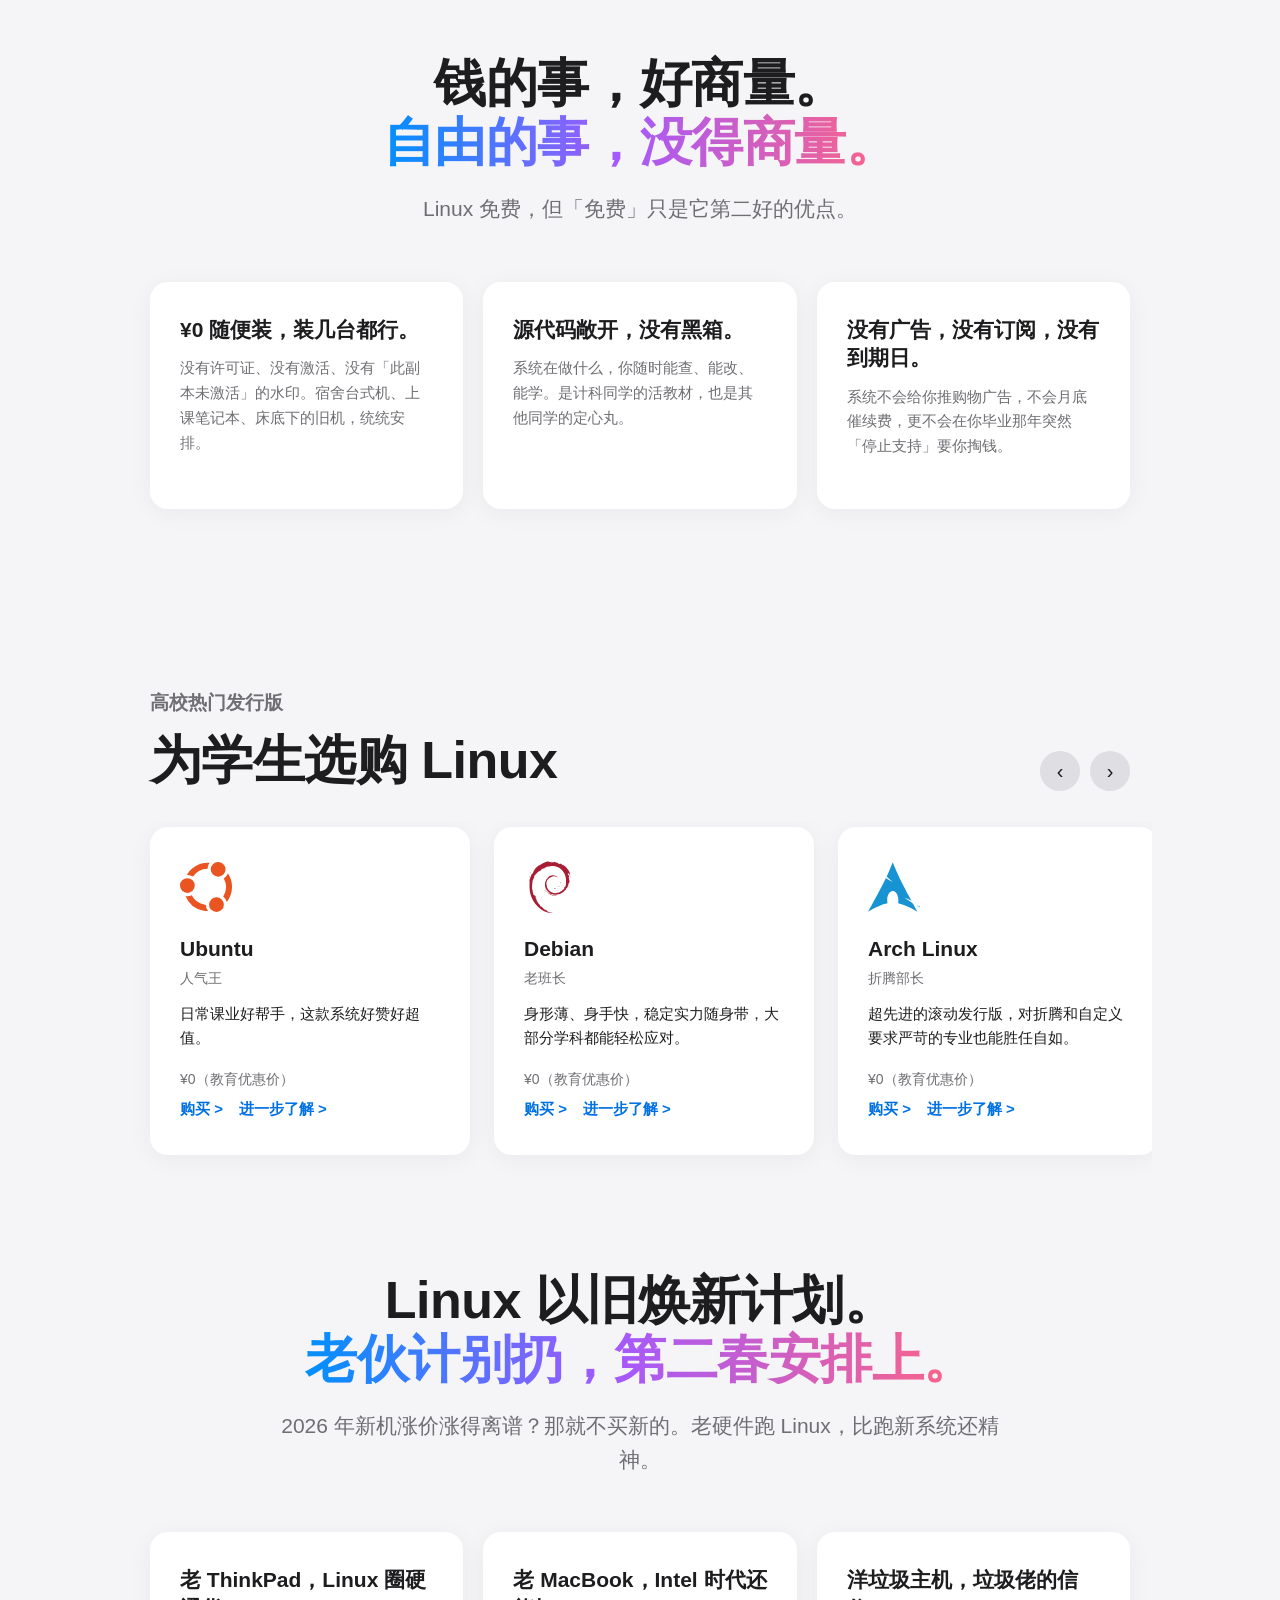
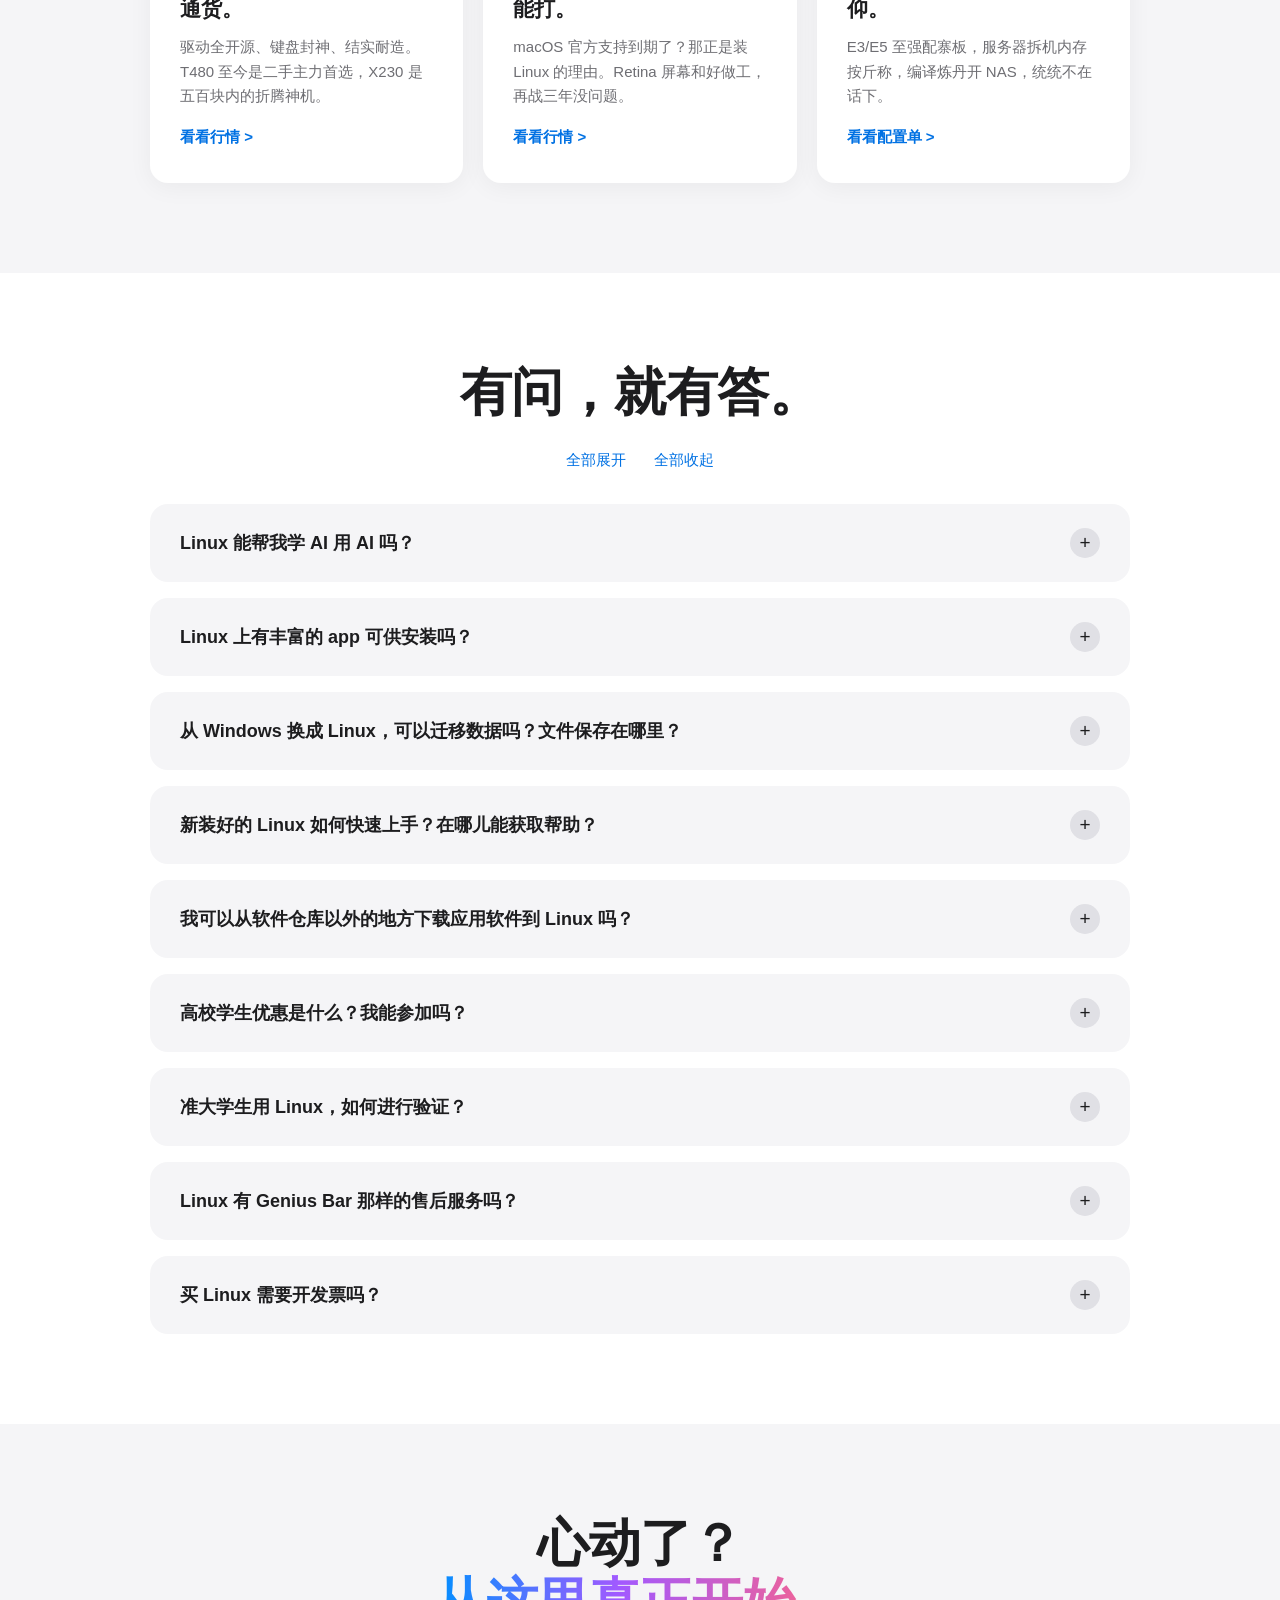
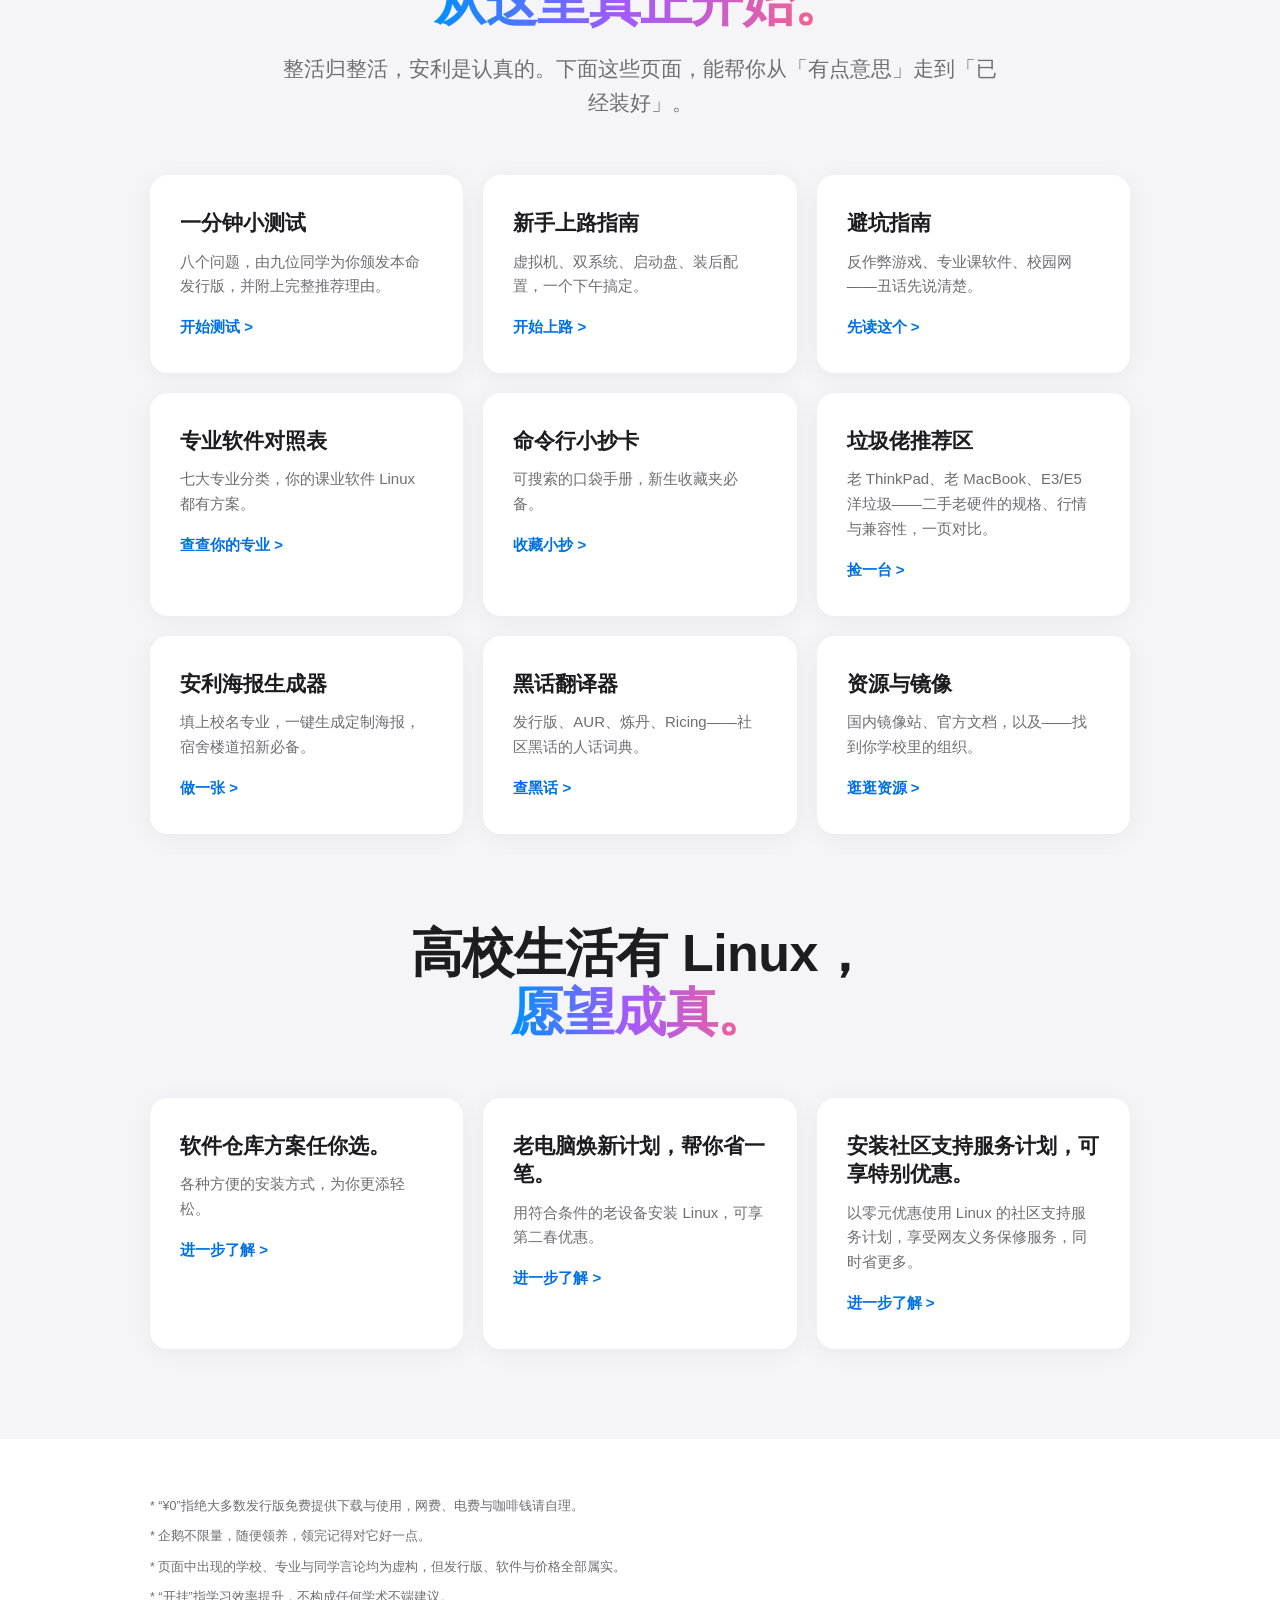
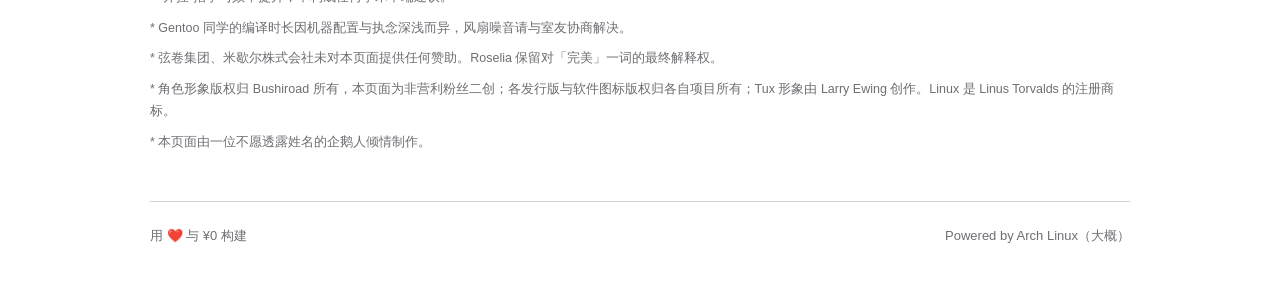
==== commit a2894064: "新增三位代言人：豊川祥子×Alpine、八幡海鈴×Kali、峰月律×deepin；按邦邦官设修正全站学校与年级（慶鵬/四叶女子大学，2023-2026级）" ====
--- a/index.html
+++ b/index.html
@@ -214,7 +214,7 @@
 <section class="majors" id="majors">
   <div class="wrap">
     <div class="chips rv" id="major-chips">
-      <button class="chip on" data-m="all">全部</button><button class="chip" data-m="astro">天文</button><button class="chip" data-m="cs">计算机</button><button class="chip" data-m="music">音乐</button><button class="chip" data-m="law">法学</button><button class="chip" data-m="game">游戏</button><button class="chip" data-m="econ">经济</button><button class="chip" data-m="audio">音响工程</button><button class="chip" data-m="media">播音主持</button><button class="chip" data-m="horti">园艺</button><button class="chip" data-m="geo">地质</button><button class="chip" data-m="jour">新闻传播</button>
+      <button class="chip on" data-m="all">全部</button><button class="chip" data-m="astro">天文</button><button class="chip" data-m="cs">计算机</button><button class="chip" data-m="music">音乐</button><button class="chip" data-m="law">法学</button><button class="chip" data-m="game">游戏</button><button class="chip" data-m="econ">经济</button><button class="chip" data-m="audio">社会学</button><button class="chip" data-m="media">播音主持</button><button class="chip" data-m="horti">园艺</button><button class="chip" data-m="geo">地质</button><button class="chip" data-m="jour">新闻传播</button><button class="chip" data-m="se">软件工程</button><button class="chip" data-m="sec">网络空间安全</button><button class="chip" data-m="design">视觉传达</button>
     </div>
     <p class="chip-note rv">点一下，看看和你同专业的同学 →</p>
   </div>
@@ -233,7 +233,7 @@
       </div>
       <div class="stu-body">
         <div class="stu-name">户山香澄</div>
-        <div class="stu-meta">天文学专业<br>四叶女子大学 2023 级本科生</div>
+        <div class="stu-meta">天文学专业<br>四叶女子大学 2024 级本科生</div>
         <div class="stu-use">使用 <img src="img/icons/popos.svg" alt=""><b>Pop!_OS</b></div>
         <p class="stu-desc">Pop!_OS 开箱就带 NVIDIA 驱动，跑 KStars 和 Stellarium 观测星空嗖嗖快。她说连开机动画都像在闪烁——每次开机，都是闪闪发光、心跳不已的感觉！</p>
         <div class="stu-apps"><div class="lbl">她校园生活中常用的 app：</div>
@@ -254,7 +254,7 @@
       </div>
       <div class="stu-body">
         <div class="stu-name">市谷有咲</div>
-        <div class="stu-meta">计算机科学与技术专业<br>四叶女子大学 2023 级本科生</div>
+        <div class="stu-meta">计算机科学与技术专业<br>四叶女子大学 2024 级本科生</div>
         <div class="stu-use">使用 <img src="img/icons/archlinux.svg" alt=""><b>Arch Linux</b></div>
         <p class="stu-desc">滚动更新让开发环境永远最新，AUR 十万个软件包随她挑。被问为什么用 Arch，她别过脸去：「才、才不是喜欢折腾呢……只是 pacman 比较快而已。你要用的话，我可以勉为其难教你。」</p>
         <div class="stu-apps"><div class="lbl">她校园生活中常用的 app：</div>
@@ -275,7 +275,7 @@
       </div>
       <div class="stu-body">
         <div class="stu-name">凑友希那</div>
-        <div class="stu-meta">音乐表演专业（声乐方向）<br>四叶女子大学 2022 级本科生</div>
+        <div class="stu-meta">音乐表演专业（声乐方向）<br>四叶女子大学 2023 级本科生</div>
         <div class="stu-use">使用 <img src="img/icons/ubuntustudio.png" alt=""><b>Ubuntu Studio</b></div>
         <p class="stu-desc">低延迟内核配合 PipeWire，录音监听毫无迟滞。从 Ardour 分轨混音到最终母带导出，每一步都必须完美——这套系统，配得上 Roselia 的音乐。</p>
         <div class="stu-apps"><div class="lbl">她校园生活中常用的 app：</div>
@@ -296,7 +296,7 @@
       </div>
       <div class="stu-body">
         <div class="stu-name">冰川纱夜</div>
-        <div class="stu-meta">法学专业<br>四叶女子大学 2022 级本科生</div>
+        <div class="stu-meta">法学专业<br>庆鹏女子大学 2023 级本科生</div>
         <div class="stu-use">使用 <img src="img/icons/debian.svg" alt=""><b>Debian</b></div>
         <p class="stu-desc">Stable 分支三十年如一日，一切行为都有据可查，像法条一样严谨可预期。三年不出一次意外。她说，系统和人一样——守规矩，才值得信赖。</p>
         <div class="stu-apps"><div class="lbl">她校园生活中常用的 app：</div>
@@ -317,7 +317,7 @@
       </div>
       <div class="stu-body">
         <div class="stu-name">宇田川亚子</div>
-        <div class="stu-meta">数字媒体技术专业（游戏方向）<br>四叶女子大学 2023 级本科生</div>
+        <div class="stu-meta">数字媒体技术专业（游戏方向）<br>四叶女子大学 2024 级本科生</div>
         <div class="stu-use">使用 <img src="img/icons/bazzite.svg" alt=""><b>Bazzite</b></div>
         <p class="stu-desc">类 SteamOS 的不可变游戏系统，Steam 与 Proton 预装，3A 大作点开即玩，折腾坏了一键回滚。「呼呼呼……汝可知晓，Proton 乃是连通异世界之门的禁咒！大魔姬亚子，于 Linux 之领域降临——！」</p>
         <div class="stu-apps"><div class="lbl">她校园生活中常用的 app：</div>
@@ -338,7 +338,7 @@
       </div>
       <div class="stu-body">
         <div class="stu-name">弦卷心</div>
-        <div class="stu-meta">经济学专业<br>四叶女子大学 2022 级本科生</div>
+        <div class="stu-meta">经济学专业<br>四叶女子大学 2024 级本科生</div>
         <div class="stu-use">使用 <img src="img/icons/nixos.svg" alt=""><b>NixOS</b></div>
         <p class="stu-desc">她把整套系统写进一份 configuration.nix，无论重建多少次，环境都一模一样地复现。「把幸福写进配置文件，每次开机笑容都如期而至——这就是最棒的经济学！」</p>
         <div class="stu-apps"><div class="lbl">她校园生活中常用的 app：</div>
@@ -359,7 +359,7 @@
       </div>
       <div class="stu-body">
         <div class="stu-name">大和麻弥</div>
-        <div class="stu-meta">音响工程专业<br>都立艺术大学 2023 级本科生</div>
+        <div class="stu-meta">社会学专业<br>庆鹏女子大学 2023 级本科生</div>
         <div class="stu-use">使用 <img src="img/icons/gentoo.svg" alt=""><b>Gentoo</b></div>
         <p class="stu-desc">每一个编译选项都由亲手调校，像调试整套 PA 系统一样令人着迷。等待编译的深夜，风扇稳定运转的声音都格外悦耳……呵呵，器材的乐趣，懂的人自然懂。</p>
         <div class="stu-apps"><div class="lbl">她校园生活中常用的 app：</div>
@@ -401,7 +401,7 @@
       </div>
       <div class="stu-body">
         <div class="stu-name">美竹兰</div>
-        <div class="stu-meta">园艺专业<br>都立农业大学 2023 级本科生</div>
+        <div class="stu-meta">园艺专业<br>庆鹏女子大学 2024 级本科生</div>
         <div class="stu-use">使用 <img src="img/icons/opensuse.svg" alt=""><b>openSUSE</b></div>
         <p class="stu-desc">家里花道教室的官网，就是她在 Tumbleweed 上亲手搭的。YaST 一出手，配置全都有。至于为什么选它——「变色龙和绿叶，很配吧。跟平常一样就好。」</p>
         <div class="stu-apps"><div class="lbl">她校园生活中常用的 app：</div>
@@ -422,7 +422,7 @@
       </div>
       <div class="stu-body">
         <div class="stu-name">高松燈</div>
-        <div class="stu-meta">地质学专业<br>羽丘女子大学 2025 级本科生</div>
+        <div class="stu-meta">地质学专业<br>四叶女子大学 2026 级本科生</div>
         <div class="stu-use">使用 <img src="img/icons/ubuntu.svg" alt=""><b>Ubuntu</b></div>
         <p class="stu-desc">人气王不是白叫的：教程最多、社区最大，迷路了也永远有人接住你。她在歌词本里写——「就算迷失方向，也想和你一起前进。」迷子们的乐队叫 MyGO，迷子们的归宿叫 Ubuntu。</p>
         <div class="stu-apps"><div class="lbl">她校园生活中常用的 app：</div>
@@ -443,7 +443,7 @@
       </div>
       <div class="stu-body">
         <div class="stu-name">千早愛音</div>
-        <div class="stu-meta">新闻传播专业<br>羽丘女子大学 2025 级本科生</div>
+        <div class="stu-meta">新闻传播专业<br>庆鹏女子大学 2026 级本科生</div>
         <div class="stu-use">使用 <img src="img/icons/fedora.svg" alt=""><b>Fedora</b></div>
         <p class="stu-desc">什么新追什么的弄潮儿：Wayland、PipeWire、最新内核，她永远全系第一个上车。桌面主题每周一换，还是朋友圈里的 Linux 种草机。「诶嘿嘿，这个版本，是我先跑起来的哦！」</p>
         <div class="stu-apps"><div class="lbl">她校园生活中常用的 app：</div>
@@ -452,6 +452,69 @@
             <div class="app"><a class="tile" href="https://www.mozilla.org/firefox" target="_blank" rel="noopener"><img src="img/icons/firefox.svg" alt="Firefox"></a><span>Firefox</span></div>
             <div class="app"><a class="tile" href="https://inkscape.org" target="_blank" rel="noopener"><img src="img/icons/inkscape.svg" alt="Inkscape"></a><span>Inkscape</span></div>
             <div class="app"><a class="tile" href="https://kdenlive.org" target="_blank" rel="noopener"><img src="img/icons/kdenlive.svg" alt="Kdenlive"></a><span>Kdenlive</span></div>
+          </div>
+        </div>
+      </div>
+    </div>
+
+    <div class="stu rv" data-major="se">
+      <div class="stu-photo" style="background:linear-gradient(160deg,#1a2e4a,#c9d8ee);">
+        <span class="distro-badge"><img src="img/icons/alpinelinux.svg" alt="">Alpine</span>
+        <img loading="lazy" decoding="async" src="img/char/sakiko.webp" alt="豊川祥子">
+      </div>
+      <div class="stu-body">
+        <div class="stu-name">豊川祥子</div>
+        <div class="stu-meta">软件工程专业<br>庆鹏女子大学 2026 级本科生</div>
+        <div class="stu-use">使用 <img src="img/icons/alpinelinux.svg" alt=""><b>Alpine Linux</b></div>
+        <p class="stu-desc">镜像不到 100MB，musl + OpenRC 极简透明，从 Docker 容器到路由器固件，云端处处是她的身影。家道中落后从头再来，打三份工也要亲手把系统裁到最小——「贵安。……客服？那是打工时的称呼，请忘掉。」</p>
+        <div class="stu-apps"><div class="lbl">她校园生活中常用的 app：</div>
+          <div class="app-row">
+            <div class="app"><a class="tile" href="https://www.docker.com" target="_blank" rel="noopener"><img src="img/icons/docker.svg" alt="Docker"></a><span>Docker</span></div>
+            <div class="app"><a class="tile" href="https://git-scm.com" target="_blank" rel="noopener"><img src="img/icons/git.svg" alt="Git"></a><span>Git</span></div>
+            <div class="app"><a class="tile" href="https://neovim.io" target="_blank" rel="noopener"><img src="img/icons/neovim.svg" alt="Neovim"></a><span>Neovim</span></div>
+            <div class="app"><a class="tile" href="https://gohugo.io" target="_blank" rel="noopener"><img src="img/icons/hugo.svg" alt="Hugo"></a><span>Hugo</span></div>
+          </div>
+        </div>
+      </div>
+    </div>
+
+    <div class="stu rv" data-major="sec">
+      <div class="stu-photo" style="background:linear-gradient(160deg,#2d2d3a,#d4d4e0);">
+        <span class="distro-badge"><img src="img/icons/kalilinux.svg" alt="">Kali</span>
+        <img loading="lazy" decoding="async" src="img/char/umiri.webp" alt="八幡海鈴">
+      </div>
+      <div class="stu-body">
+        <div class="stu-name">八幡海鈴</div>
+        <div class="stu-meta">网络空间安全专业<br>四叶女子大学 2026 级本科生</div>
+        <div class="stu-use">使用 <img src="img/icons/kalilinux.svg" alt=""><b>Kali Linux</b></div>
+        <p class="stu-desc">六百多件渗透测试工具预装，CTF 赛场和网安实验室的标配军火库。接了委托就全力以赴，工具箱永远开箱即战——「委托受理。……报酬？请我一顿烤肉就好。」</p>
+        <div class="stu-apps"><div class="lbl">她校园生活中常用的 app：</div>
+          <div class="app-row">
+            <div class="app"><a class="tile" href="https://www.kali.org/tools/" target="_blank" rel="noopener"><img src="img/icons/kalilinux.svg" alt="Kali 工具箱"></a><span>Kali 工具箱</span></div>
+            <div class="app"><a class="tile" href="https://www.docker.com" target="_blank" rel="noopener"><img src="img/icons/docker.svg" alt="Docker"></a><span>Docker</span></div>
+            <div class="app"><a class="tile" href="https://git-scm.com" target="_blank" rel="noopener"><img src="img/icons/git.svg" alt="Git"></a><span>Git</span></div>
+            <div class="app"><a class="tile" href="https://neovim.io" target="_blank" rel="noopener"><img src="img/icons/neovim.svg" alt="Neovim"></a><span>Neovim</span></div>
+          </div>
+        </div>
+      </div>
+    </div>
+
+    <div class="stu rv" data-major="design">
+      <div class="stu-photo" style="background:linear-gradient(160deg,#4477cc,#dbe9fb);">
+        <span class="distro-badge"><img src="img/icons/deepin.svg" alt="">deepin</span>
+        <img loading="lazy" decoding="async" src="img/char/ritsu.webp" alt="峰月律">
+      </div>
+      <div class="stu-body">
+        <div class="stu-name">峰月律</div>
+        <div class="stu-meta">视觉传达设计专业<br>四叶女子大学 2026 级本科生</div>
+        <div class="stu-use">使用 <img src="img/icons/deepin.svg" alt=""><b>deepin</b></div>
+        <p class="stu-desc">国产发行版的颜值担当：DDE 桌面精致顺滑，中文体验开箱即用。像节奏吉他一样不抢拍、不拖拍，稳稳托住全队的底层——「基础的版本，才更要认真打好。」</p>
+        <div class="stu-apps"><div class="lbl">她校园生活中常用的 app：</div>
+          <div class="app-row">
+            <div class="app"><a class="tile" href="https://www.deepin.org" target="_blank" rel="noopener"><img src="img/icons/deepin.svg" alt="深度商店"></a><span>深度商店</span></div>
+            <div class="app"><a class="tile" href="https://www.mozilla.org/firefox" target="_blank" rel="noopener"><img src="img/icons/firefox.svg" alt="Firefox"></a><span>Firefox</span></div>
+            <div class="app"><a class="tile" href="https://www.libreoffice.org" target="_blank" rel="noopener"><img src="img/icons/libreoffice.svg" alt="LibreOffice"></a><span>LibreOffice</span></div>
+            <div class="app"><a class="tile" href="https://www.gimp.org" target="_blank" rel="noopener"><img src="img/icons/gimp.svg" alt="GIMP"></a><span>GIMP</span></div>
           </div>
         </div>
       </div>
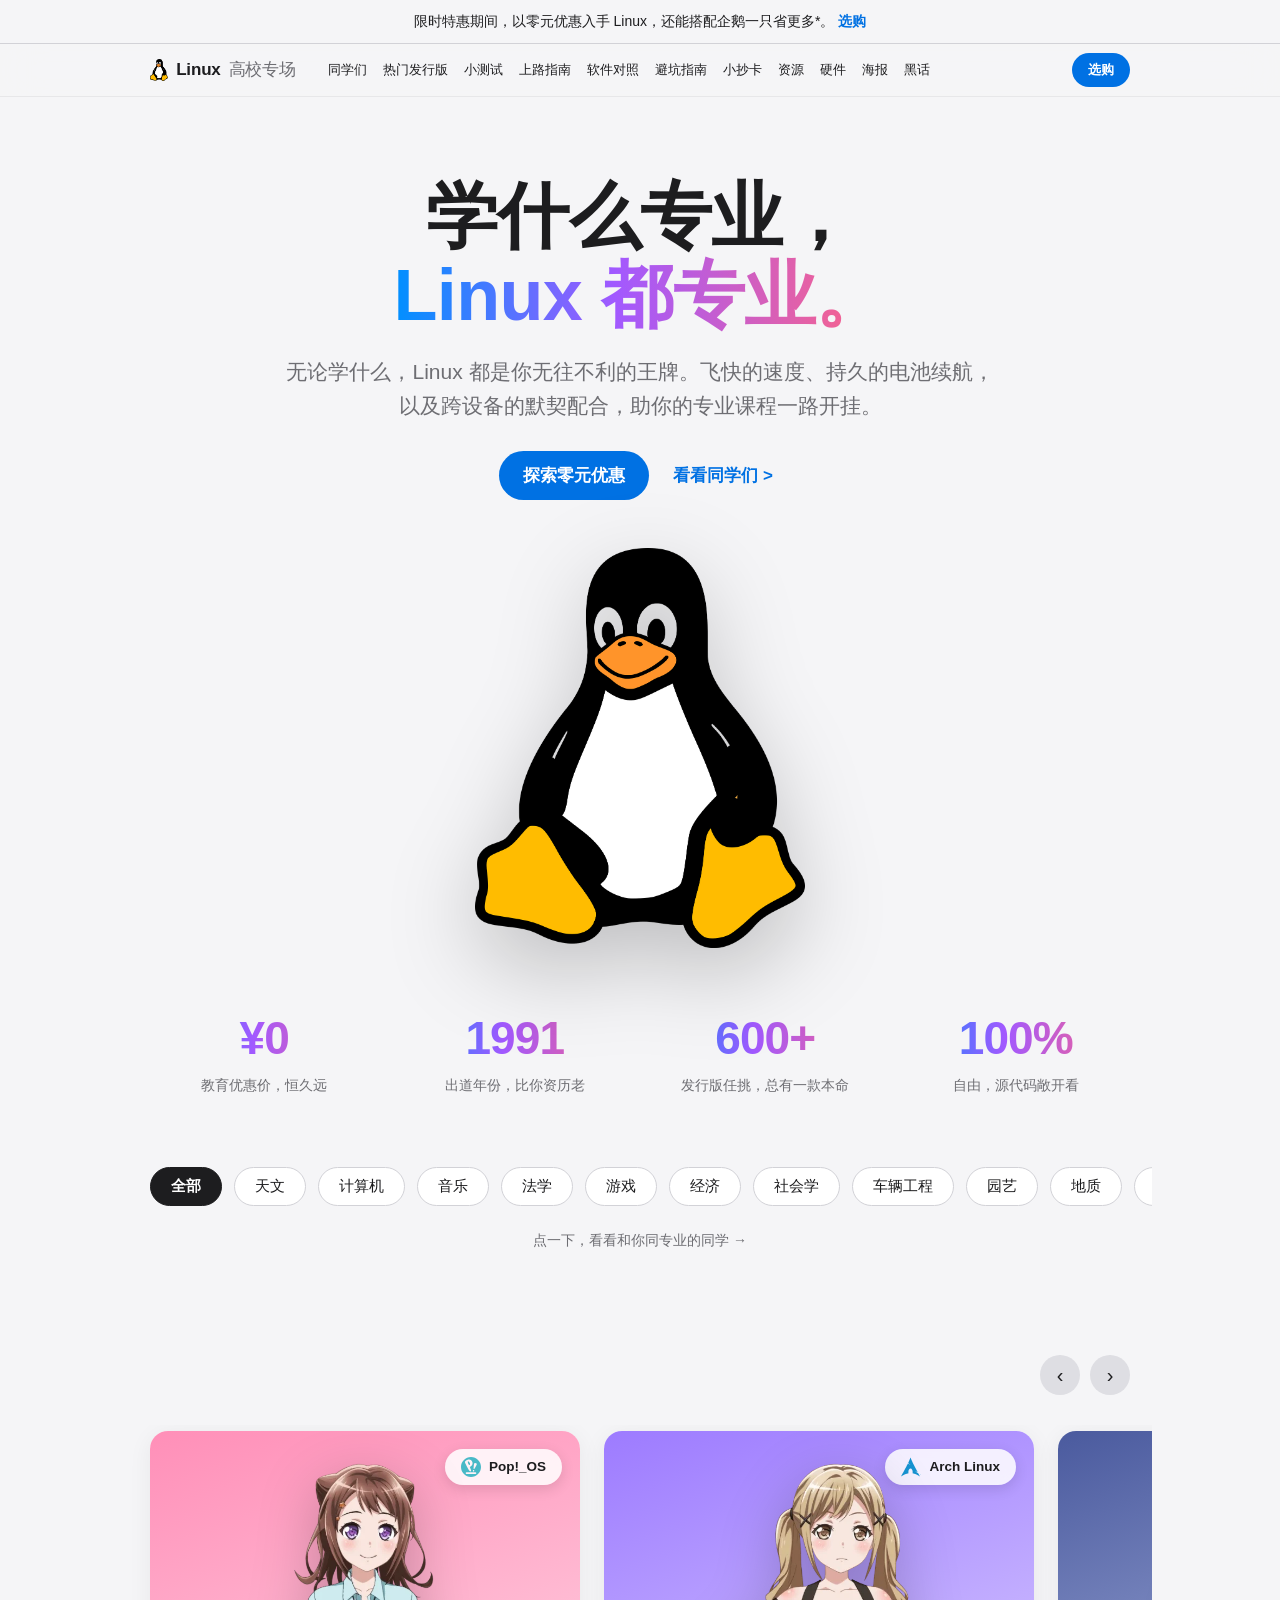
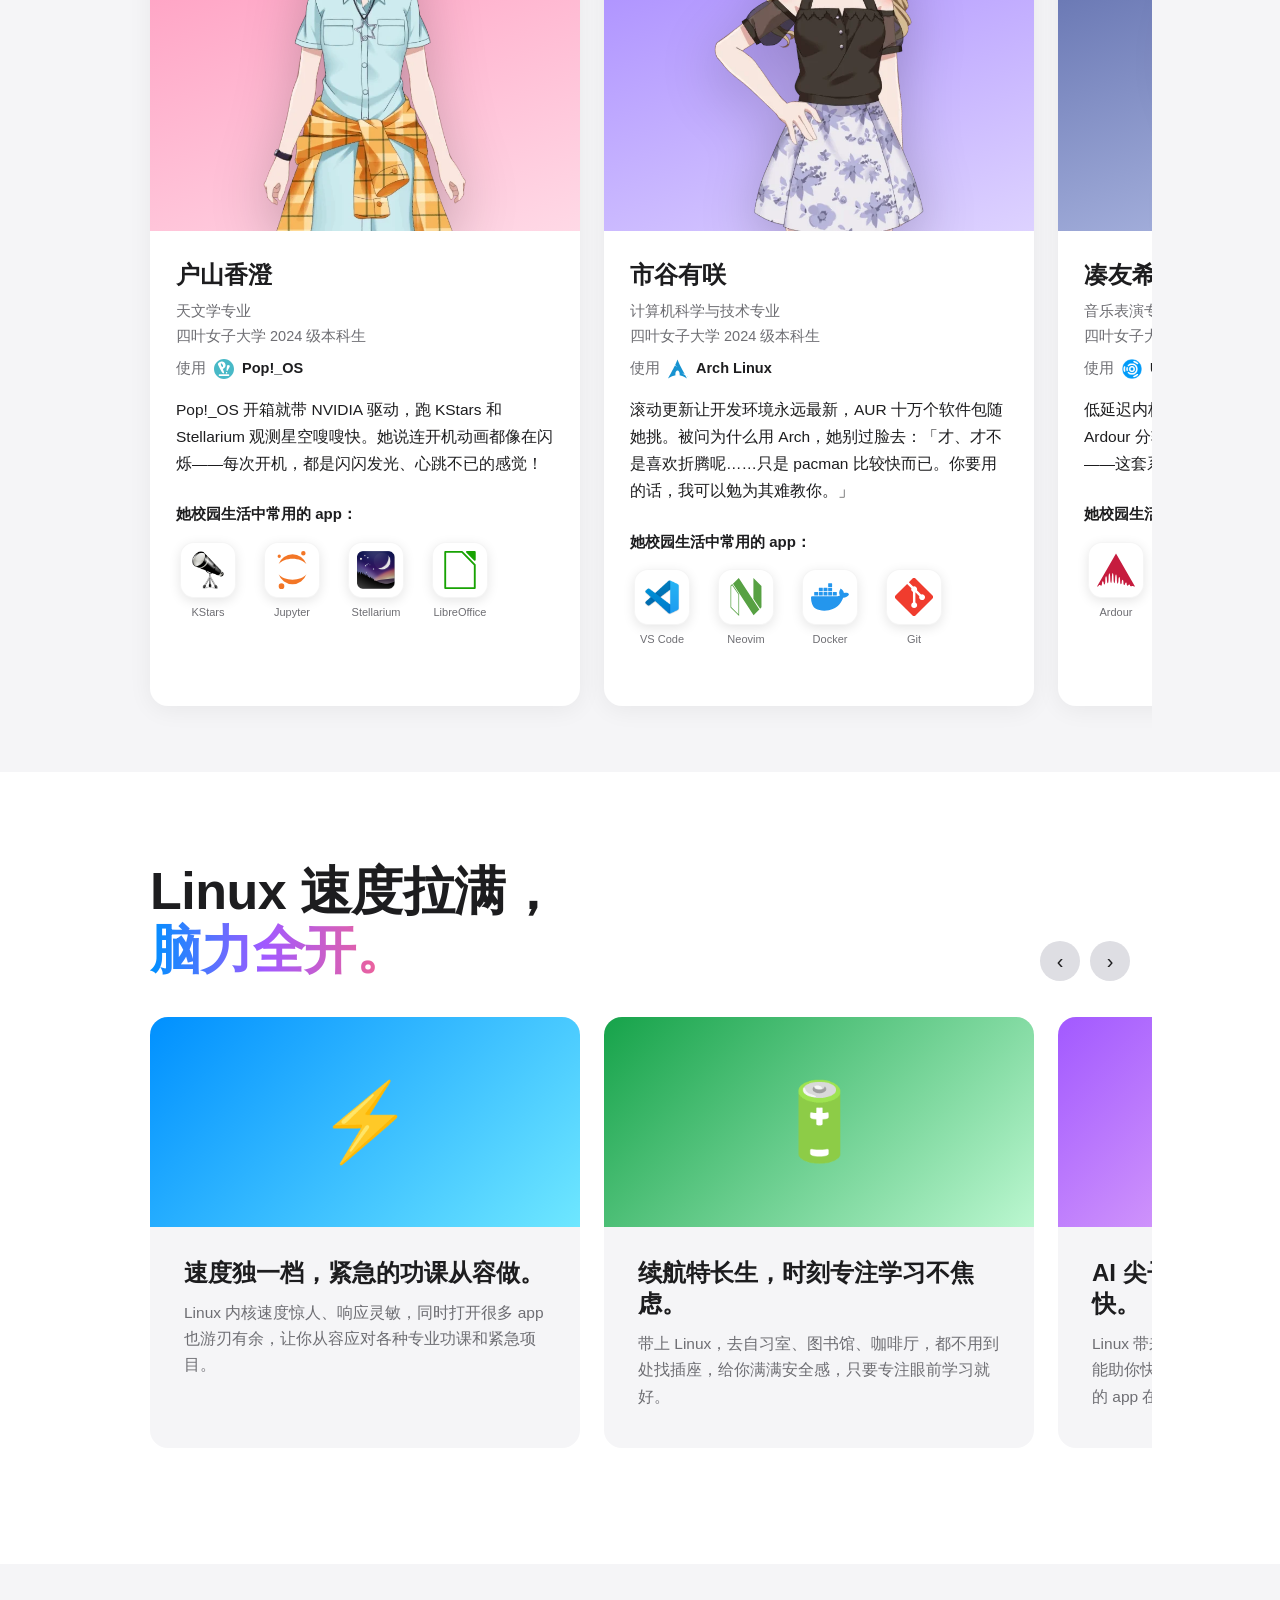
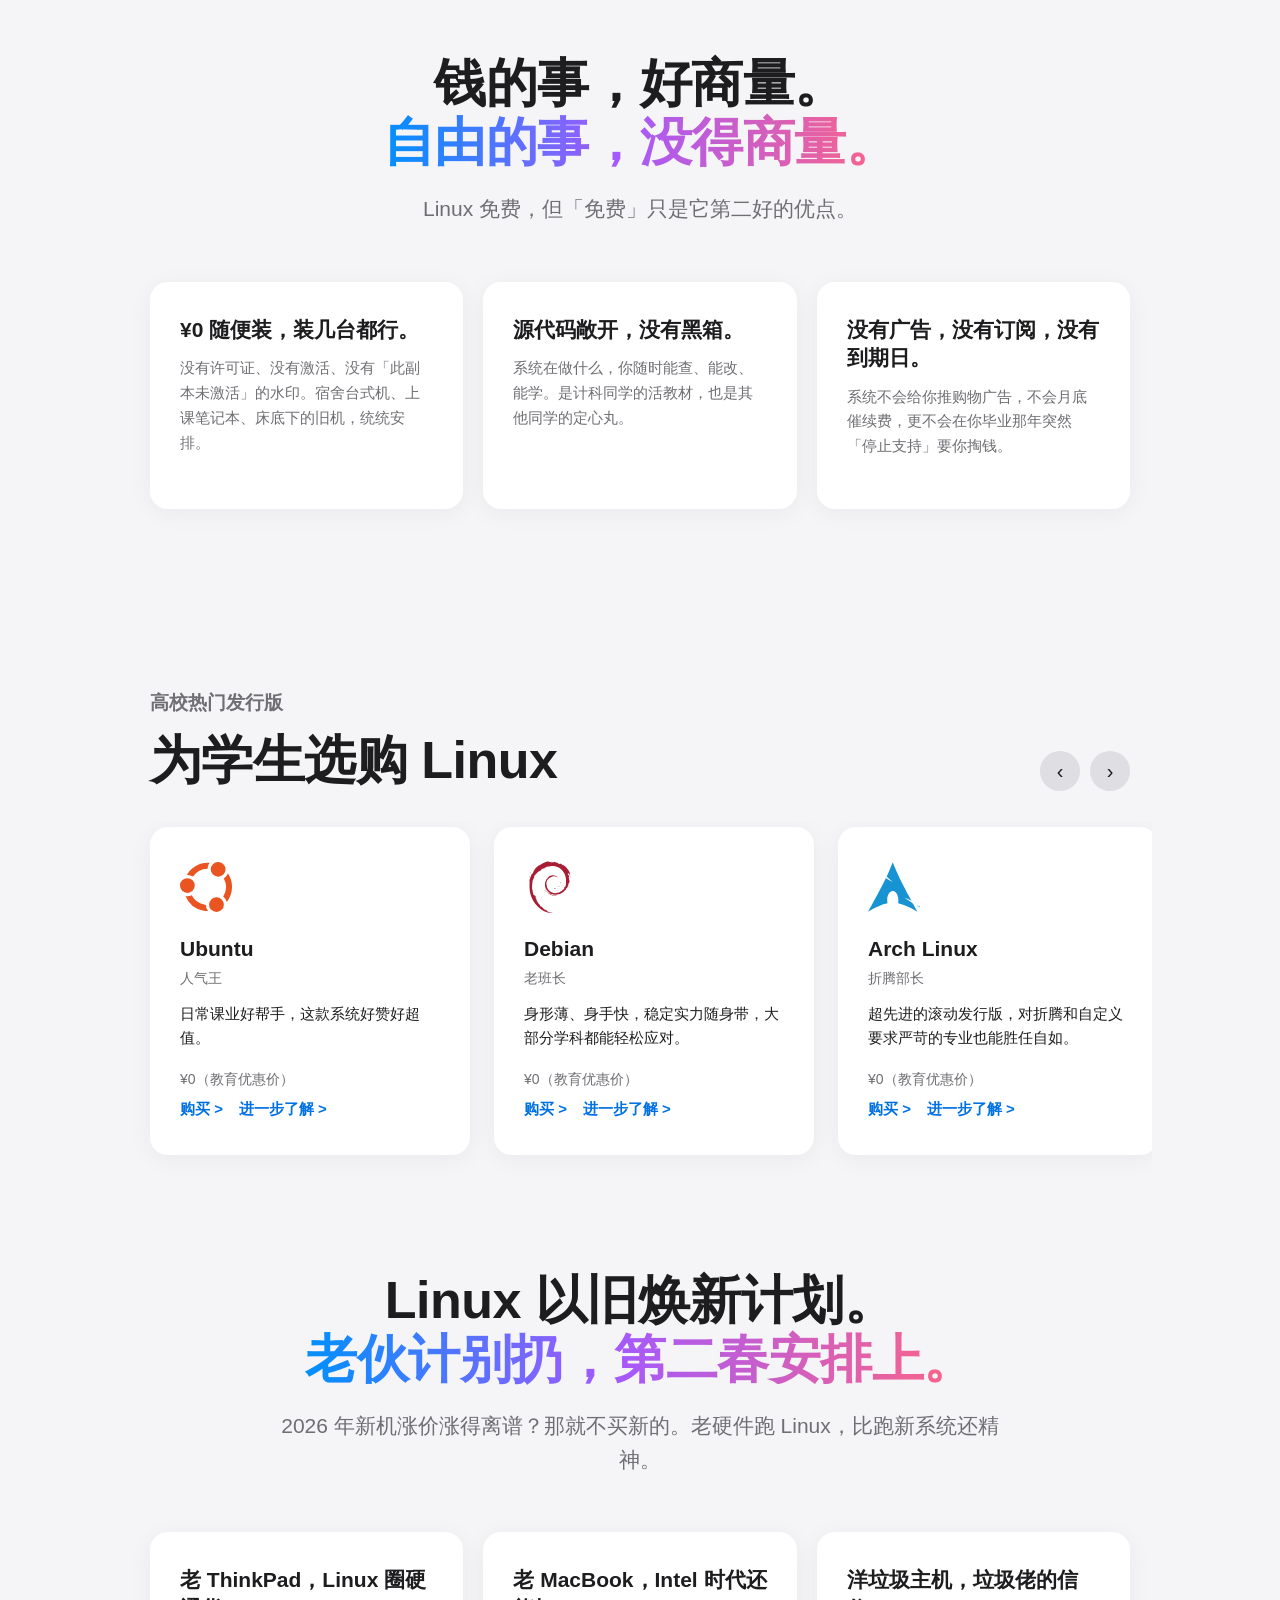
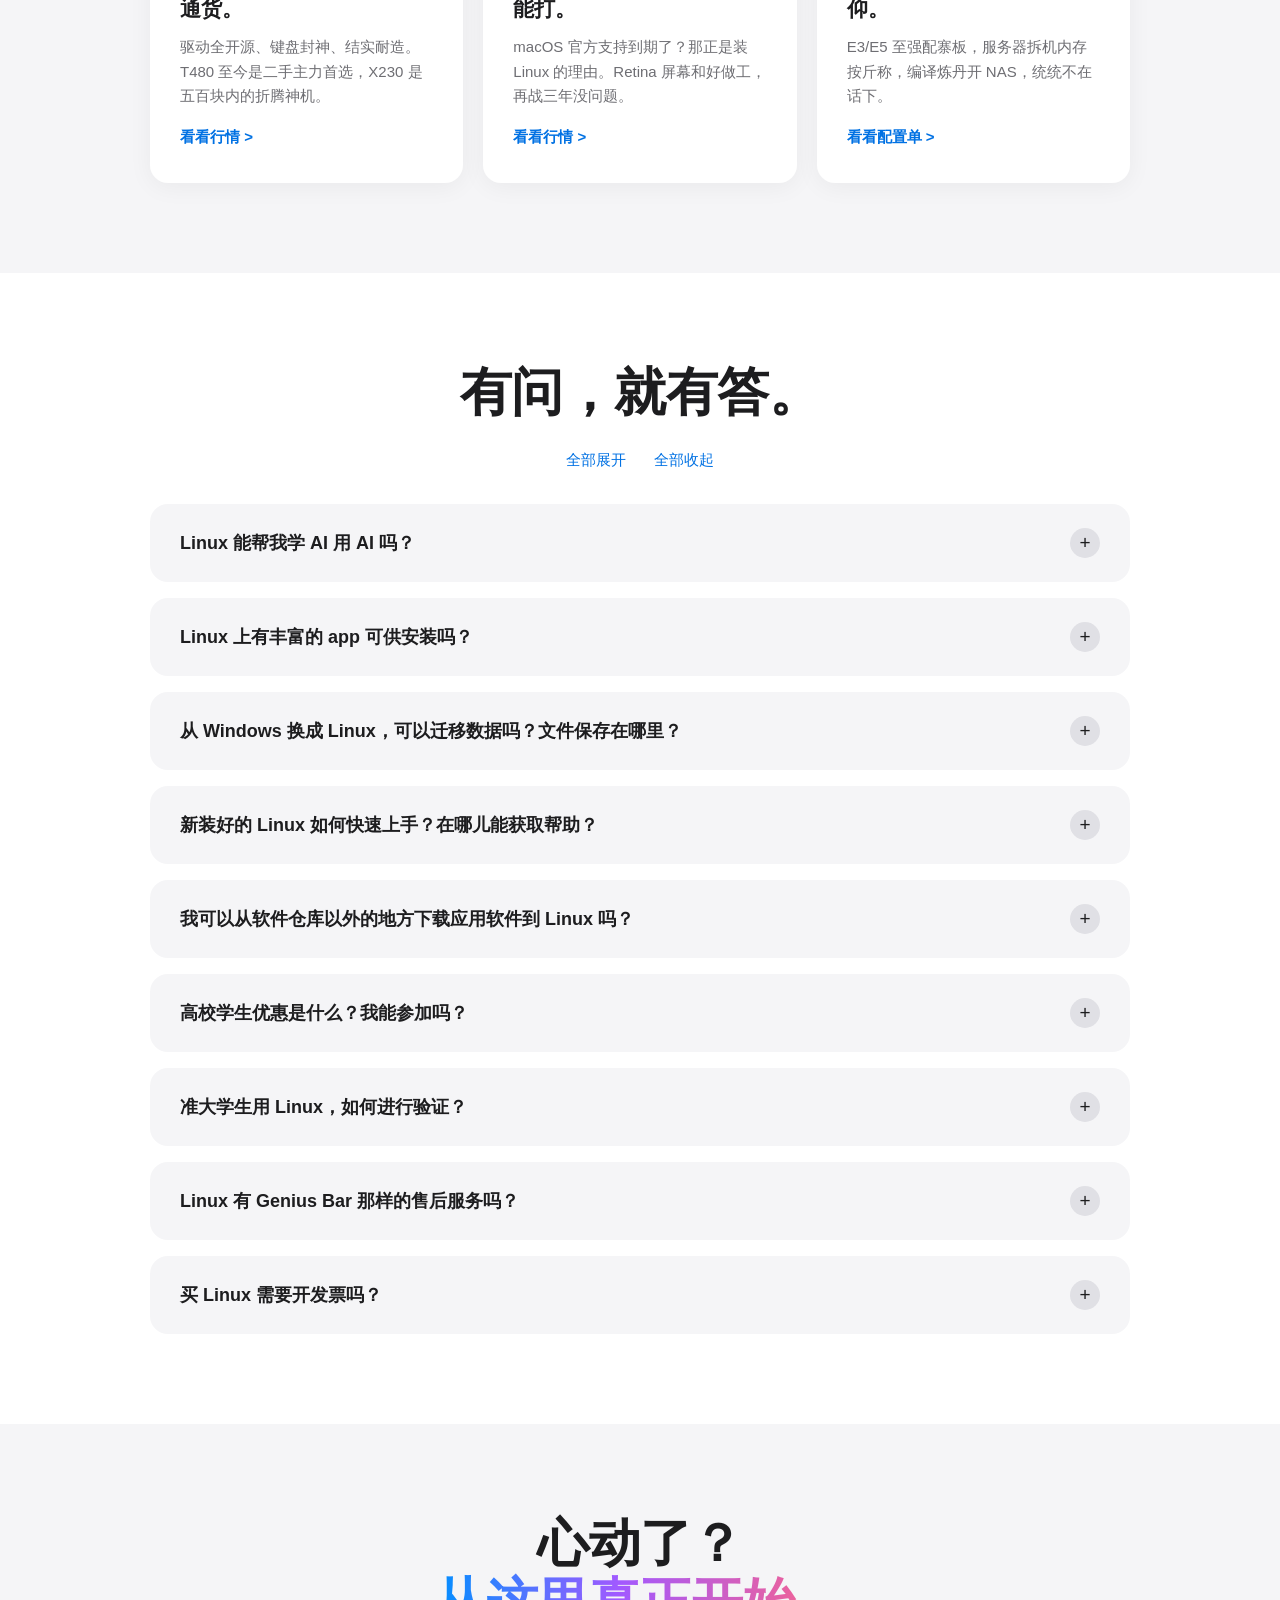
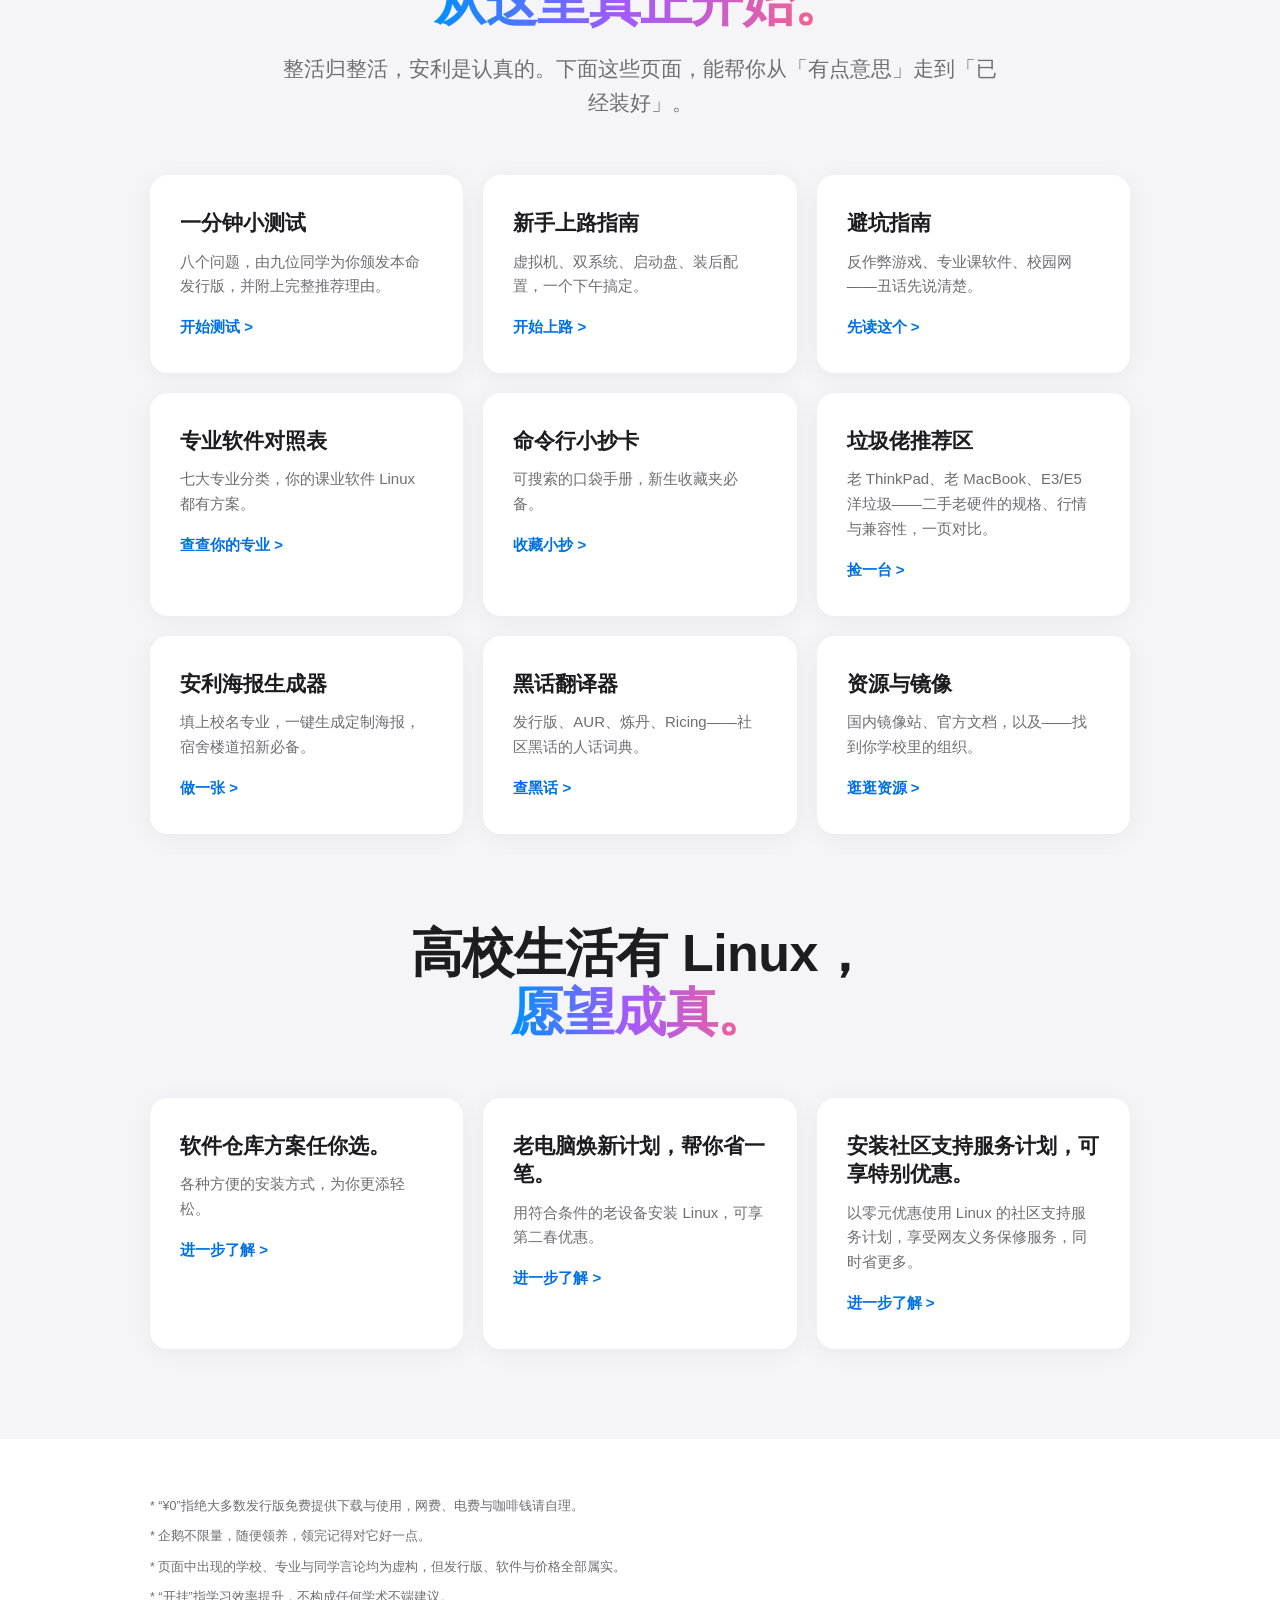
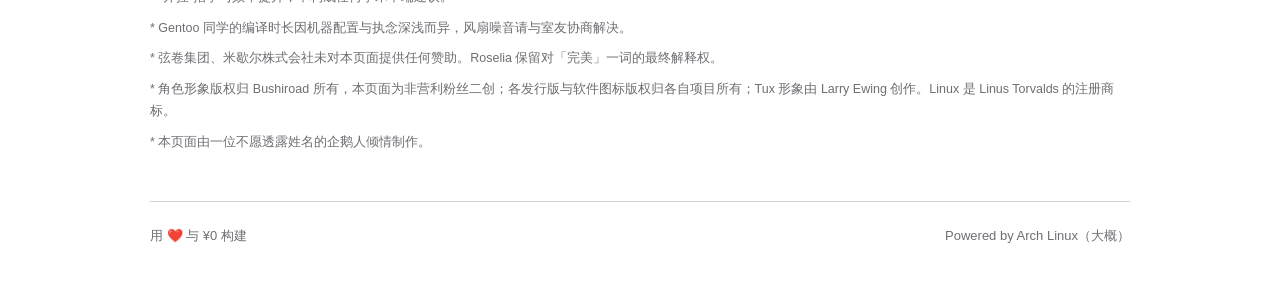
==== commit cf3a9e33: "代言人调整：丸山彩改车辆工程（修哇修哇）；梦限大下车，今井莉莎×deepin、青叶摩卡×Manjaro、要楽奈×CachyOS 上车；题库扩至12题16候选" ====
--- a/index.html
+++ b/index.html
@@ -214,7 +214,7 @@
 <section class="majors" id="majors">
   <div class="wrap">
     <div class="chips rv" id="major-chips">
-      <button class="chip on" data-m="all">全部</button><button class="chip" data-m="astro">天文</button><button class="chip" data-m="cs">计算机</button><button class="chip" data-m="music">音乐</button><button class="chip" data-m="law">法学</button><button class="chip" data-m="game">游戏</button><button class="chip" data-m="econ">经济</button><button class="chip" data-m="audio">社会学</button><button class="chip" data-m="media">播音主持</button><button class="chip" data-m="horti">园艺</button><button class="chip" data-m="geo">地质</button><button class="chip" data-m="jour">新闻传播</button><button class="chip" data-m="se">软件工程</button><button class="chip" data-m="sec">网络空间安全</button><button class="chip" data-m="design">视觉传达</button>
+      <button class="chip on" data-m="all">全部</button><button class="chip" data-m="astro">天文</button><button class="chip" data-m="cs">计算机</button><button class="chip" data-m="music">音乐</button><button class="chip" data-m="law">法学</button><button class="chip" data-m="game">游戏</button><button class="chip" data-m="econ">经济</button><button class="chip" data-m="audio">社会学</button><button class="chip" data-m="media">车辆工程</button><button class="chip" data-m="horti">园艺</button><button class="chip" data-m="geo">地质</button><button class="chip" data-m="jour">新闻传播</button><button class="chip" data-m="se">软件工程</button><button class="chip" data-m="sec">网络空间安全</button><button class="chip" data-m="fashion">服装设计</button><button class="chip" data-m="food">食品科学</button><button class="chip" data-m="animal">动物科学</button>
     </div>
     <p class="chip-note rv">点一下，看看和你同专业的同学 →</p>
   </div>
@@ -380,9 +380,9 @@
       </div>
       <div class="stu-body">
         <div class="stu-name">丸山彩</div>
-        <div class="stu-meta">播音与主持艺术专业<br>四叶女子大学 2023 级本科生</div>
+        <div class="stu-meta">车辆工程专业<br>四叶女子大学 2023 级本科生</div>
         <div class="stu-use">使用 <img src="img/icons/linuxmint.svg" alt=""><b>Linux Mint</b></div>
-        <p class="stu-desc">开箱即用，亲切得像老朋友。录音练稿、剪片投稿，全流程流畅不卡。「连我都不会把它弄崩，是真的稳！」……诶？这话听起来好像哪里不对？</p>
+        <p class="stu-desc">修哇修哇——修车和修电脑是一个道理，拆开看看就知道了。Mint 开箱即用，亲切得像老朋友，录音练稿、剪片投稿全流程流畅不卡。「连我都不会把它弄崩，是真的稳！」……诶？这话听起来好像哪里不对？</p>
         <div class="stu-apps"><div class="lbl">她校园生活中常用的 app：</div>
           <div class="app-row">
             <div class="app"><a class="tile" href="https://www.audacityteam.org" target="_blank" rel="noopener"><img src="img/icons/audacity.svg" alt="Audacity"></a><span>Audacity</span></div>
@@ -499,22 +499,64 @@
       </div>
     </div>
 
-    <div class="stu rv" data-major="design">
-      <div class="stu-photo" style="background:linear-gradient(160deg,#4477cc,#dbe9fb);">
+    <div class="stu rv" data-major="fashion">
+      <div class="stu-photo" style="background:linear-gradient(160deg,#b54a32,#f2d7c4);">
         <span class="distro-badge"><img src="img/icons/deepin.svg" alt="">deepin</span>
-        <img loading="lazy" decoding="async" src="img/char/ritsu.webp" alt="峰月律">
-      </div>
-      <div class="stu-body">
-        <div class="stu-name">峰月律</div>
-        <div class="stu-meta">视觉传达设计专业<br>四叶女子大学 2026 级本科生</div>
+        <img loading="lazy" decoding="async" src="img/char/lisa.webp" alt="今井莉莎">
+      </div>
+      <div class="stu-body">
+        <div class="stu-name">今井莉莎</div>
+        <div class="stu-meta">服装设计与工程专业<br>四叶女子大学 2023 级本科生</div>
         <div class="stu-use">使用 <img src="img/icons/deepin.svg" alt=""><b>deepin</b></div>
-        <p class="stu-desc">国产发行版的颜值担当：DDE 桌面精致顺滑，中文体验开箱即用。像节奏吉他一样不抢拍、不拖拍，稳稳托住全队的底层——「基础的版本，才更要认真打好。」</p>
+        <p class="stu-desc">国产发行版的颜值担当：DDE 桌面精致顺滑，中文体验开箱即用。就像她烤的曲奇和搭的衣服，细节全都打理好才端到你面前——「放心交给姐姐吧，全都帮你装好哦。」</p>
         <div class="stu-apps"><div class="lbl">她校园生活中常用的 app：</div>
           <div class="app-row">
             <div class="app"><a class="tile" href="https://www.deepin.org" target="_blank" rel="noopener"><img src="img/icons/deepin.svg" alt="深度商店"></a><span>深度商店</span></div>
             <div class="app"><a class="tile" href="https://www.mozilla.org/firefox" target="_blank" rel="noopener"><img src="img/icons/firefox.svg" alt="Firefox"></a><span>Firefox</span></div>
             <div class="app"><a class="tile" href="https://www.libreoffice.org" target="_blank" rel="noopener"><img src="img/icons/libreoffice.svg" alt="LibreOffice"></a><span>LibreOffice</span></div>
             <div class="app"><a class="tile" href="https://www.gimp.org" target="_blank" rel="noopener"><img src="img/icons/gimp.svg" alt="GIMP"></a><span>GIMP</span></div>
+          </div>
+        </div>
+      </div>
+    </div>
+
+    <div class="stu rv" data-major="food">
+      <div class="stu-photo" style="background:linear-gradient(160deg,#0d9488,#c8f2e4);">
+        <span class="distro-badge"><img src="img/icons/manjaro.svg" alt="">Manjaro</span>
+        <img loading="lazy" decoding="async" src="img/char/moca.webp" alt="青叶摩卡">
+      </div>
+      <div class="stu-body">
+        <div class="stu-name">青叶摩卡</div>
+        <div class="stu-meta">食品科学与工程专业<br>四叶女子大学 2024 级本科生</div>
+        <div class="stu-use">使用 <img src="img/icons/manjaro.svg" alt=""><b>Manjaro</b></div>
+        <p class="stu-desc">Arch 的软件生态，图形化的省心外壳：装驱动、换内核点点鼠标就好，软件包还比 Arch 多测一轮。摩卡的选择永远是不紧不慢的那一个——「慢慢来～省心一点，不是也很好嘛～」</p>
+        <div class="stu-apps"><div class="lbl">她校园生活中常用的 app：</div>
+          <div class="app-row">
+            <div class="app"><a class="tile" href="https://manjaro.org" target="_blank" rel="noopener"><img src="img/icons/manjaro.svg" alt="Manjaro 软件商店"></a><span>软件商店</span></div>
+            <div class="app"><a class="tile" href="https://www.mozilla.org/firefox" target="_blank" rel="noopener"><img src="img/icons/firefox.svg" alt="Firefox"></a><span>Firefox</span></div>
+            <div class="app"><a class="tile" href="https://www.libreoffice.org" target="_blank" rel="noopener"><img src="img/icons/libreoffice.svg" alt="LibreOffice"></a><span>LibreOffice</span></div>
+            <div class="app"><a class="tile" href="https://www.gimp.org" target="_blank" rel="noopener"><img src="img/icons/gimp.svg" alt="GIMP"></a><span>GIMP</span></div>
+          </div>
+        </div>
+      </div>
+    </div>
+
+    <div class="stu rv" data-major="animal">
+      <div class="stu-photo" style="background:linear-gradient(160deg,#6b8e5a,#dcebd0);">
+        <span class="distro-badge"><img src="img/icons/cachyos.svg" alt="">CachyOS</span>
+        <img loading="lazy" decoding="async" src="img/char/rana.webp" alt="要楽奈">
+      </div>
+      <div class="stu-body">
+        <div class="stu-name">要楽奈</div>
+        <div class="stu-meta">动物科学专业<br>四叶女子大学 2027 级本科生</div>
+        <div class="stu-use">使用 <img src="img/icons/cachyos.svg" alt=""><b>CachyOS</b></div>
+        <p class="stu-desc">基于 Arch 深度优化，x86-64-v3 指令集全速释放，游戏帧数直逼天花板。野良猫的选择标准只有一个：快。「……有趣的系统。跑得，好快。」</p>
+        <div class="stu-apps"><div class="lbl">她校园生活中常用的 app：</div>
+          <div class="app-row">
+            <div class="app"><a class="tile" href="https://store.steampowered.com" target="_blank" rel="noopener"><img src="img/icons/steam.svg" alt="Steam"></a><span>Steam</span></div>
+            <div class="app"><a class="tile" href="https://www.protondb.com" target="_blank" rel="noopener"><img src="img/icons/protondb.svg" alt="ProtonDB"></a><span>ProtonDB</span></div>
+            <div class="app"><a class="tile" href="https://obsproject.com" target="_blank" rel="noopener"><img src="img/icons/obsstudio.svg" alt="OBS Studio"></a><span>OBS Studio</span></div>
+            <div class="app"><a class="tile" href="https://www.mozilla.org/firefox" target="_blank" rel="noopener"><img src="img/icons/firefox.svg" alt="Firefox"></a><span>Firefox</span></div>
           </div>
         </div>
       </div>
